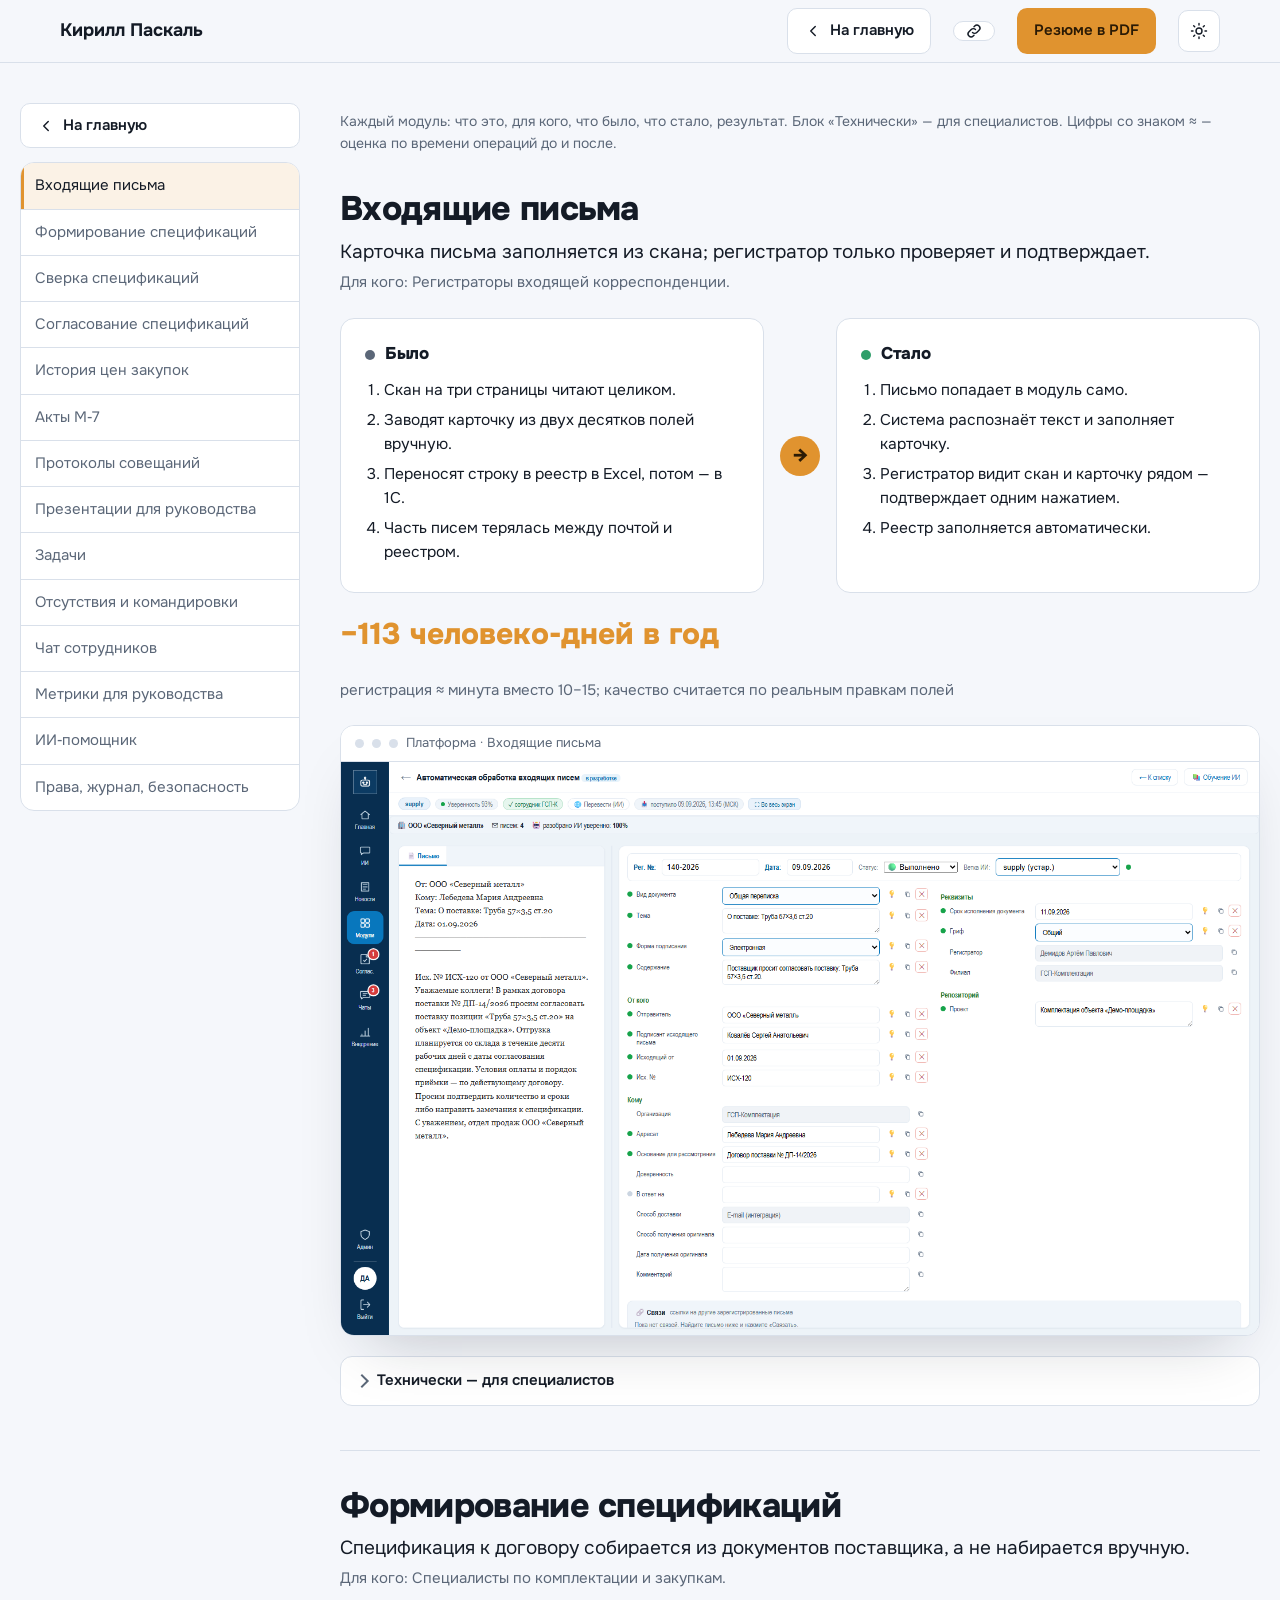
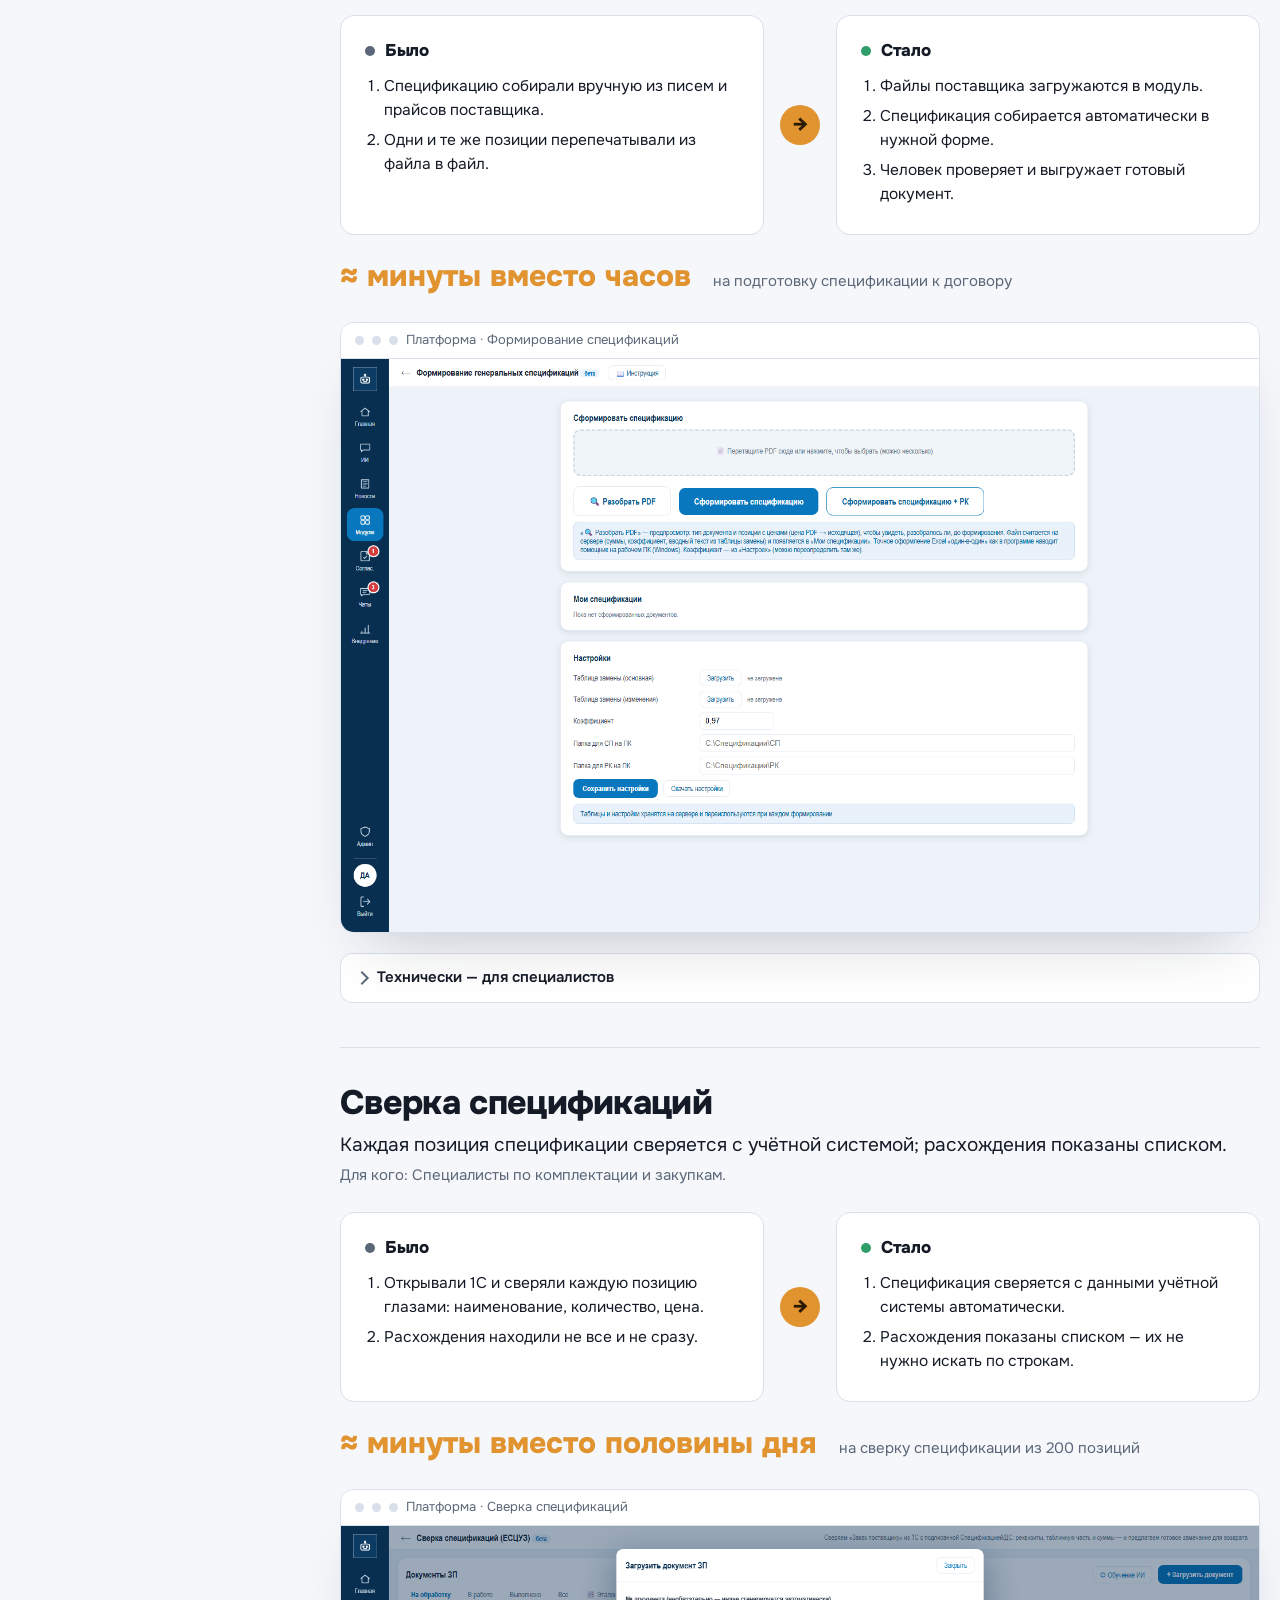
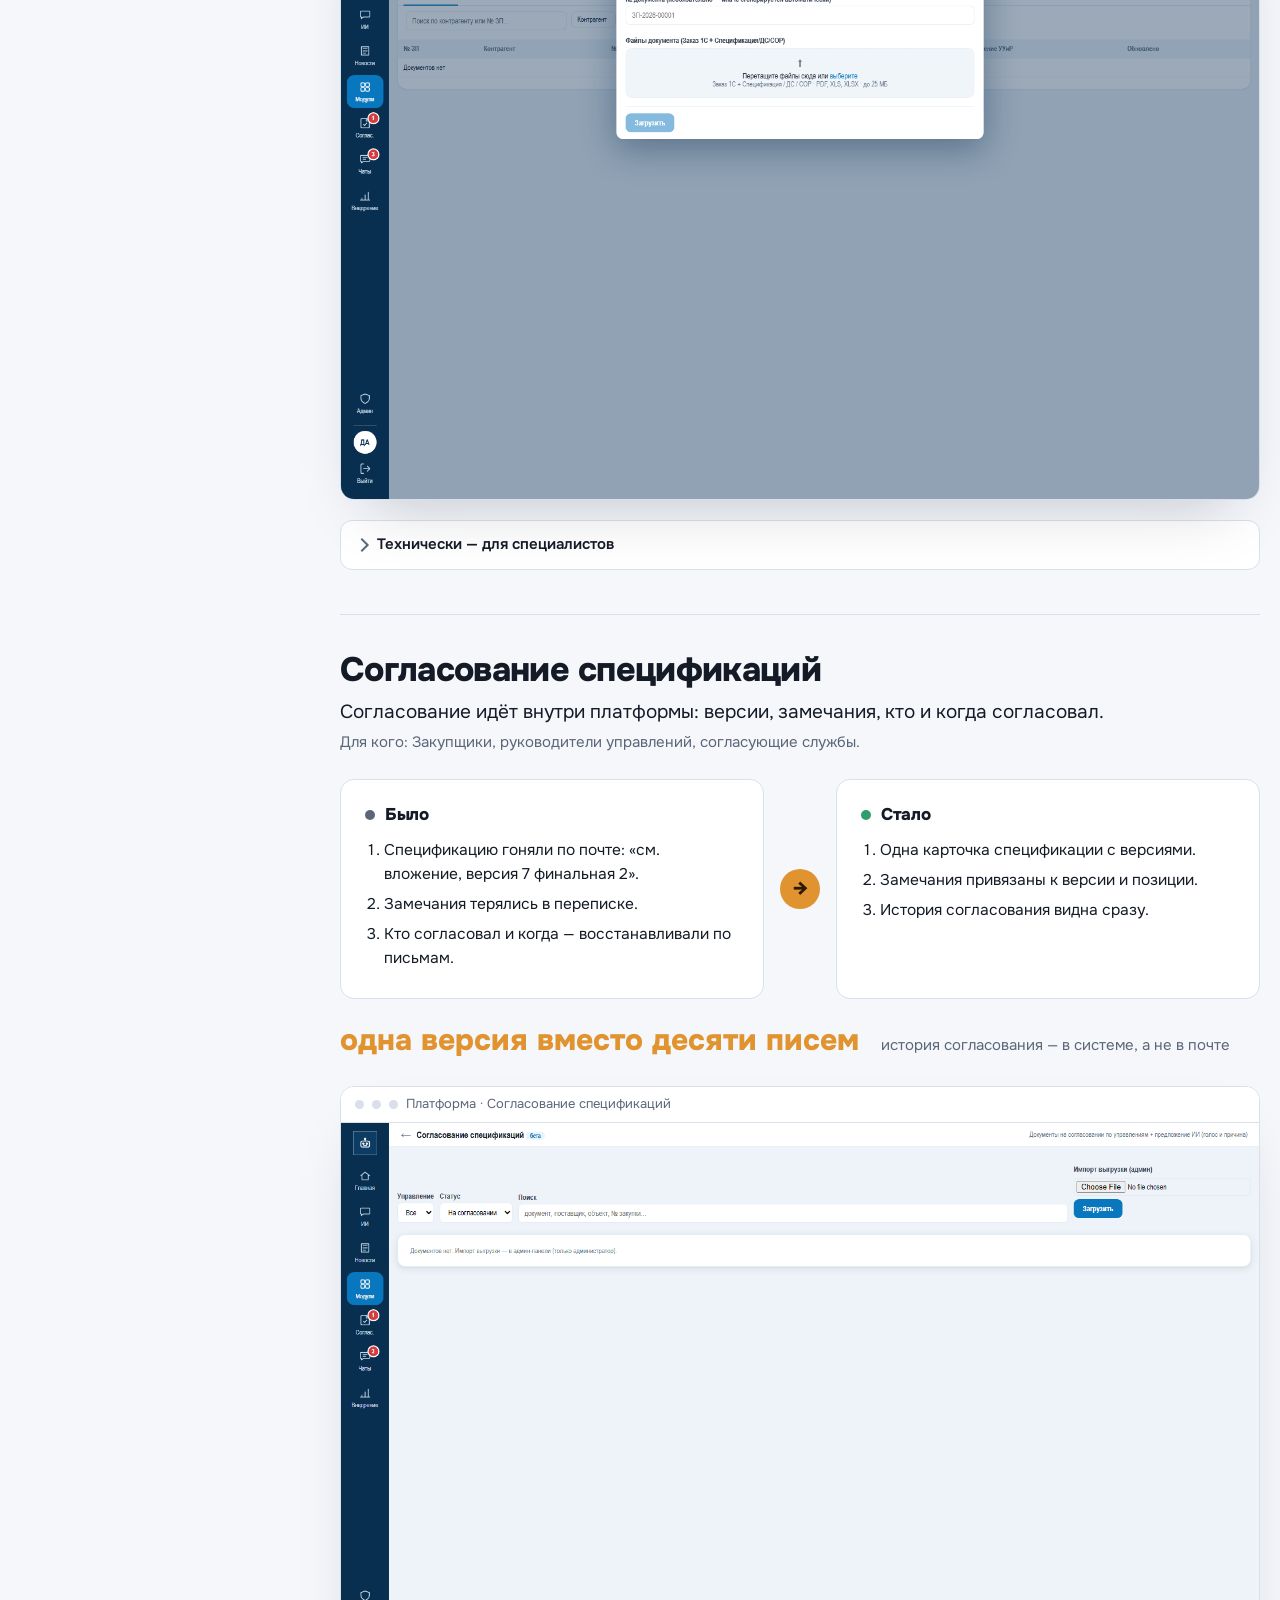
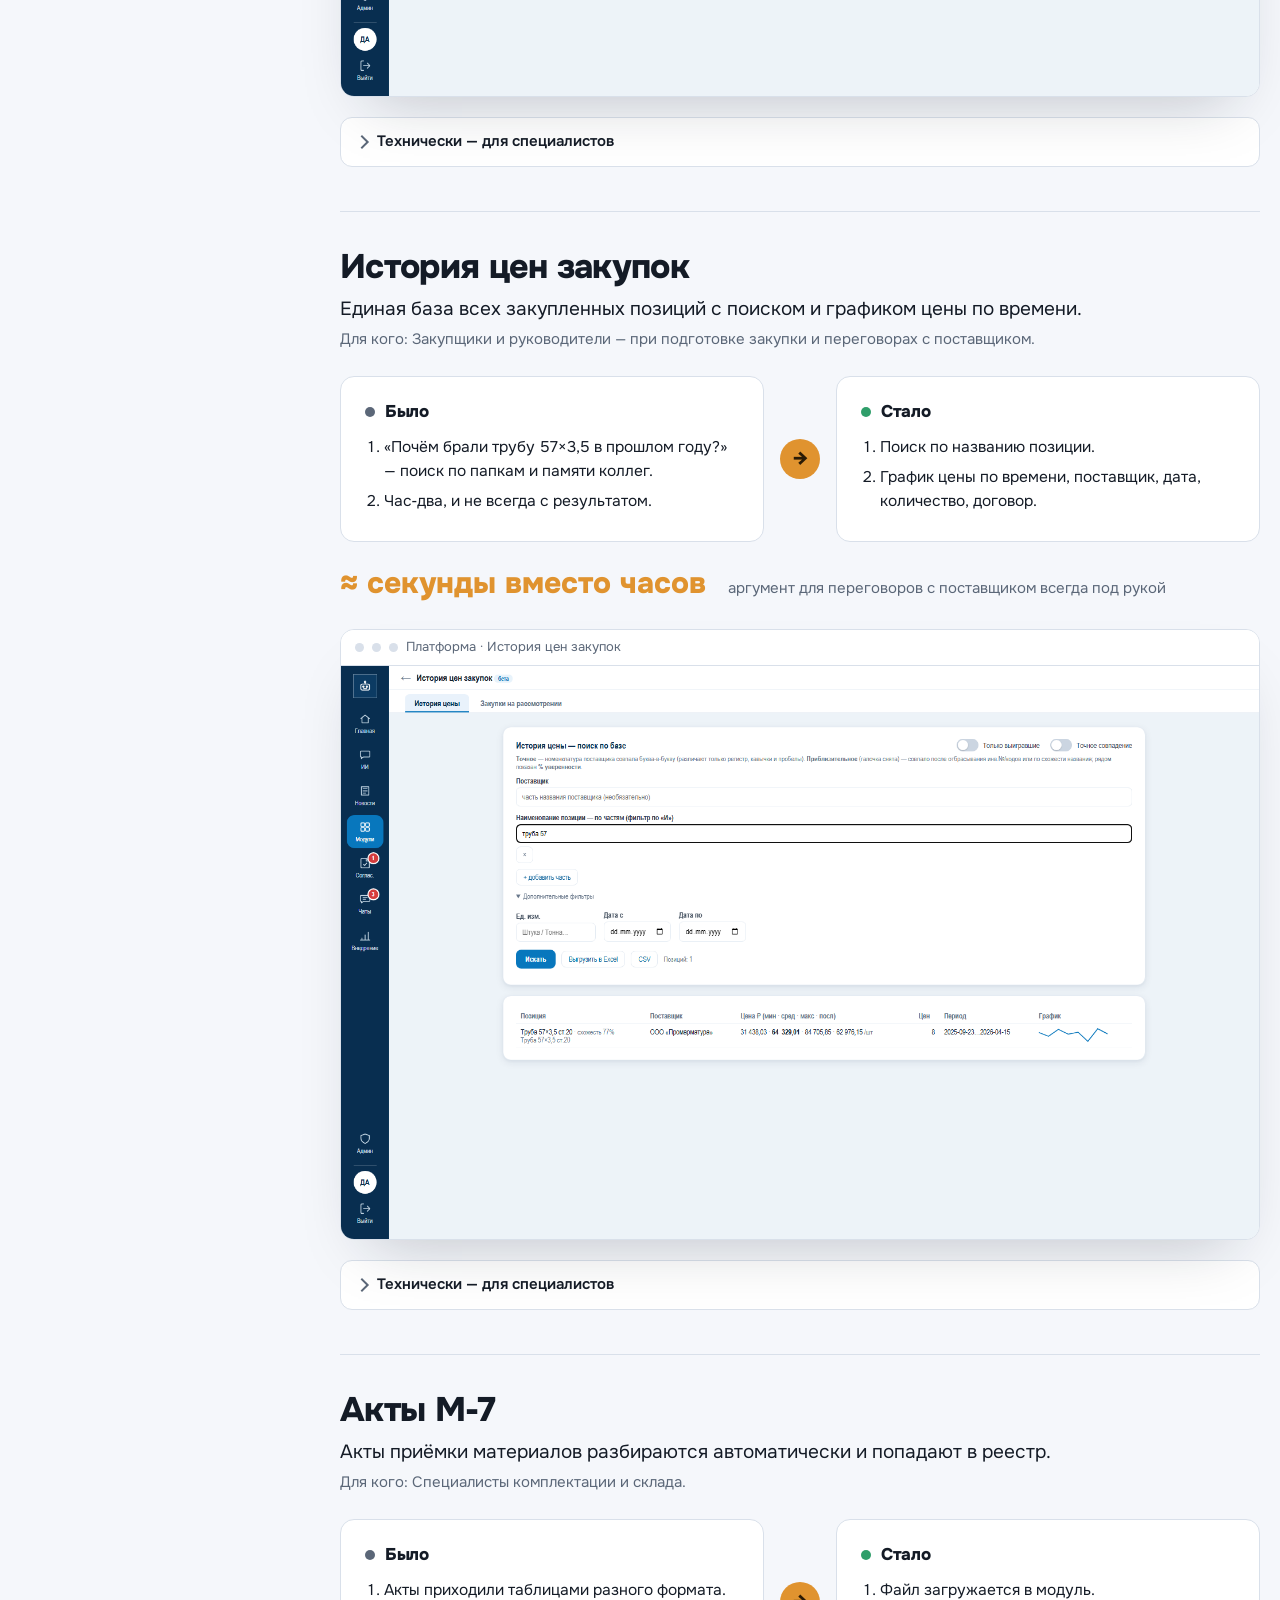
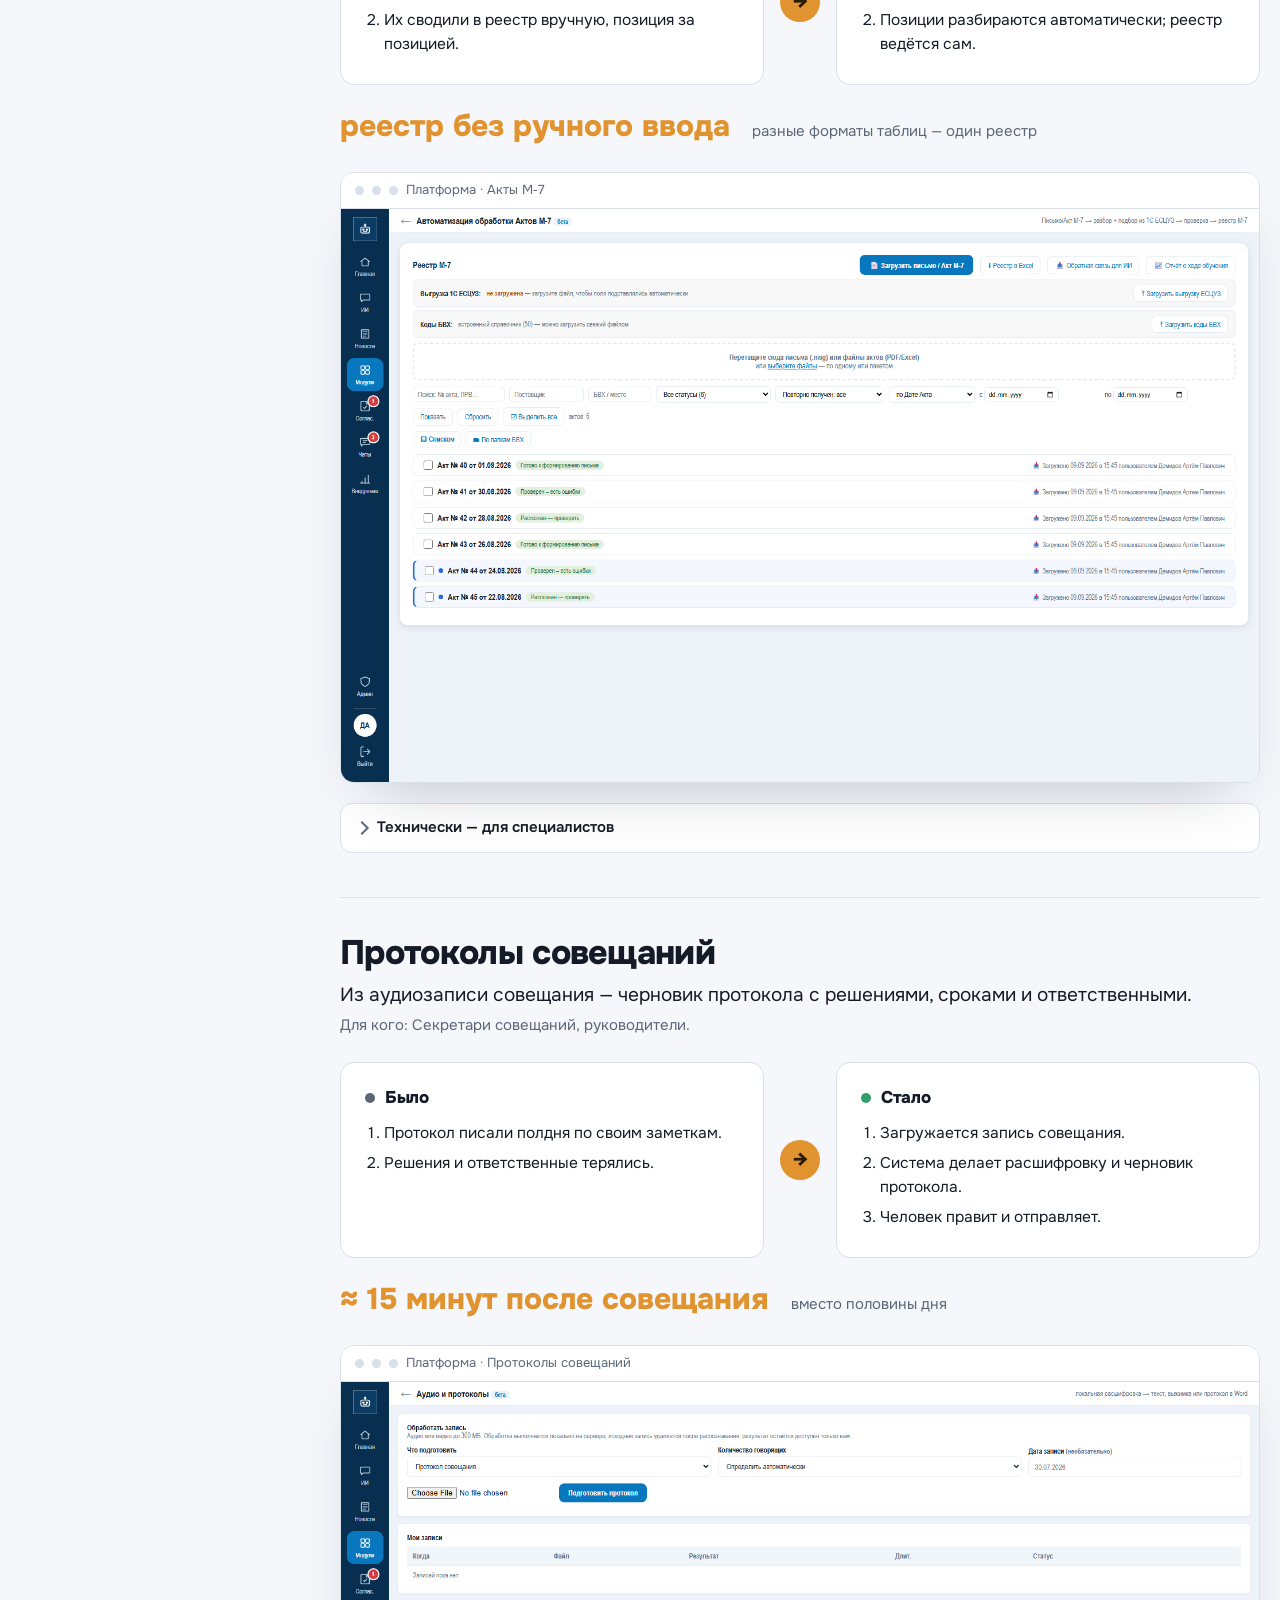
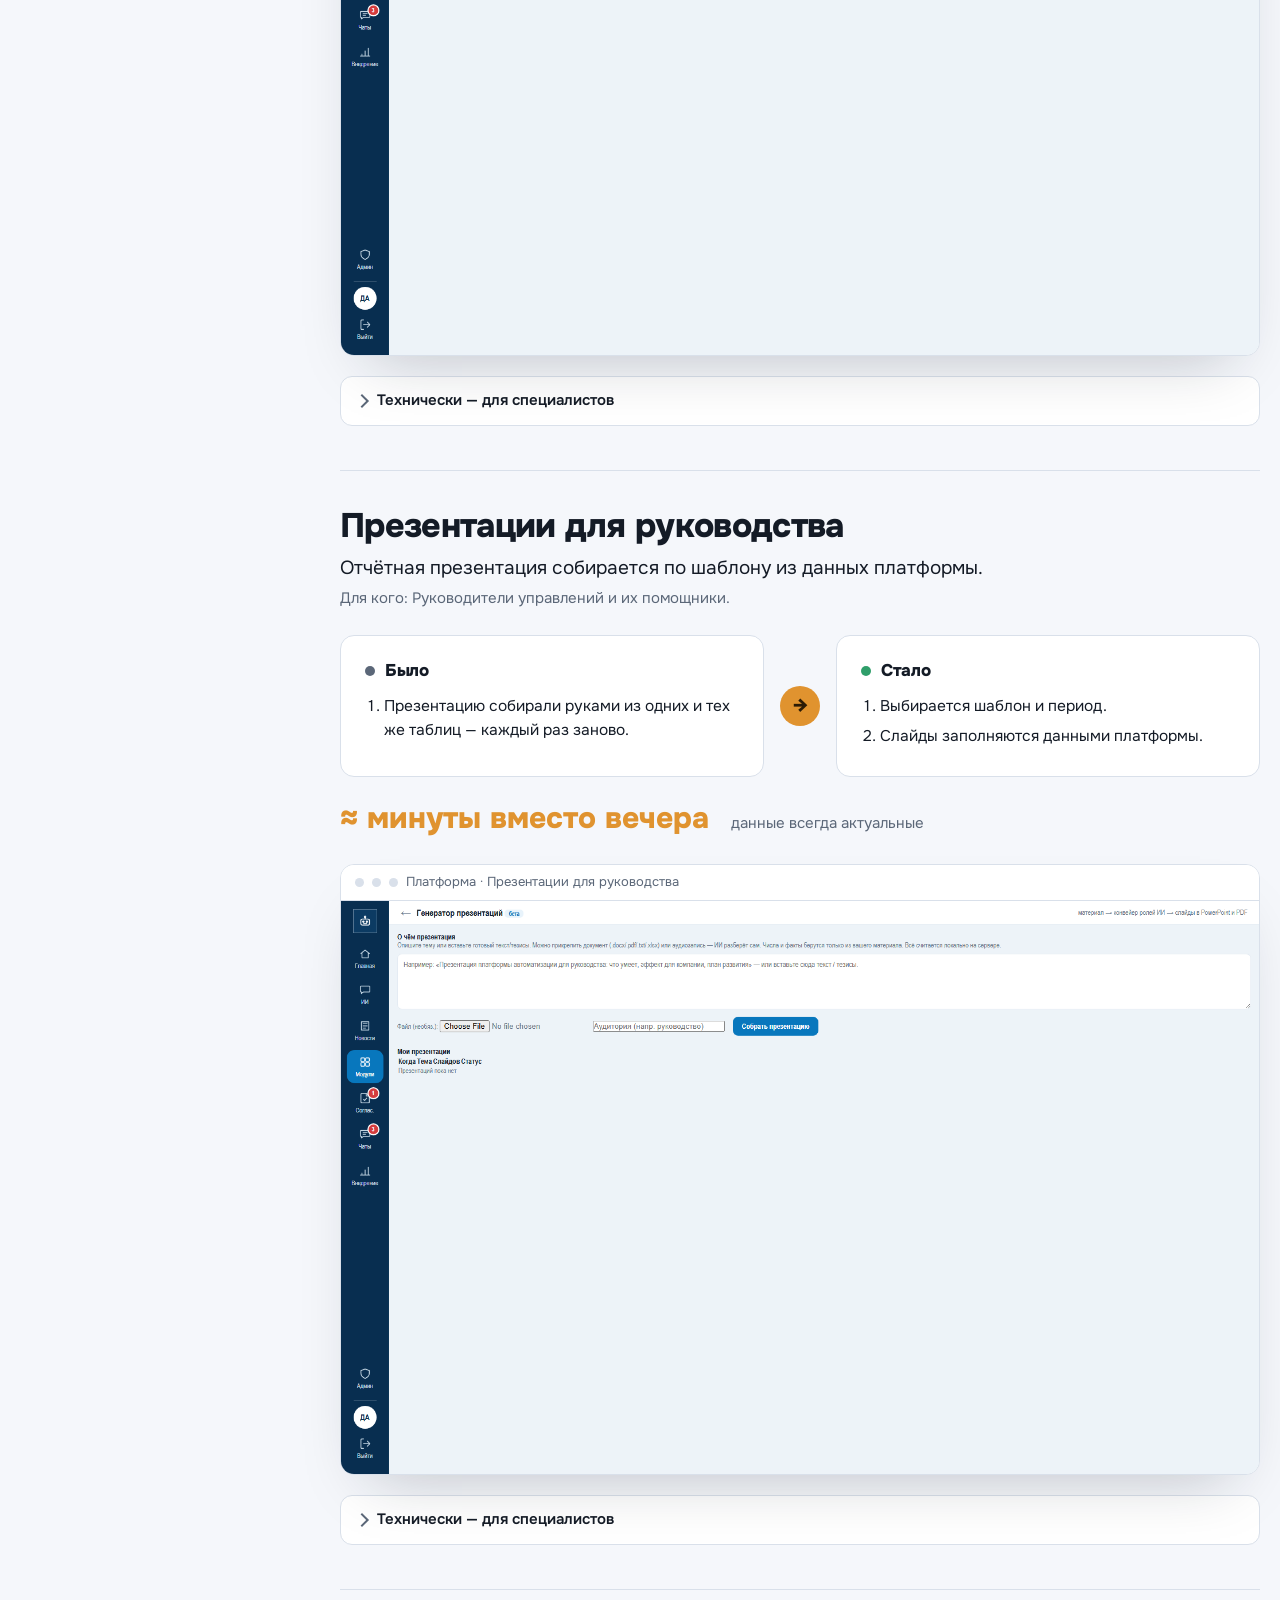
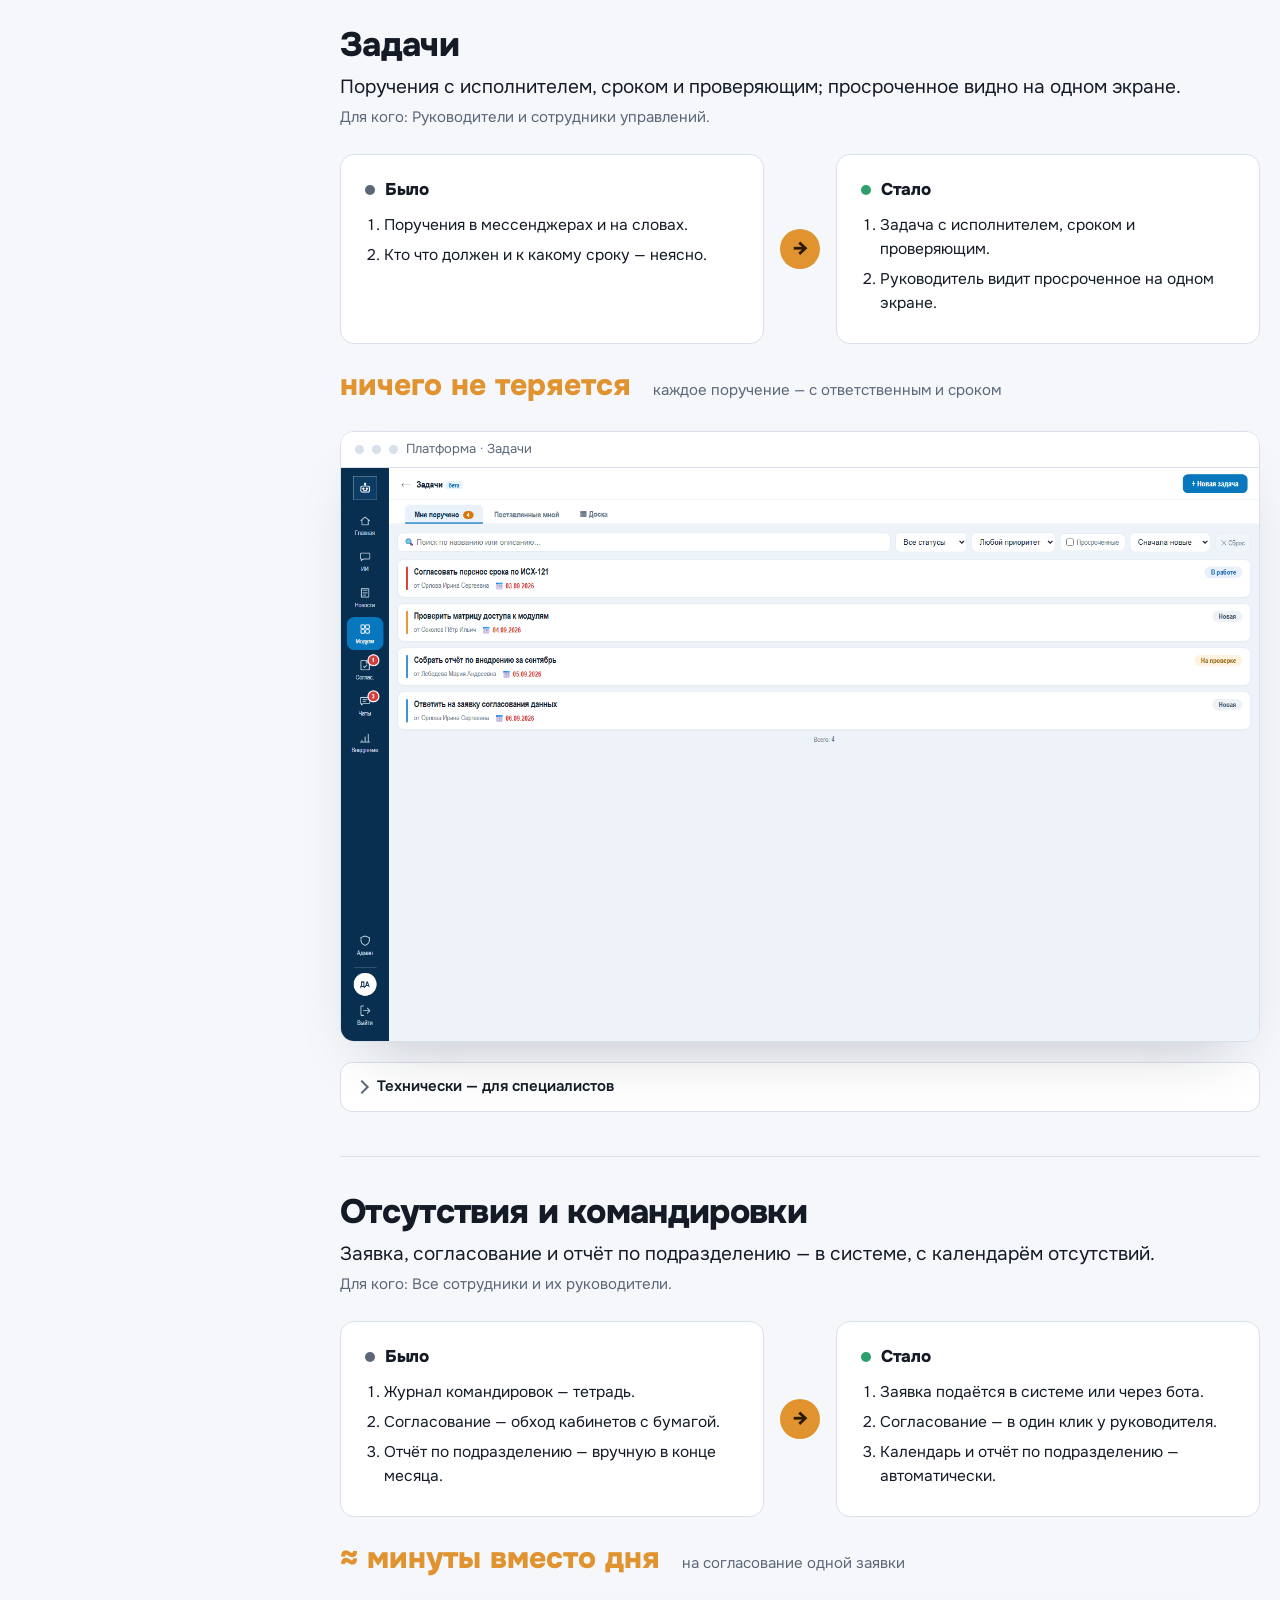
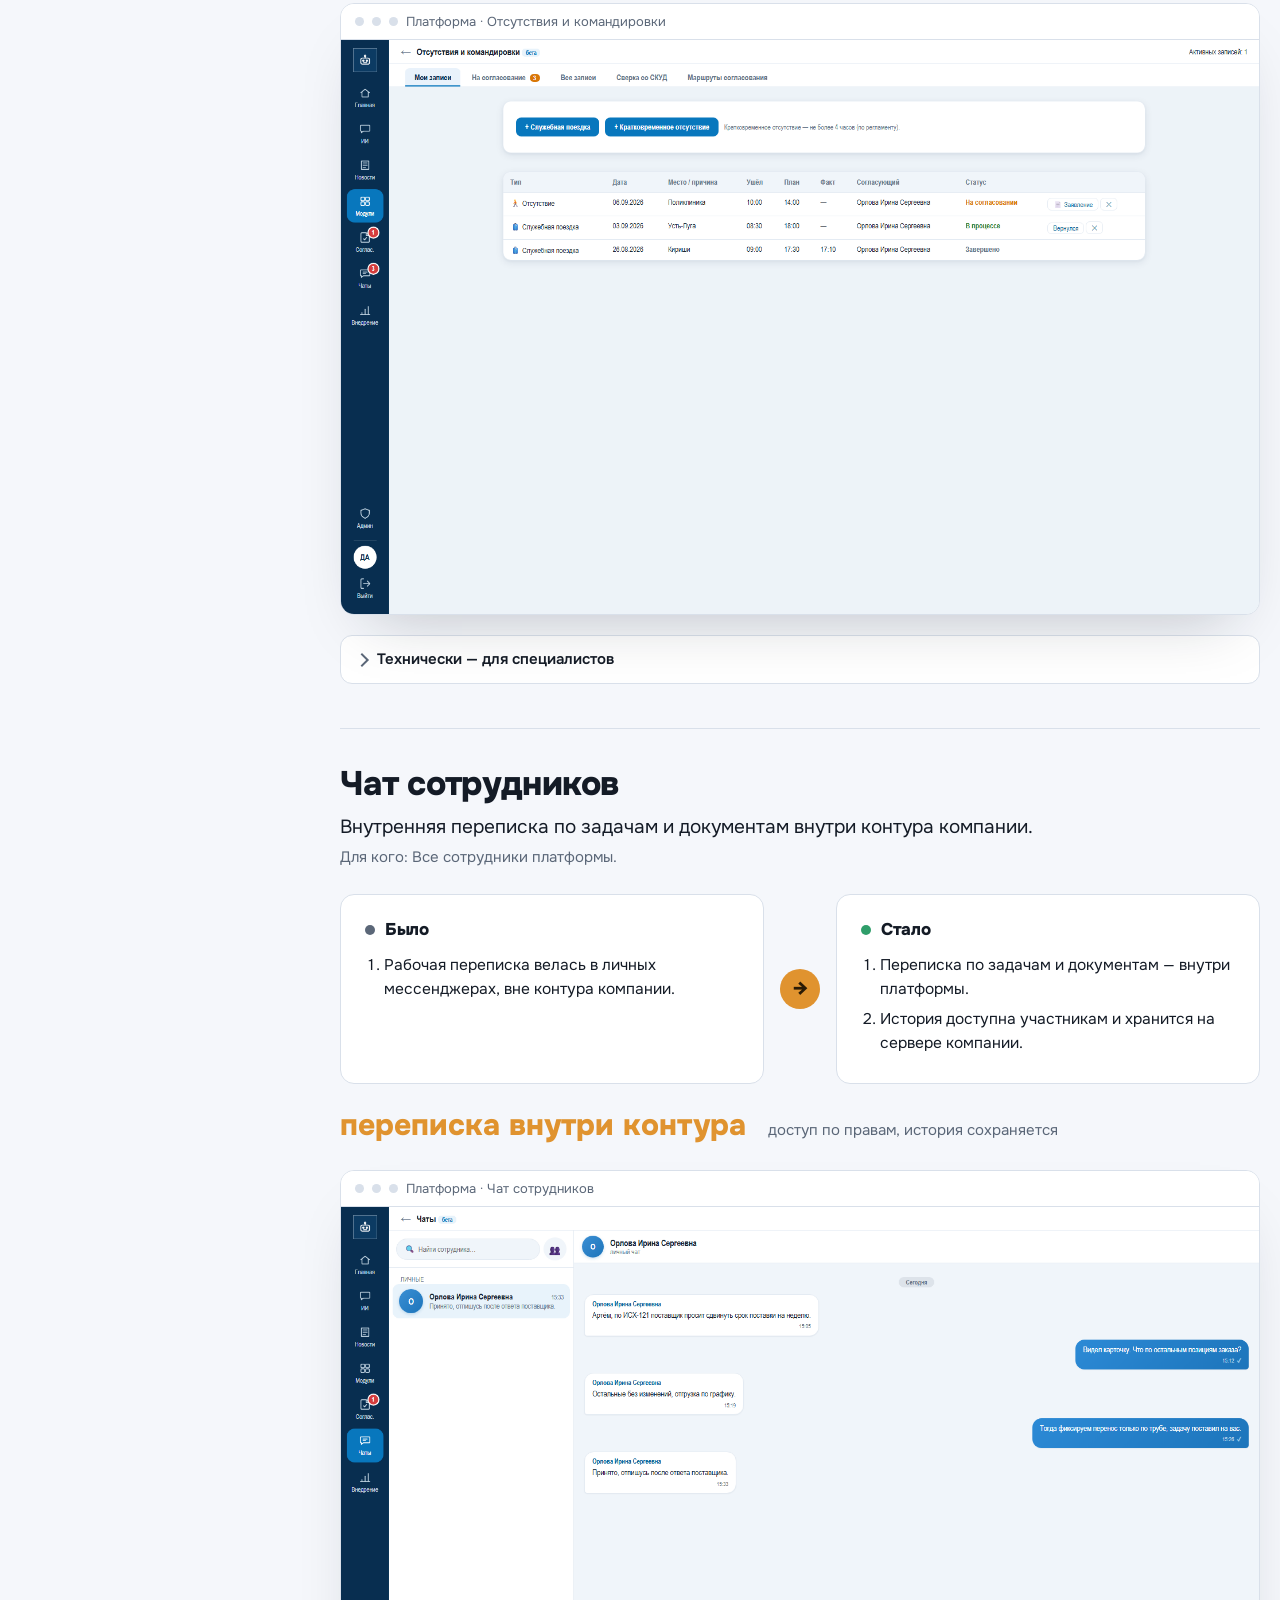
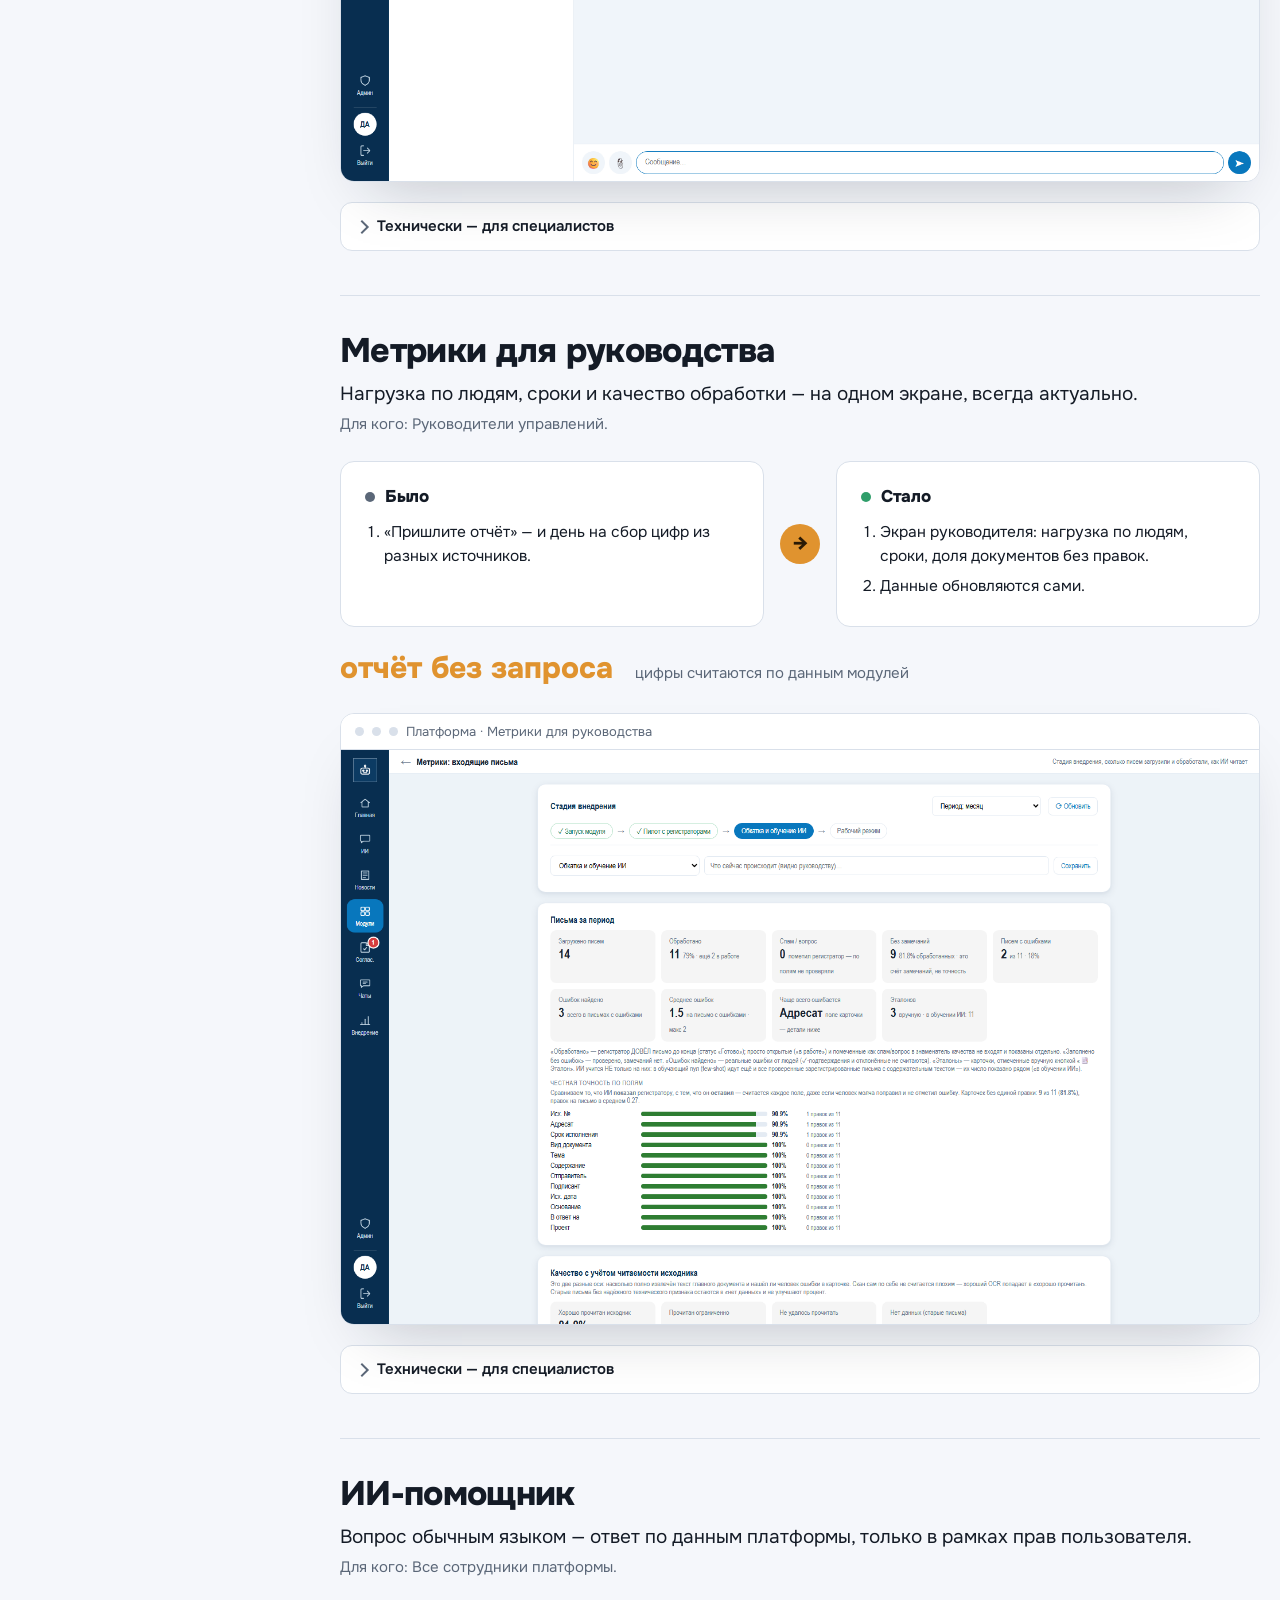
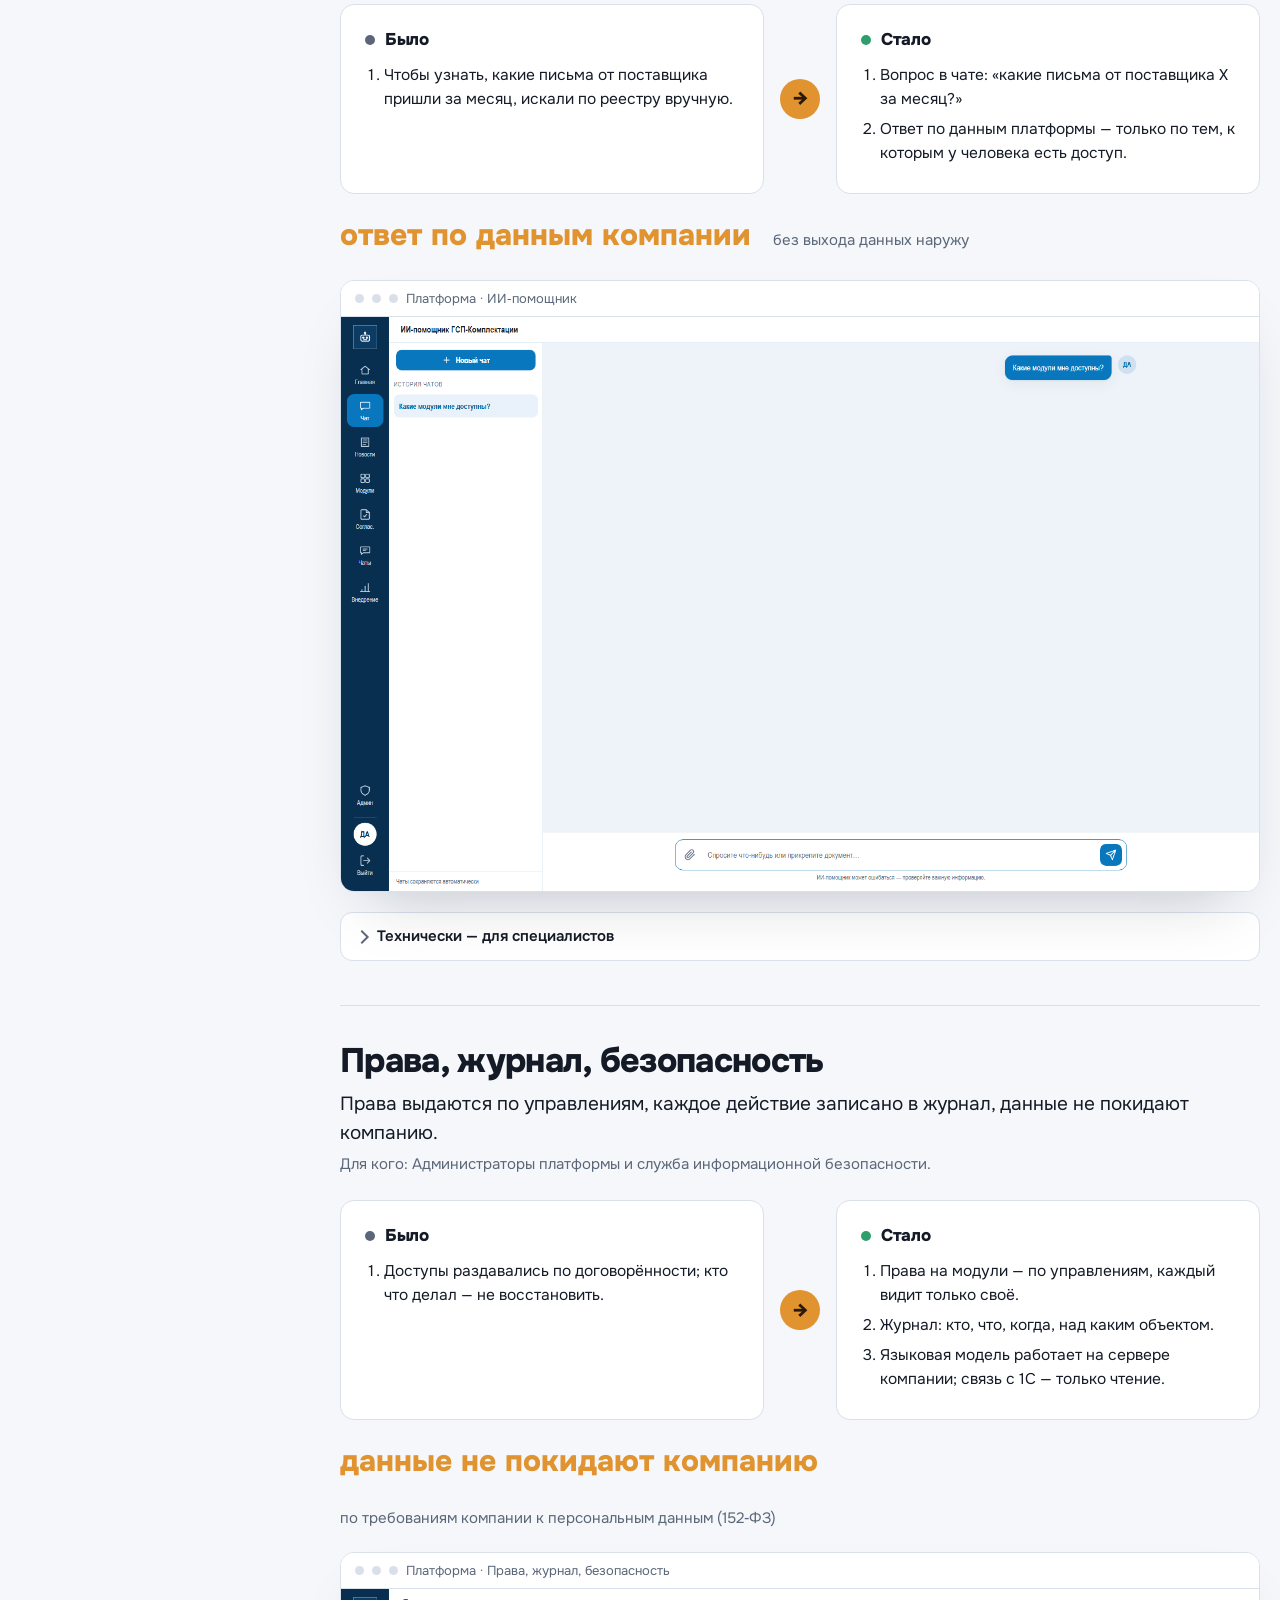
==== modules.html @ d32617a9 "Единая страница: главная и модули (сборка кодом, светлая/тёмная тема) Co-Authored-By: Claude Fable 5" ====
<!doctype html>
<html lang="ru">
<head>
<meta charset="utf-8">
<meta name="viewport" content="width=device-width, initial-scale=1">
<title>Модули платформы — Кирилл Паскаль</title>
<meta name="description" content="Руководитель направления автоматизации и ИИ‑продуктов — Кирилл Паскаль">
<link rel="preconnect" href="https://fonts.googleapis.com">
<link href="https://fonts.googleapis.com/css2?family=Onest:wght@400;500;600;700;800&display=swap" rel="stylesheet">
<link rel="stylesheet" href="assets/site.css">
<script>(function(){try{var t=localStorage.getItem('theme');document.documentElement.setAttribute('data-theme',t||(matchMedia('(prefers-color-scheme: dark)').matches?'dark':'light'))}catch(e){}})();</script>
</head>
<body>
<div class="progress" aria-hidden="true"></div>
<nav class="top"><div class="wrap">
  <a class="name" href="index.html">Кирилл Паскаль</a>
  <ul></ul>
  <a class="btn backtop" href="index.html"><svg viewBox="0 0 24 24"><path d="M15 6l-6 6 6 6"/></svg><span>На главную</span></a>
  <button class="btn icon" id="copy" type="button" title="Скопировать ссылку" aria-label="Скопировать ссылку"><svg viewBox="0 0 24 24"><path d="M10 14a4 4 0 0 0 5.7 0l3-3a4 4 0 0 0-5.7-5.7l-1 1"/><path d="M14 10a4 4 0 0 0-5.7 0l-3 3a4 4 0 0 0 5.7 5.7l1-1"/></svg><span>Скопировать ссылку</span></button>
  <a class="btn primary" href="resume.pdf">Резюме в PDF</a>
  <button class="btn theme" id="theme" type="button" aria-label="Переключить тему"><svg viewBox="0 0 24 24"><circle cx="12" cy="12" r="4"/><path d="M12 2v2M12 20v2M2 12h2M20 12h2M4.9 4.9l1.4 1.4M17.7 17.7l1.4 1.4M4.9 19.1l1.4-1.4M17.7 6.3l1.4-1.4"/></svg></button>
</div></nav>

<div class="wrap mp">
  <aside class="side">
    <a class="btn back" href="index.html"><svg viewBox="0 0 24 24"><path d="M15 6l-6 6 6 6"/></svg><span>На главную</span></a>
    <ol><li><a href="#letters">Входящие письма</a></li><li><a href="#specs">Формирование спецификаций</a></li><li><a href="#sverka">Сверка спецификаций</a></li><li><a href="#spec-approval">Согласование спецификаций</a></li><li><a href="#prices">История цен закупок</a></li><li><a href="#m7">Акты М‑7</a></li><li><a href="#protocols">Протоколы совещаний</a></li><li><a href="#presentations">Презентации для руководства</a></li><li><a href="#tasks">Задачи</a></li><li><a href="#absences">Отсутствия и командировки</a></li><li><a href="#chat">Чат сотрудников</a></li><li><a href="#metrics">Метрики для руководства</a></li><li><a href="#assistant">ИИ‑помощник</a></li><li><a href="#admin">Права, журнал, безопасность</a></li></ol>
  </aside>
  <main>
    <p class="cap" style="margin-top:8px">Каждый модуль: что это, для кого, что было, что стало, результат. Блок «Технически» — для специалистов. Цифры со знаком ≈ — оценка по времени операций до и после.</p>
    <article class="mod" id="letters">
  <h2>Входящие письма</h2>
  <p class="what">Карточка письма заполняется из скана; регистратор только проверяет и подтверждает.</p>
  <span class="who">Для кого: Регистраторы входящей корреспонденции.</span>
  <div class="flow">
    <div class="col was"><h3>Было</h3><ol><li>Скан на три страницы читают целиком.</li><li>Заводят карточку из двух десятков полей вручную.</li><li>Переносят строку в реестр в Excel, потом — в 1С.</li><li>Часть писем терялась между почтой и реестром.</li></ol></div>
    <div class="arrow" aria-hidden="true">→</div>
    <div class="col now"><h3>Стало</h3><ol><li>Письмо попадает в модуль само.</li><li>Система распознаёт текст и заполняет карточку.</li><li>Регистратор видит скан и карточку рядом — подтверждает одним нажатием.</li><li>Реестр заполняется автоматически.</li></ol></div>
  </div>
  <div class="res"><b>−113 человеко‑дней в год</b><span>регистрация ≈ минута вместо 10–15; качество считается по реальным правкам полей</span></div>
  <div class="shots rv"><figure class="shot" style="margin:0"><div class="bar"><i></i><i></i><i></i>Платформа · Входящие письма</div><img src="uploads/letters.png" alt="Платформа · Входящие письма" loading="lazy"></figure></div>
  <details class="tech"><summary>Технически — для специалистов</summary><ul><li>Распознавание сканов (OCR), затем локальная языковая модель Qwen через Ollama заполняет карточку из 23 полей.</li><li>Ветка обработки выбирается автоматически или вручную; очередь на диске переживает перезапуск сервера.</li><li>Метрика качества — доля карточек без единой правки регистратора; недельная динамика для руководства.</li></ul></details>
</article><article class="mod" id="specs">
  <h2>Формирование спецификаций</h2>
  <p class="what">Спецификация к договору собирается из документов поставщика, а не набирается вручную.</p>
  <span class="who">Для кого: Специалисты по комплектации и закупкам.</span>
  <div class="flow">
    <div class="col was"><h3>Было</h3><ol><li>Спецификацию собирали вручную из писем и прайсов поставщика.</li><li>Одни и те же позиции перепечатывали из файла в файл.</li></ol></div>
    <div class="arrow" aria-hidden="true">→</div>
    <div class="col now"><h3>Стало</h3><ol><li>Файлы поставщика загружаются в модуль.</li><li>Спецификация собирается автоматически в нужной форме.</li><li>Человек проверяет и выгружает готовый документ.</li></ol></div>
  </div>
  <div class="res"><b>≈ минуты вместо часов</b><span>на подготовку спецификации к договору</span></div>
  <div class="shots rv"><figure class="shot" style="margin:0"><div class="bar"><i></i><i></i><i></i>Платформа · Формирование спецификаций</div><img src="uploads/spec.png" alt="Платформа · Формирование спецификаций" loading="lazy"></figure></div>
  <details class="tech"><summary>Технически — для специалистов</summary><ul><li>Разбор таблиц и PDF поставщиков; шаблоны генеральной и табличной спецификаций; выгрузка в Excel и PDF.</li></ul></details>
</article><article class="mod" id="sverka">
  <h2>Сверка спецификаций</h2>
  <p class="what">Каждая позиция спецификации сверяется с учётной системой; расхождения показаны списком.</p>
  <span class="who">Для кого: Специалисты по комплектации и закупкам.</span>
  <div class="flow">
    <div class="col was"><h3>Было</h3><ol><li>Открывали 1С и сверяли каждую позицию глазами: наименование, количество, цена.</li><li>Расхождения находили не все и не сразу.</li></ol></div>
    <div class="arrow" aria-hidden="true">→</div>
    <div class="col now"><h3>Стало</h3><ol><li>Спецификация сверяется с данными учётной системы автоматически.</li><li>Расхождения показаны списком — их не нужно искать по строкам.</li></ol></div>
  </div>
  <div class="res"><b>≈ минуты вместо половины дня</b><span>на сверку спецификации из 200 позиций</span></div>
  <div class="shots rv"><figure class="shot" style="margin:0"><div class="bar"><i></i><i></i><i></i>Платформа · Сверка спецификаций</div><img src="uploads/sverka.png" alt="Платформа · Сверка спецификаций" loading="lazy"></figure></div>
  <details class="tech"><summary>Технически — для специалистов</summary><ul><li>Сопоставление позиций с номенклатурой учётной системы (полнотекстовый и нечёткий поиск).</li><li>Данные 1С — только на чтение, через согласованную интеграцию; список расхождений хранится в истории.</li></ul></details>
</article><article class="mod" id="spec-approval">
  <h2>Согласование спецификаций</h2>
  <p class="what">Согласование идёт внутри платформы: версии, замечания, кто и когда согласовал.</p>
  <span class="who">Для кого: Закупщики, руководители управлений, согласующие службы.</span>
  <div class="flow">
    <div class="col was"><h3>Было</h3><ol><li>Спецификацию гоняли по почте: «см. вложение, версия 7 финальная 2».</li><li>Замечания терялись в переписке.</li><li>Кто согласовал и когда — восстанавливали по письмам.</li></ol></div>
    <div class="arrow" aria-hidden="true">→</div>
    <div class="col now"><h3>Стало</h3><ol><li>Одна карточка спецификации с версиями.</li><li>Замечания привязаны к версии и позиции.</li><li>История согласования видна сразу.</li></ol></div>
  </div>
  <div class="res"><b>одна версия вместо десяти писем</b><span>история согласования — в системе, а не в почте</span></div>
  <div class="shots rv"><figure class="shot" style="margin:0"><div class="bar"><i></i><i></i><i></i>Платформа · Согласование спецификаций</div><img src="uploads/spec_approval.png" alt="Платформа · Согласование спецификаций" loading="lazy"></figure></div>
  <details class="tech"><summary>Технически — для специалистов</summary><ul><li>Маршрут согласования с ролями; уведомления участникам; журнал изменений по каждой версии.</li></ul></details>
</article><article class="mod" id="prices">
  <h2>История цен закупок</h2>
  <p class="what">Единая база всех закупленных позиций с поиском и графиком цены по времени.</p>
  <span class="who">Для кого: Закупщики и руководители — при подготовке закупки и переговорах с поставщиком.</span>
  <div class="flow">
    <div class="col was"><h3>Было</h3><ol><li>«Почём брали трубу 57×3,5 в прошлом году?» — поиск по папкам и памяти коллег.</li><li>Час‑два, и не всегда с результатом.</li></ol></div>
    <div class="arrow" aria-hidden="true">→</div>
    <div class="col now"><h3>Стало</h3><ol><li>Поиск по названию позиции.</li><li>График цены по времени, поставщик, дата, количество, договор.</li></ol></div>
  </div>
  <div class="res"><b>≈ секунды вместо часов</b><span>аргумент для переговоров с поставщиком всегда под рукой</span></div>
  <div class="shots rv"><figure class="shot" style="margin:0"><div class="bar"><i></i><i></i><i></i>Платформа · История цен закупок</div><img src="uploads/prices.png" alt="Платформа · История цен закупок" loading="lazy"></figure></div>
  <details class="tech"><summary>Технически — для специалистов</summary><ul><li>Полнотекстовый индекс по номенклатуре; история цен собирается из спецификаций и реестров платформы.</li><li>График строится на стороне браузера; выгрузка выборки в Excel.</li></ul></details>
</article><article class="mod" id="m7">
  <h2>Акты М‑7</h2>
  <p class="what">Акты приёмки материалов разбираются автоматически и попадают в реестр.</p>
  <span class="who">Для кого: Специалисты комплектации и склада.</span>
  <div class="flow">
    <div class="col was"><h3>Было</h3><ol><li>Акты приходили таблицами разного формата.</li><li>Их сводили в реестр вручную, позиция за позицией.</li></ol></div>
    <div class="arrow" aria-hidden="true">→</div>
    <div class="col now"><h3>Стало</h3><ol><li>Файл загружается в модуль.</li><li>Позиции разбираются автоматически; реестр ведётся сам.</li></ol></div>
  </div>
  <div class="res"><b>реестр без ручного ввода</b><span>разные форматы таблиц — один реестр</span></div>
  <div class="shots rv"><figure class="shot" style="margin:0"><div class="bar"><i></i><i></i><i></i>Платформа · Акты М‑7</div><img src="uploads/m7.png" alt="Платформа · Акты М‑7" loading="lazy"></figure></div>
  <details class="tech"><summary>Технически — для специалистов</summary><ul><li>Разбор Excel‑файлов разных форм; нормализация позиций; реестр с фильтрами и выгрузкой.</li></ul></details>
</article><article class="mod" id="protocols">
  <h2>Протоколы совещаний</h2>
  <p class="what">Из аудиозаписи совещания — черновик протокола с решениями, сроками и ответственными.</p>
  <span class="who">Для кого: Секретари совещаний, руководители.</span>
  <div class="flow">
    <div class="col was"><h3>Было</h3><ol><li>Протокол писали полдня по своим заметкам.</li><li>Решения и ответственные терялись.</li></ol></div>
    <div class="arrow" aria-hidden="true">→</div>
    <div class="col now"><h3>Стало</h3><ol><li>Загружается запись совещания.</li><li>Система делает расшифровку и черновик протокола.</li><li>Человек правит и отправляет.</li></ol></div>
  </div>
  <div class="res"><b>≈ 15 минут после совещания</b><span>вместо половины дня</span></div>
  <div class="shots rv"><figure class="shot" style="margin:0"><div class="bar"><i></i><i></i><i></i>Платформа · Протоколы совещаний</div><img src="uploads/protocols.png" alt="Платформа · Протоколы совещаний" loading="lazy"></figure></div>
  <details class="tech"><summary>Технически — для специалистов</summary><ul><li>Распознавание речи локальной моделью Whisper; языковая модель выделяет решения, сроки и ответственных.</li><li>Все записи остаются на сервере компании.</li></ul></details>
</article><article class="mod" id="presentations">
  <h2>Презентации для руководства</h2>
  <p class="what">Отчётная презентация собирается по шаблону из данных платформы.</p>
  <span class="who">Для кого: Руководители управлений и их помощники.</span>
  <div class="flow">
    <div class="col was"><h3>Было</h3><ol><li>Презентацию собирали руками из одних и тех же таблиц — каждый раз заново.</li></ol></div>
    <div class="arrow" aria-hidden="true">→</div>
    <div class="col now"><h3>Стало</h3><ol><li>Выбирается шаблон и период.</li><li>Слайды заполняются данными платформы.</li></ol></div>
  </div>
  <div class="res"><b>≈ минуты вместо вечера</b><span>данные всегда актуальные</span></div>
  <div class="shots rv"><figure class="shot" style="margin:0"><div class="bar"><i></i><i></i><i></i>Платформа · Презентации для руководства</div><img src="uploads/presentations.png" alt="Платформа · Презентации для руководства" loading="lazy"></figure></div>
  <details class="tech"><summary>Технически — для специалистов</summary><ul><li>Генерация файлов презентаций по шаблонам; данные — из модулей платформы.</li></ul></details>
</article><article class="mod" id="tasks">
  <h2>Задачи</h2>
  <p class="what">Поручения с исполнителем, сроком и проверяющим; просроченное видно на одном экране.</p>
  <span class="who">Для кого: Руководители и сотрудники управлений.</span>
  <div class="flow">
    <div class="col was"><h3>Было</h3><ol><li>Поручения в мессенджерах и на словах.</li><li>Кто что должен и к какому сроку — неясно.</li></ol></div>
    <div class="arrow" aria-hidden="true">→</div>
    <div class="col now"><h3>Стало</h3><ol><li>Задача с исполнителем, сроком и проверяющим.</li><li>Руководитель видит просроченное на одном экране.</li></ol></div>
  </div>
  <div class="res"><b>ничего не теряется</b><span>каждое поручение — с ответственным и сроком</span></div>
  <div class="shots rv"><figure class="shot" style="margin:0"><div class="bar"><i></i><i></i><i></i>Платформа · Задачи</div><img src="uploads/tasks.png" alt="Платформа · Задачи" loading="lazy"></figure></div>
  <details class="tech"><summary>Технически — для специалистов</summary><ul><li>Статусы, роли проверяющего, уведомления; журнал изменений по задаче.</li></ul></details>
</article><article class="mod" id="absences">
  <h2>Отсутствия и командировки</h2>
  <p class="what">Заявка, согласование и отчёт по подразделению — в системе, с календарём отсутствий.</p>
  <span class="who">Для кого: Все сотрудники и их руководители.</span>
  <div class="flow">
    <div class="col was"><h3>Было</h3><ol><li>Журнал командировок — тетрадь.</li><li>Согласование — обход кабинетов с бумагой.</li><li>Отчёт по подразделению — вручную в конце месяца.</li></ol></div>
    <div class="arrow" aria-hidden="true">→</div>
    <div class="col now"><h3>Стало</h3><ol><li>Заявка подаётся в системе или через бота.</li><li>Согласование — в один клик у руководителя.</li><li>Календарь и отчёт по подразделению — автоматически.</li></ol></div>
  </div>
  <div class="res"><b>≈ минуты вместо дня</b><span>на согласование одной заявки</span></div>
  <div class="shots rv"><figure class="shot" style="margin:0"><div class="bar"><i></i><i></i><i></i>Платформа · Отсутствия и командировки</div><img src="uploads/absences.png" alt="Платформа · Отсутствия и командировки" loading="lazy"></figure></div>
  <details class="tech"><summary>Технически — для специалистов</summary><ul><li>Заявки и согласования через веб и Telegram‑бота; календарь подразделения; выгрузка отчёта.</li></ul></details>
</article><article class="mod" id="chat">
  <h2>Чат сотрудников</h2>
  <p class="what">Внутренняя переписка по задачам и документам внутри контура компании.</p>
  <span class="who">Для кого: Все сотрудники платформы.</span>
  <div class="flow">
    <div class="col was"><h3>Было</h3><ol><li>Рабочая переписка велась в личных мессенджерах, вне контура компании.</li></ol></div>
    <div class="arrow" aria-hidden="true">→</div>
    <div class="col now"><h3>Стало</h3><ol><li>Переписка по задачам и документам — внутри платформы.</li><li>История доступна участникам и хранится на сервере компании.</li></ol></div>
  </div>
  <div class="res"><b>переписка внутри контура</b><span>доступ по правам, история сохраняется</span></div>
  <div class="shots rv"><figure class="shot" style="margin:0"><div class="bar"><i></i><i></i><i></i>Платформа · Чат сотрудников</div><img src="uploads/chat2.png" alt="Платформа · Чат сотрудников" loading="lazy"></figure></div>
  <details class="tech"><summary>Технически — для специалистов</summary><ul><li>Каналы и личные сообщения; уведомления; хранение на сервере компании.</li></ul></details>
</article><article class="mod" id="metrics">
  <h2>Метрики для руководства</h2>
  <p class="what">Нагрузка по людям, сроки и качество обработки — на одном экране, всегда актуально.</p>
  <span class="who">Для кого: Руководители управлений.</span>
  <div class="flow">
    <div class="col was"><h3>Было</h3><ol><li>«Пришлите отчёт» — и день на сбор цифр из разных источников.</li></ol></div>
    <div class="arrow" aria-hidden="true">→</div>
    <div class="col now"><h3>Стало</h3><ol><li>Экран руководителя: нагрузка по людям, сроки, доля документов без правок.</li><li>Данные обновляются сами.</li></ol></div>
  </div>
  <div class="res"><b>отчёт без запроса</b><span>цифры считаются по данным модулей</span></div>
  <div class="shots rv"><figure class="shot" style="margin:0"><div class="bar"><i></i><i></i><i></i>Платформа · Метрики для руководства</div><img src="uploads/udo_metrics.png" alt="Платформа · Метрики для руководства" loading="lazy"></figure></div>
  <details class="tech"><summary>Технически — для специалистов</summary><ul><li>Агрегация по данным модулей; недельная динамика; права по управлениям.</li></ul></details>
</article><article class="mod" id="assistant">
  <h2>ИИ‑помощник</h2>
  <p class="what">Вопрос обычным языком — ответ по данным платформы, только в рамках прав пользователя.</p>
  <span class="who">Для кого: Все сотрудники платформы.</span>
  <div class="flow">
    <div class="col was"><h3>Было</h3><ol><li>Чтобы узнать, какие письма от поставщика пришли за месяц, искали по реестру вручную.</li></ol></div>
    <div class="arrow" aria-hidden="true">→</div>
    <div class="col now"><h3>Стало</h3><ol><li>Вопрос в чате: «какие письма от поставщика X за месяц?»</li><li>Ответ по данным платформы — только по тем, к которым у человека есть доступ.</li></ol></div>
  </div>
  <div class="res"><b>ответ по данным компании</b><span>без выхода данных наружу</span></div>
  <div class="shots rv"><figure class="shot" style="margin:0"><div class="bar"><i></i><i></i><i></i>Платформа · ИИ‑помощник</div><img src="uploads/chat.png" alt="Платформа · ИИ‑помощник" loading="lazy"></figure></div>
  <details class="tech"><summary>Технически — для специалистов</summary><ul><li>Локальная языковая модель; поиск по документам через векторный индекс; фильтр по правам пользователя применяется до ответа.</li></ul></details>
</article><article class="mod" id="admin">
  <h2>Права, журнал, безопасность</h2>
  <p class="what">Права выдаются по управлениям, каждое действие записано в журнал, данные не покидают компанию.</p>
  <span class="who">Для кого: Администраторы платформы и служба информационной безопасности.</span>
  <div class="flow">
    <div class="col was"><h3>Было</h3><ol><li>Доступы раздавались по договорённости; кто что делал — не восстановить.</li></ol></div>
    <div class="arrow" aria-hidden="true">→</div>
    <div class="col now"><h3>Стало</h3><ol><li>Права на модули — по управлениям, каждый видит только своё.</li><li>Журнал: кто, что, когда, над каким объектом.</li><li>Языковая модель работает на сервере компании; связь с 1С — только чтение.</li></ol></div>
  </div>
  <div class="res"><b>данные не покидают компанию</b><span>по требованиям компании к персональным данным (152‑ФЗ)</span></div>
  <div class="shots rv"><figure class="shot" style="margin:0"><div class="bar"><i></i><i></i><i></i>Платформа · Права, журнал, безопасность</div><img src="uploads/admin.png" alt="Платформа · Права, журнал, безопасность" loading="lazy"></figure></div>
  <details class="tech"><summary>Технически — для специалистов</summary><ul><li>Роли и права по управлениям; журнал аудита каждого действия; шифрование персональных данных.</li><li>Ежедневные и внешние резервные копии; релизные ворота и автоматический деплой; 2 222 автотеста.</li><li>Интеграция с 1С в режиме чтения согласована со службой ИБ.</li></ul></details>
</article>
  </main>
</div>
<div class="lb" id="lb" role="dialog" aria-label="Скриншот на весь экран"><img alt=""></div>
<footer><div class="wrap">Кирилл Паскаль · Руководитель направления автоматизации и ИИ‑продуктов. Скриншоты — демо‑данные, все названия и суммы вымышленные.</div></footer>
<script src="assets/site.js"></script>
</body>
</html>
---- assets/site.css ----
:root{
  --bg:#f5f7fb; --bg-2:#ffffff; --panel:#ffffff; --line:#d9e0ea; --text:#141b26; --muted:#5b6778;
  --accent:#e0932f; --accent-ink:#2a1a05; --ok:#2f9e6a; --shadow:0 30px 60px -30px rgba(20,27,38,.25);
}
[data-theme="dark"]{
  --bg:#1b2432; --bg-2:#222d3d; --panel:#2a3648; --line:#3a475c; --text:#eef2f7; --muted:#a6b3c6;
  --accent:#ffb35a; --accent-ink:#2a1a05; --ok:#7fd1a8; --shadow:0 40px 80px -40px rgba(0,0,0,.6);
}
*{box-sizing:border-box}
html{scroll-behavior:smooth}
html,body{margin:0;background:var(--bg);color:var(--text);font-family:'Onest',system-ui,sans-serif;font-size:17px;line-height:1.55}
a{color:inherit;text-decoration:none}
h1,h2,h3{margin:0;font-weight:800;letter-spacing:-0.02em}
p{margin:0}
.wrap{max-width:1240px;margin:0 auto;padding:0 40px}
.sr{position:absolute;left:-9999px}
:focus-visible{outline:2px solid var(--accent);outline-offset:3px}
/* nav */
nav.top{position:sticky;top:0;background:var(--bg);border-bottom:1px solid var(--line);z-index:20}
nav.top .wrap{display:flex;align-items:center;gap:22px;height:62px}
nav.top .name{font-weight:700;font-size:18px;white-space:nowrap}
nav.top ul{list-style:none;display:flex;gap:18px;margin:0 0 0 auto;padding:0;font-size:15px;color:var(--muted)}
nav.top li a{padding:6px 0;display:inline-block;white-space:nowrap}
nav.top li.on a{color:var(--text);box-shadow:inset 0 -2px 0 var(--accent)}
.btn{display:inline-flex;align-items:center;gap:8px;font-size:15px;font-weight:600;border-radius:10px;padding:10px 16px;border:1px solid var(--line);background:var(--panel);color:var(--text);cursor:pointer;white-space:nowrap}
.btn.primary{background:var(--accent);color:var(--accent-ink);border-color:transparent}
.btn.icon{width:42px;padding:0;justify-content:center}
.btn.icon span{position:absolute;left:-9999px}
.btn svg{width:18px;height:18px;stroke:currentColor;fill:none;stroke-width:1.9;stroke-linecap:round;stroke-linejoin:round}
.theme{width:42px;height:42px;padding:0;justify-content:center}
.progress{position:fixed;left:0;top:0;height:3px;background:var(--accent);width:0;z-index:30}
/* hero */
.hero{padding:76px 0 60px}
.hero .wrap{display:grid;grid-template-columns:1fr 1fr;gap:56px;align-items:start}
.hero .wrap>div,.two>div,.mp>*{min-width:0}
img{max-width:100%}
.who span,.contacts .big{overflow-wrap:anywhere}
.role{color:var(--muted);font-size:17px;margin-bottom:16px}
.hero h1{font-size:56px;line-height:1.04}
.lead{font-size:20px;color:var(--muted);max-width:32em;margin:22px 0 28px}
.who{display:flex;gap:14px;align-items:center;margin-top:26px;font-size:15px;color:var(--muted)}
.who img{width:56px;height:56px;border-radius:50%;object-fit:cover;object-position:50% 20%;border:2px solid var(--line)}
.who a{color:var(--text)}
/* моя роль */
.myrole{margin-top:30px;border-top:1px solid var(--line)}
.myrole h2{font-size:15px;font-weight:600;color:var(--muted);padding:14px 0 6px}
.myrole ol{list-style:none;margin:0;padding:0;display:grid;grid-template-columns:1fr 1fr;gap:10px 28px}
.myrole li{padding:10px 0;border-bottom:1px solid var(--line);font-size:15px}
.myrole strong{display:block;font-weight:700;font-size:16px;margin-bottom:2px}
.myrole span{color:var(--muted)}
/* board */
.board{background:var(--panel);border:1px solid var(--line);border-radius:16px;padding:22px;box-shadow:var(--shadow)}
.board .hd{display:flex;justify-content:space-between;align-items:center;margin-bottom:14px;gap:12px}
.board .hd h2{font-size:16px;font-weight:600}
.board .hd span{font-size:14px;color:var(--muted)}
.board .hd span b{color:var(--ok);font-weight:600}
.grid{display:grid;grid-template-columns:repeat(2,1fr);gap:10px}
.m{background:var(--bg-2);border:1px solid var(--line);border-radius:10px;padding:12px 14px;font-size:14.5px;display:flex;justify-content:space-between;align-items:center;gap:10px;opacity:.35;transform:translateY(6px);transition:opacity .45s,transform .45s,border-color .25s,background .25s}
.m.on{opacity:1;transform:none}
.m:hover,.m:focus-visible{border-color:var(--accent);background:color-mix(in srgb,var(--accent) 10%,var(--bg-2))}
.m i{width:8px;height:8px;border-radius:50%;background:var(--line);flex:none}
.m.on i{background:var(--ok);box-shadow:0 0 0 4px color-mix(in srgb,var(--ok) 20%,transparent)}
.board .ft{margin-top:14px;font-size:14px;color:var(--muted)}
/* sections */
section.s{padding:72px 0;border-top:1px solid var(--line)}
section.s:nth-of-type(even){background:var(--bg-2)}
.s h2.t{font-size:40px;line-height:1.08;max-width:20em}
.s .sub{color:var(--muted);font-size:18px;margin:12px 0 30px;max-width:44em}
.two{display:grid;grid-template-columns:1fr 1fr;gap:40px;align-items:start}
.card{background:var(--panel);border:1px solid var(--line);border-radius:14px;padding:24px 26px}
.card h3{font-size:18px;margin-bottom:8px}
.card p{color:var(--muted);font-size:16px}
.shot{border:1px solid var(--line);border-radius:14px;overflow:hidden;background:#fff;box-shadow:var(--shadow)}
.shot .bar{height:36px;background:var(--panel);border-bottom:1px solid var(--line);display:flex;align-items:center;gap:8px;padding:0 14px;font-size:13px;color:var(--muted)}
.shot .bar i{width:9px;height:9px;border-radius:50%;background:var(--line);display:inline-block}
.shot img{display:block;width:100%;aspect-ratio:16/10;object-fit:cover;object-position:top;cursor:zoom-in}
.cap{font-size:14px;color:var(--muted);margin-top:10px}
/* metrics */
.metrics{display:grid;grid-template-columns:repeat(5,1fr);gap:12px}
.metric{background:var(--panel);border:1px solid var(--line);border-radius:14px;padding:18px 18px 16px}
.metric b{display:block;font-size:30px;font-weight:800;line-height:1.05;color:var(--accent);font-variant-numeric:tabular-nums}
.metric span{display:block;font-size:14px;color:var(--muted);margin-top:8px}
.foot{font-size:14px;color:var(--muted);margin-top:16px}
/* features */
.feat{list-style:none;margin:0;padding:0;display:grid;gap:12px}
.feat li{display:grid;grid-template-columns:150px 1fr;gap:16px;padding:12px 0;border-bottom:1px solid var(--line);font-size:16px}
.feat strong{font-weight:700}
.feat span{color:var(--muted)}
.idea{margin-top:22px;padding:18px 20px;border-left:3px solid var(--accent);background:color-mix(in srgb,var(--accent) 8%,var(--panel));border-radius:0 12px 12px 0;font-size:16px}
/* how */
.steps{display:flex;flex-wrap:wrap;gap:10px;margin:22px 0}
.steps span{background:var(--panel);border:1px solid var(--line);border-radius:999px;padding:9px 16px;font-size:15px;font-weight:600}
.steps span.hot{background:var(--accent);color:var(--accent-ink);border-color:transparent}
/* contacts */
.contacts{display:grid;grid-template-columns:1fr auto;gap:40px;align-items:center}
.contacts .big{font-size:22px;font-weight:700;line-height:1.6}
.contacts .big a{color:var(--accent)}
.contacts img{width:220px;height:220px;border-radius:50%;object-fit:cover;object-position:50% 20%;border:4px solid var(--line)}
/* modules page */
.mp{display:grid;grid-template-columns:280px 1fr;gap:40px;padding:40px 0 80px;align-items:start}
.side{position:sticky;top:78px}
.side .back{margin-bottom:14px;width:100%;justify-content:flex-start}
.side ol{list-style:none;margin:0;padding:0;border:1px solid var(--line);border-radius:14px;overflow:hidden;background:var(--panel)}
.side li a{display:block;padding:11px 14px;font-size:15px;border-bottom:1px solid var(--line);color:var(--muted)}
.side li:last-child a{border-bottom:0}
.side li.on a{color:var(--text);background:color-mix(in srgb,var(--accent) 12%,var(--panel));box-shadow:inset 3px 0 0 var(--accent)}
.mod{padding:36px 0 44px;border-bottom:1px solid var(--line);scroll-margin-top:80px}
section.s{scroll-margin-top:64px}
.mod h2{font-size:34px;line-height:1.1}
.mod .what{font-size:19px;margin:10px 0 4px}
.mod .who{margin:0 0 24px;font-size:15px;color:var(--muted);display:block}
.flow{display:grid;grid-template-columns:1fr auto 1fr;gap:16px;align-items:stretch}
.col{background:var(--panel);border:1px solid var(--line);border-radius:14px;padding:22px 24px}
.col h3{font-size:17px;margin-bottom:10px;display:flex;align-items:center;gap:10px}
.col.was h3::before,.col.now h3::before{content:'';width:10px;height:10px;border-radius:50%;background:var(--muted)}
.col.now h3::before{background:var(--ok)}
.col ol{margin:0;padding-left:1.2em;font-size:15.5px}
.col li{margin:6px 0}
.arrow{align-self:center;width:40px;height:40px;border-radius:50%;background:var(--accent);color:var(--accent-ink);display:flex;align-items:center;justify-content:center;font-weight:800;font-size:20px}
.res{margin-top:18px;display:flex;gap:22px;align-items:baseline;flex-wrap:wrap}
.res b{font-size:30px;font-weight:800;color:var(--accent)}
.res span{color:var(--muted);font-size:15px}
.mod .shots{display:grid;gap:16px;margin-top:22px}
details.tech{margin-top:20px;border:1px solid var(--line);border-radius:12px;background:var(--bg-2)}
details.tech summary{cursor:pointer;padding:12px 16px;font-weight:600;font-size:15px;list-style:none;display:flex;align-items:center;gap:10px}
details.tech summary::-webkit-details-marker{display:none}
details.tech summary::before{content:'';width:8px;height:8px;border-right:2px solid var(--muted);border-bottom:2px solid var(--muted);transform:rotate(-45deg);transition:transform .2s}
details.tech[open] summary::before{transform:rotate(45deg)}
details.tech ul{margin:0;padding:0 18px 14px 34px;font-size:15px;color:var(--muted)}
details.tech li{margin:6px 0}
/* lightbox */
.lb{position:fixed;inset:0;background:rgba(10,14,20,.92);display:none;align-items:center;justify-content:center;z-index:50;padding:24px;cursor:zoom-out}
.lb.on{display:flex}
.lb img{max-width:100%;max-height:100%;border-radius:8px}
/* reveal */
.rv{opacity:0;transform:translateY(18px);transition:opacity .6s,transform .6s}
.rv.in{opacity:1;transform:none}
footer{padding:28px 0;font-size:14px;color:var(--muted);border-top:1px solid var(--line)}
@media (max-width:980px){
  .wrap{padding:0 20px}.hero{padding:40px 0}
  .hero .wrap,.two,.contacts,.mp{grid-template-columns:1fr}
  .hero h1{font-size:36px}.s h2.t{font-size:30px}
  .metrics{grid-template-columns:repeat(2,1fr)}
  .flow{grid-template-columns:1fr}.arrow{transform:rotate(90deg);justify-self:center}
  .myrole ol{grid-template-columns:1fr}
  nav.top ul{display:none}
  nav.top .wrap{gap:10px}
  #copy,.backtop{display:none}
  .btn.primary{padding:10px 12px;font-size:14px}
  nav.top .name{font-size:16px}
  .side{position:static}.side ol{display:grid;grid-template-columns:1fr 1fr}
  .contacts img{width:140px;height:140px}
}
@media (prefers-reduced-motion:reduce){.m,.rv{transition:none}.rv{opacity:1;transform:none}html{scroll-behavior:auto}}
@media print{nav.top,.progress,.theme,.lb,.side .back{display:none}section.s,.mod{break-inside:avoid}.rv{opacity:1;transform:none}}
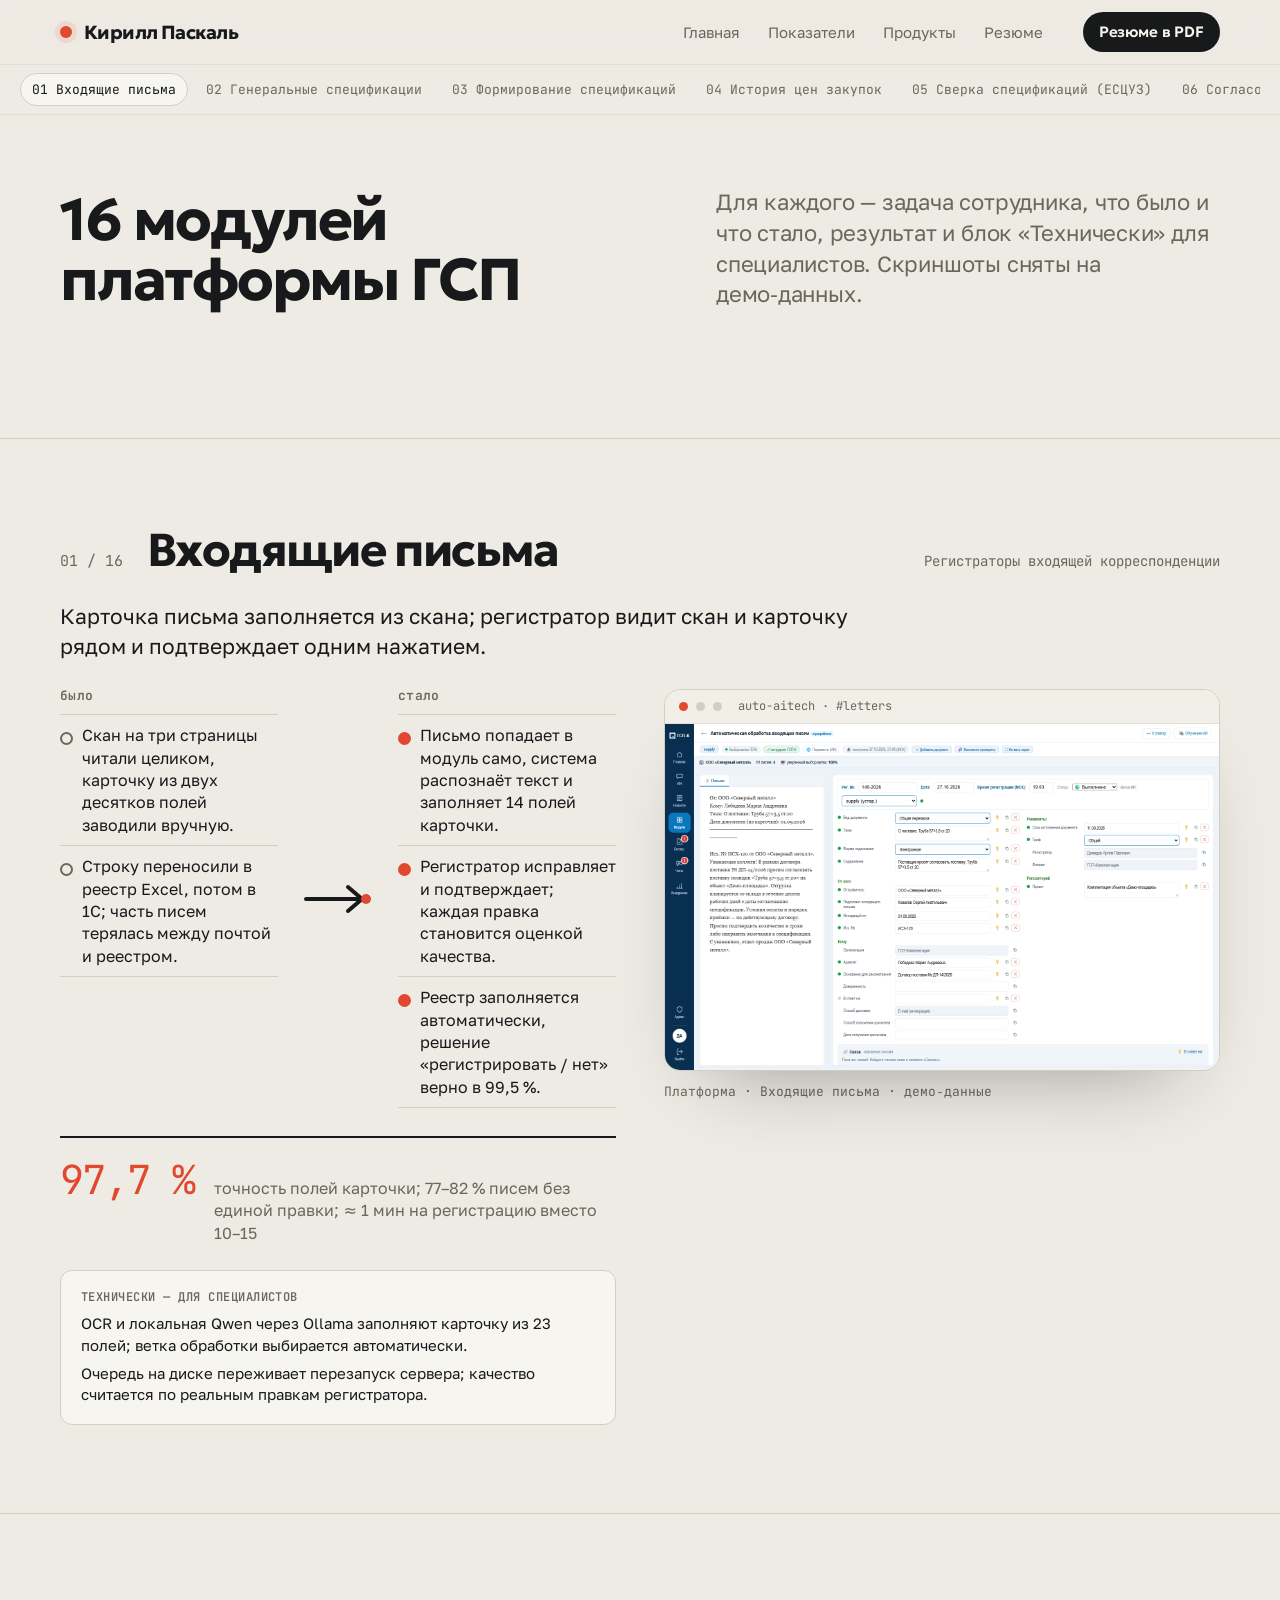
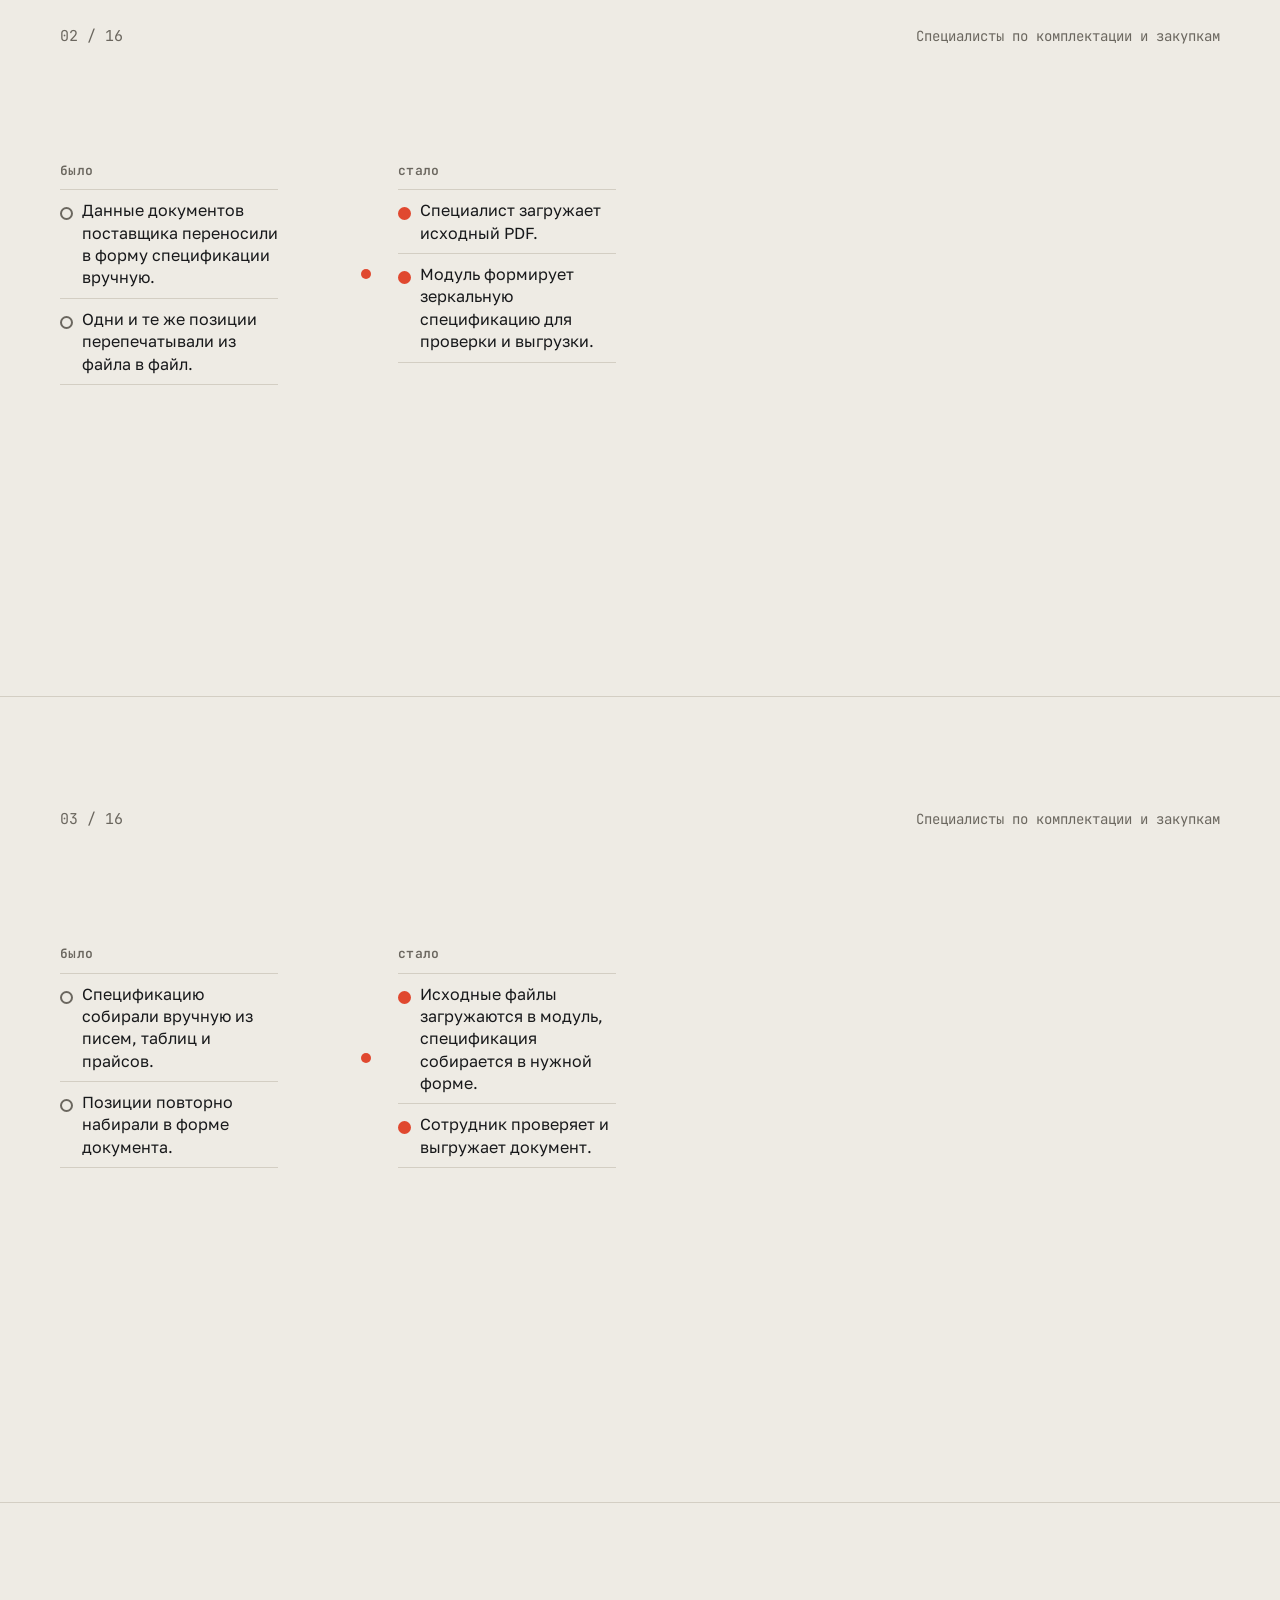
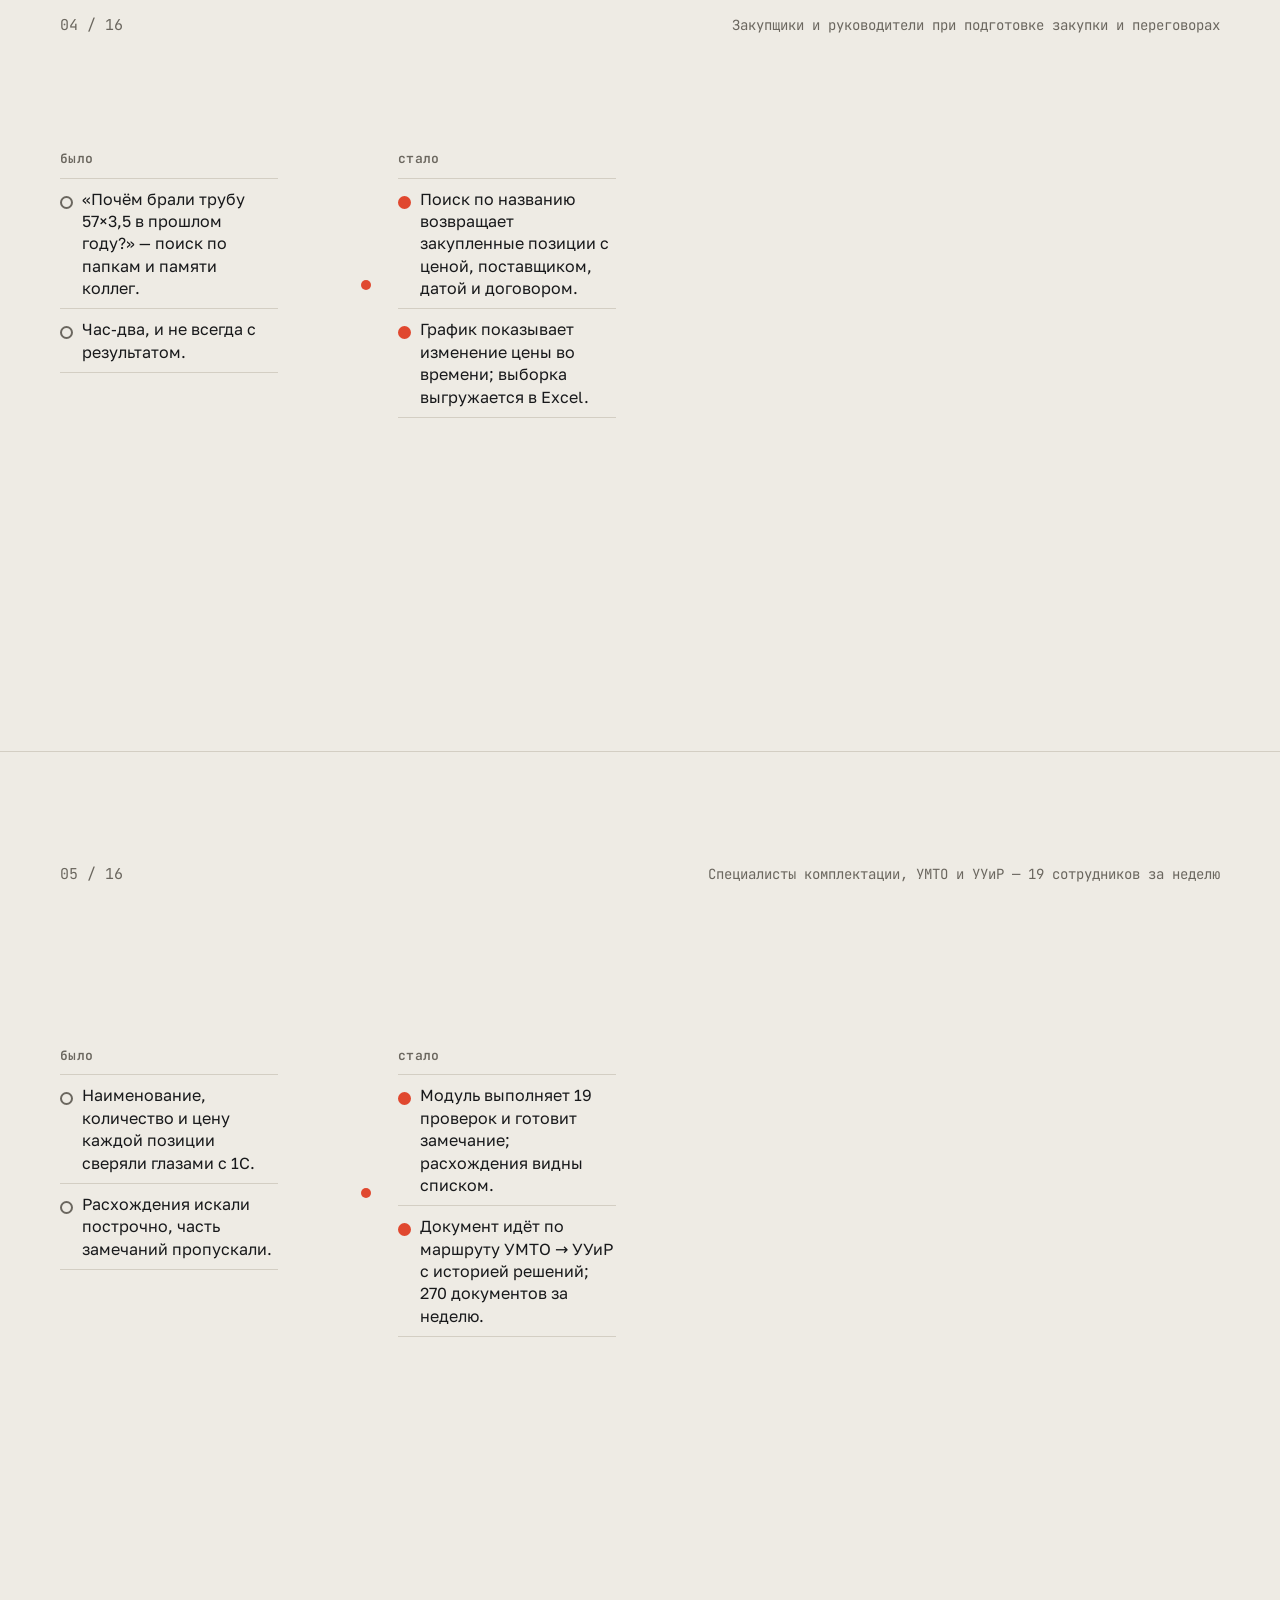
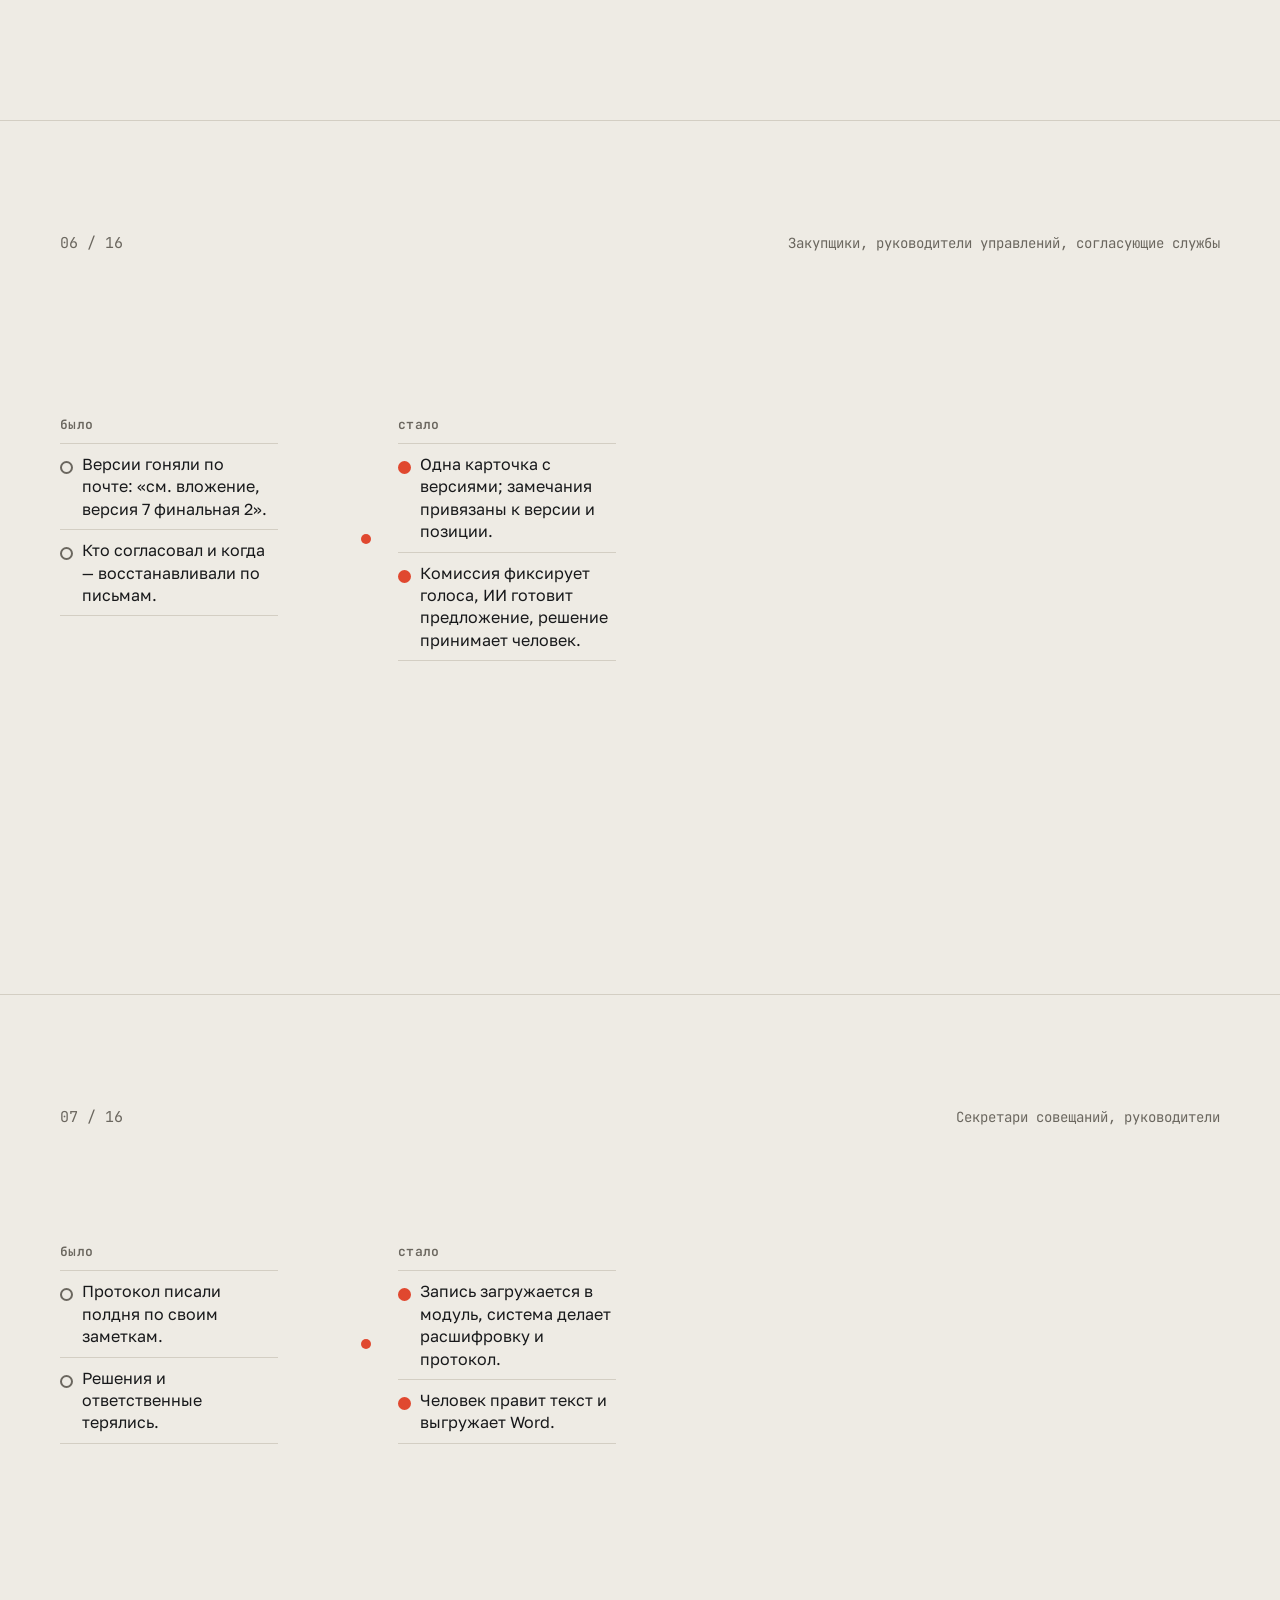
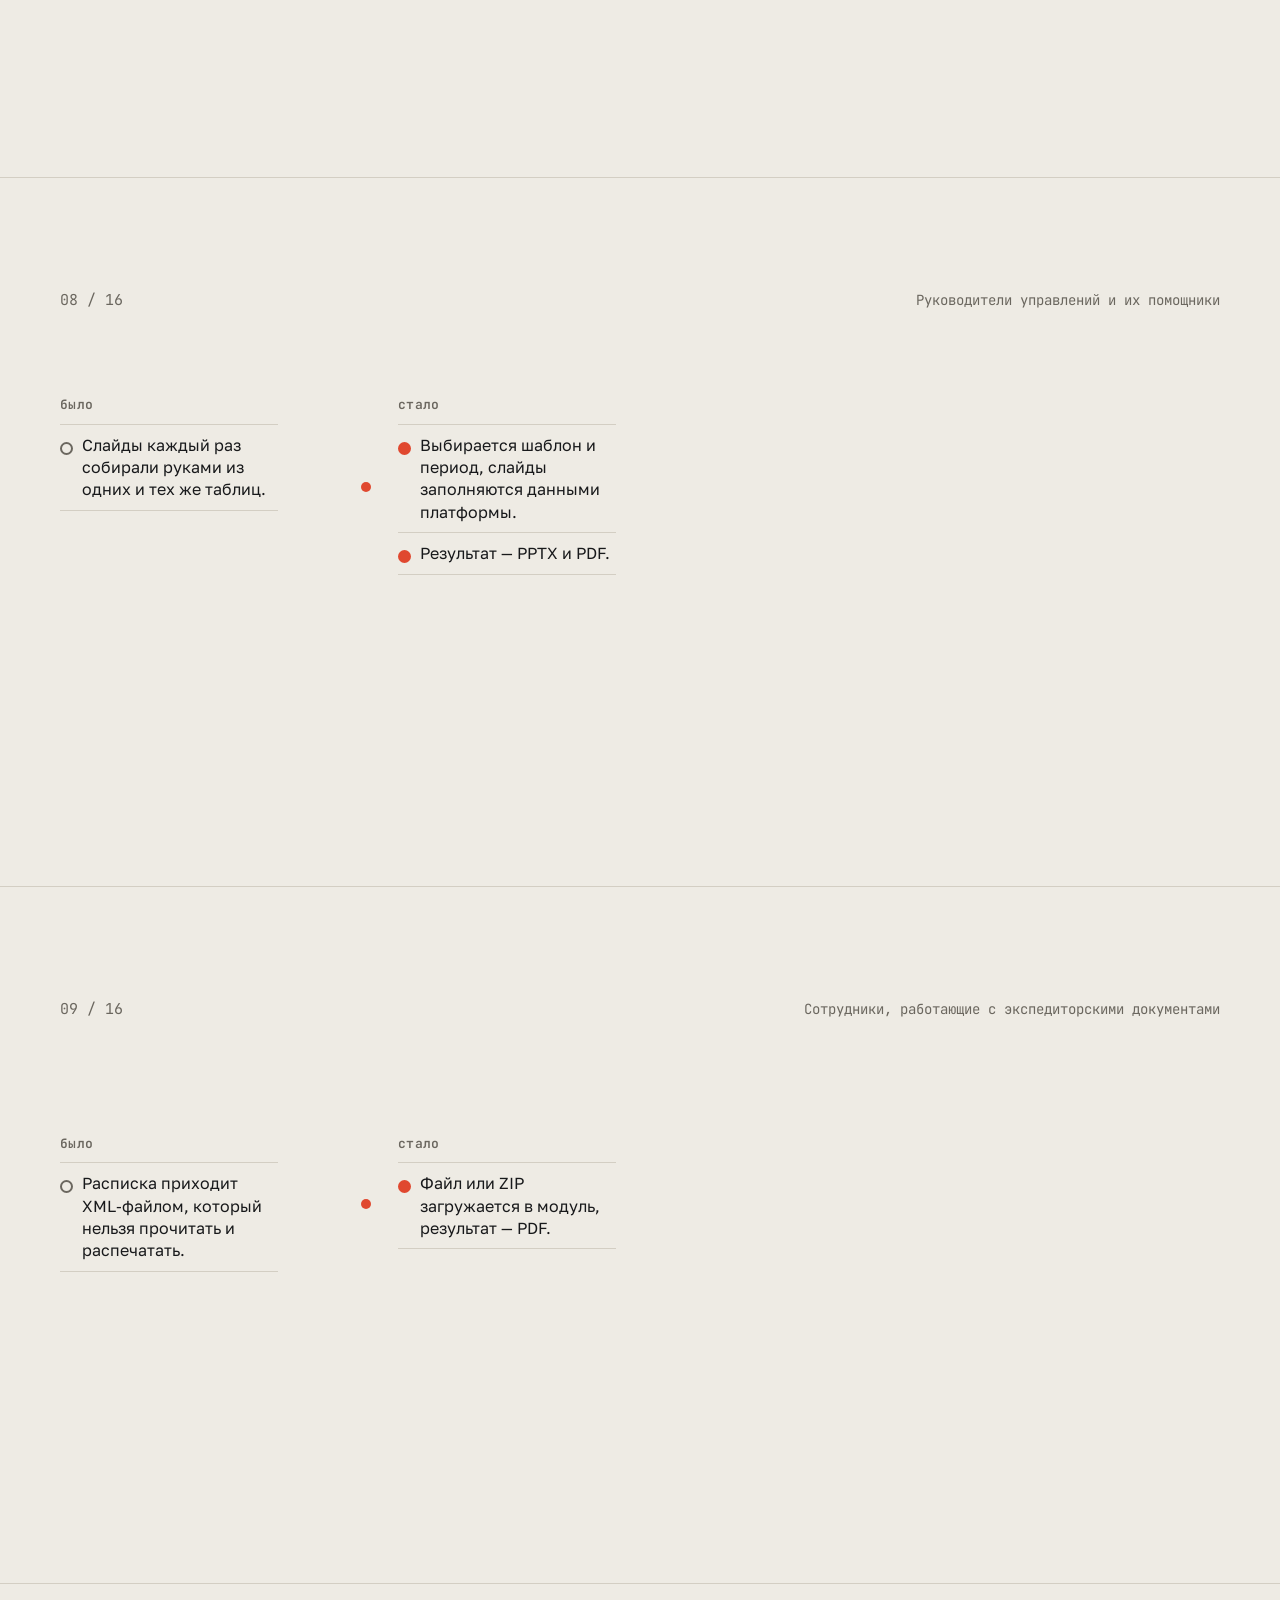
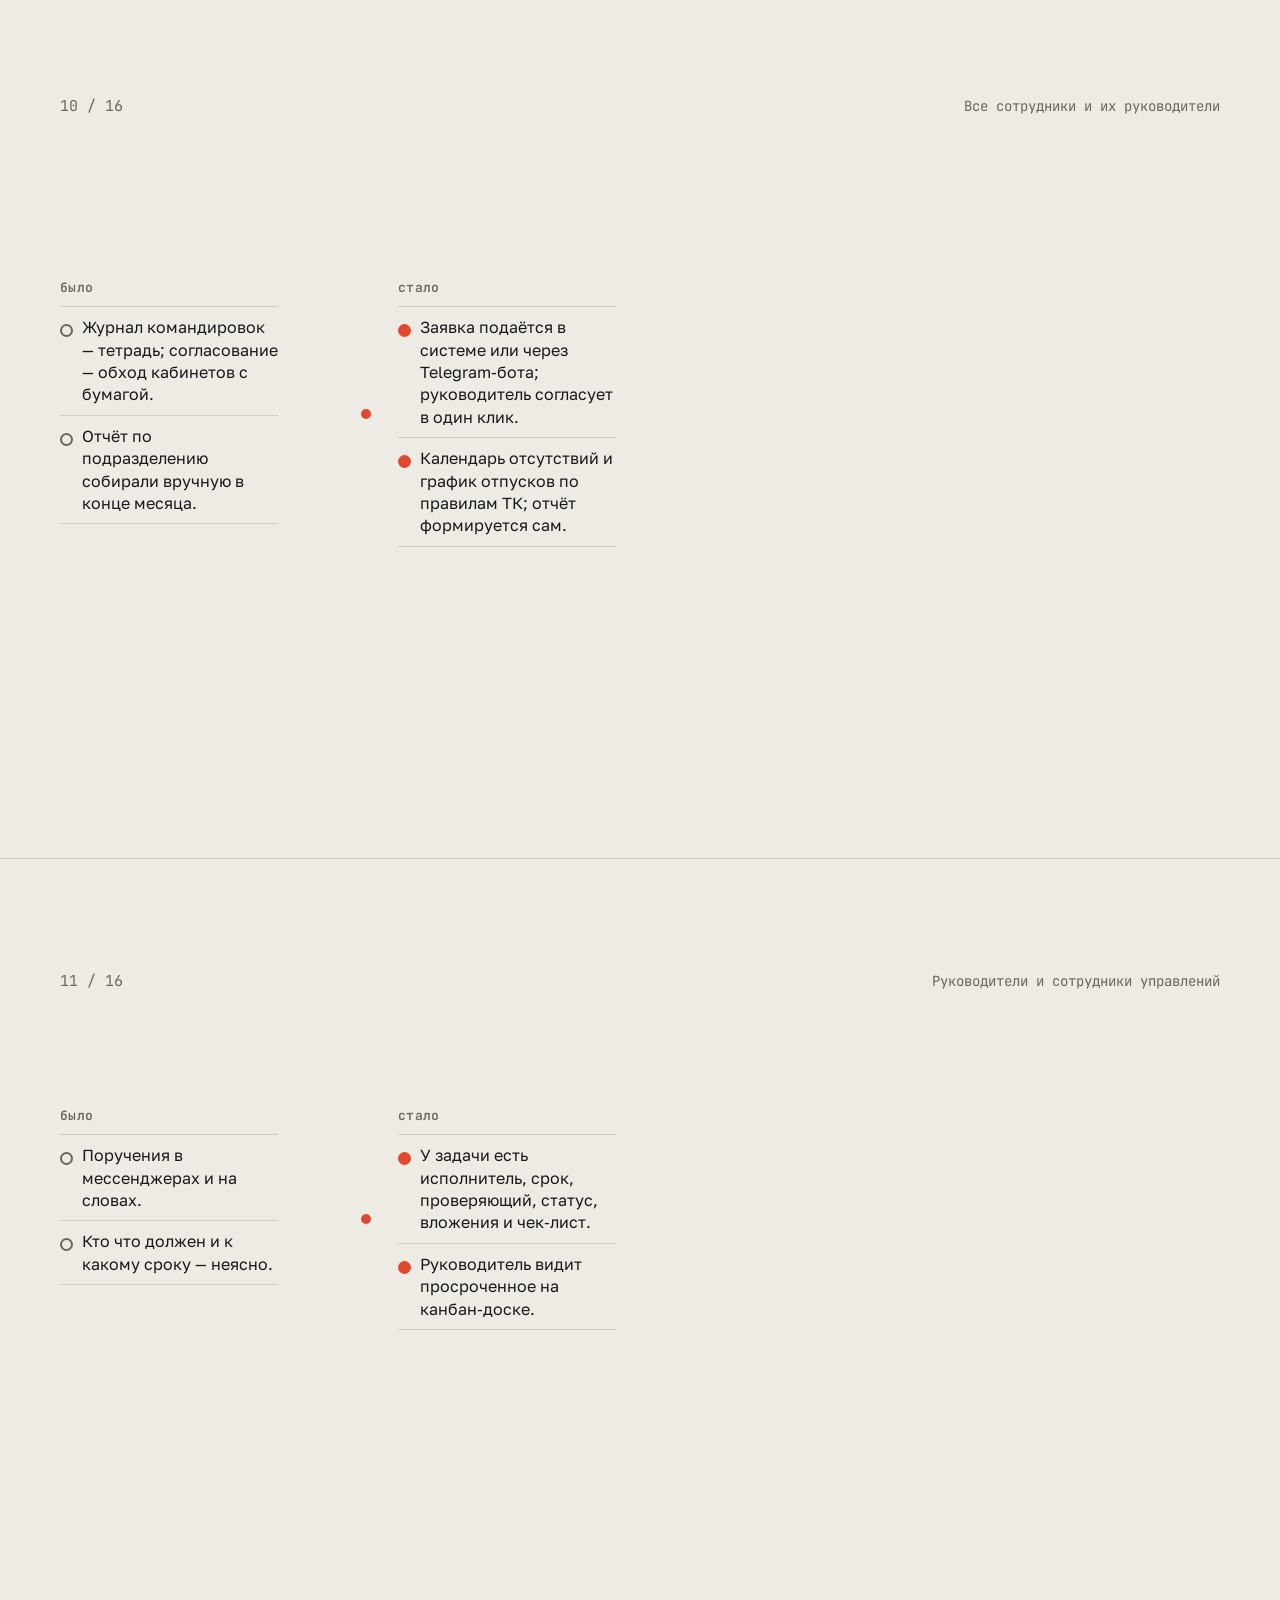
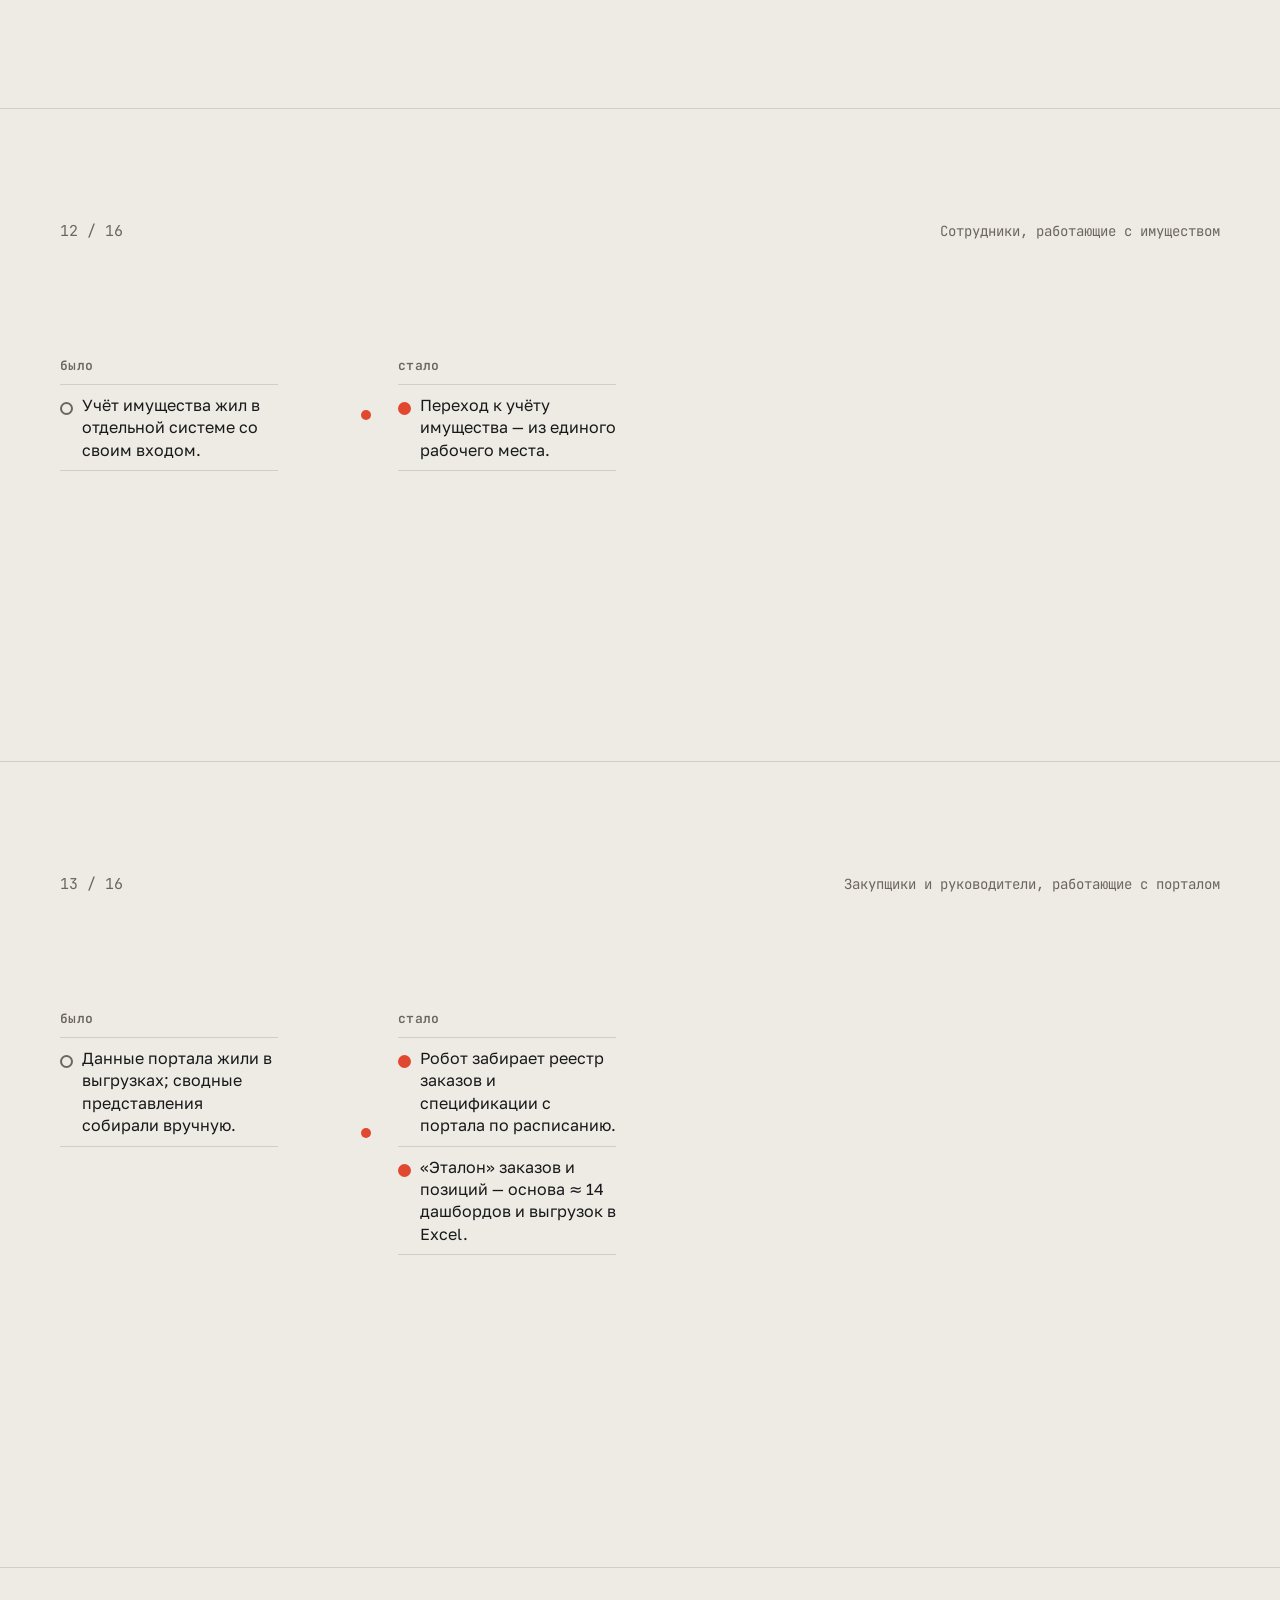
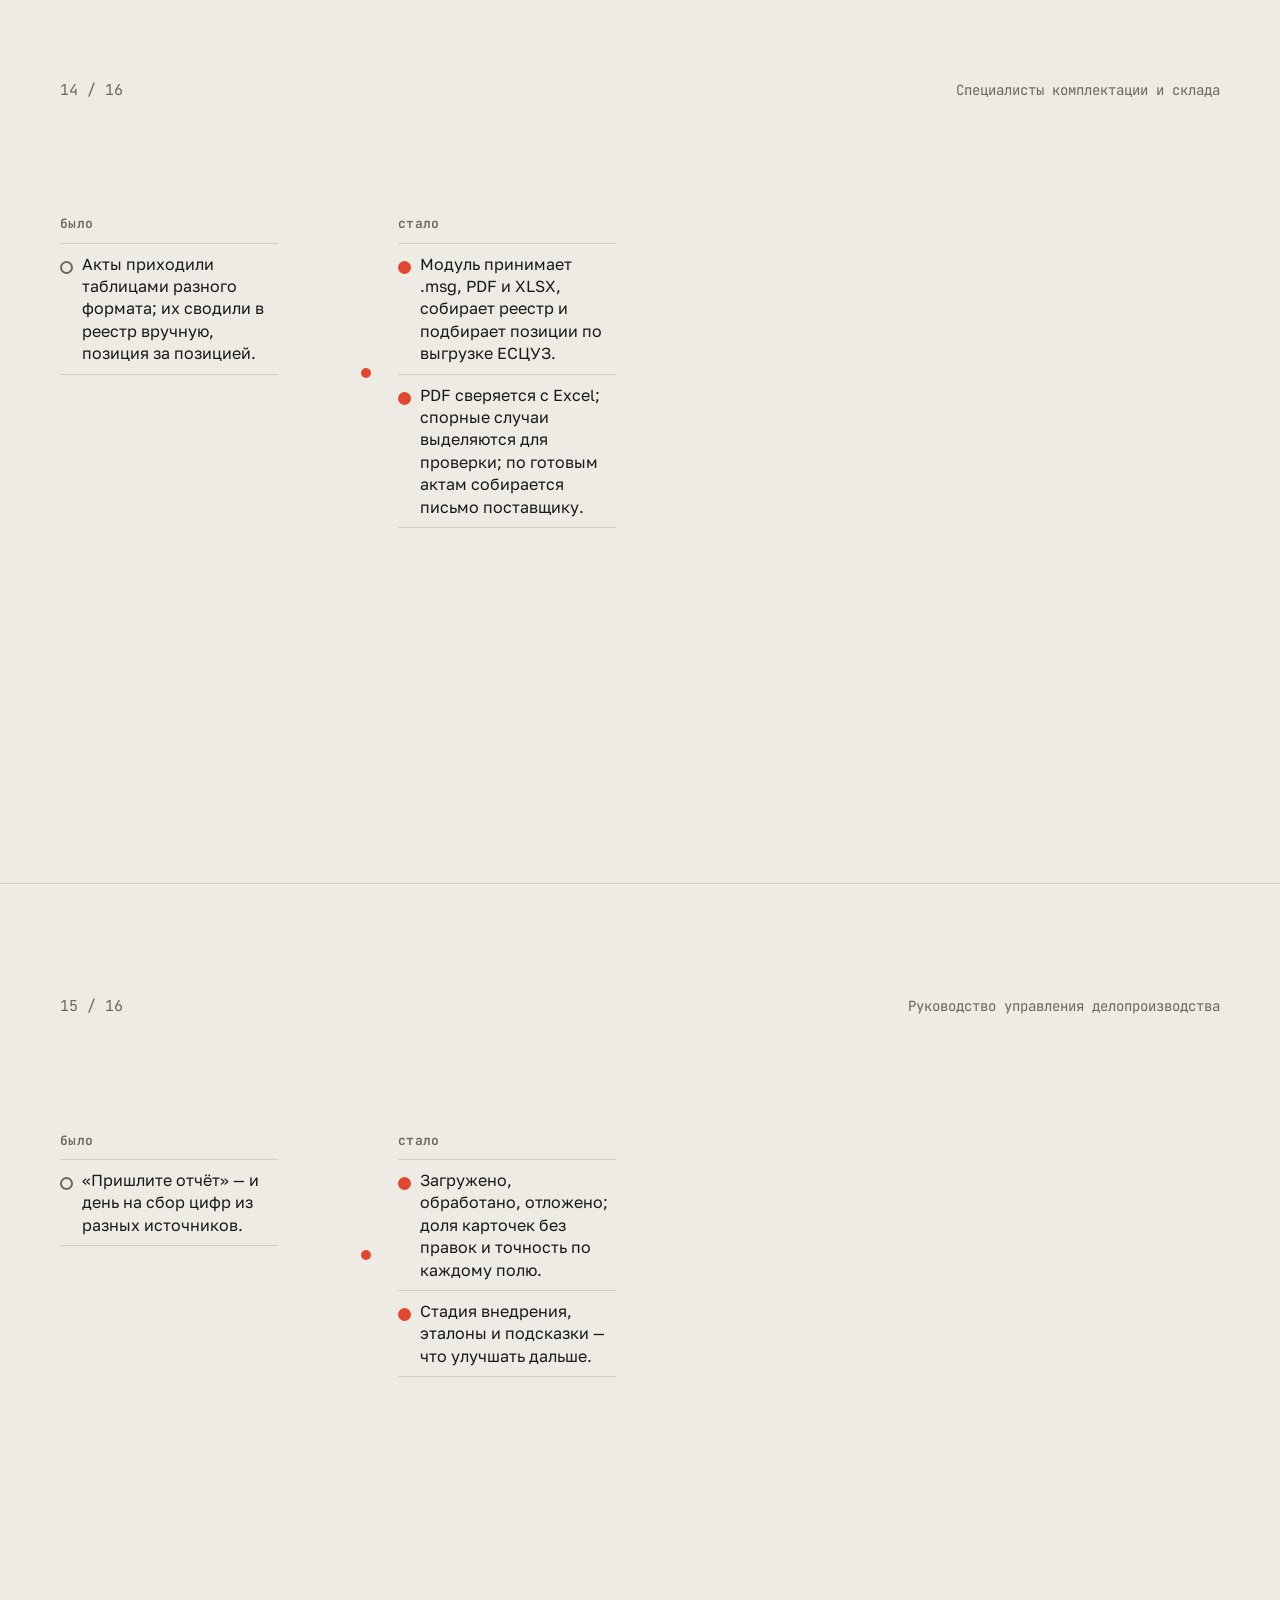
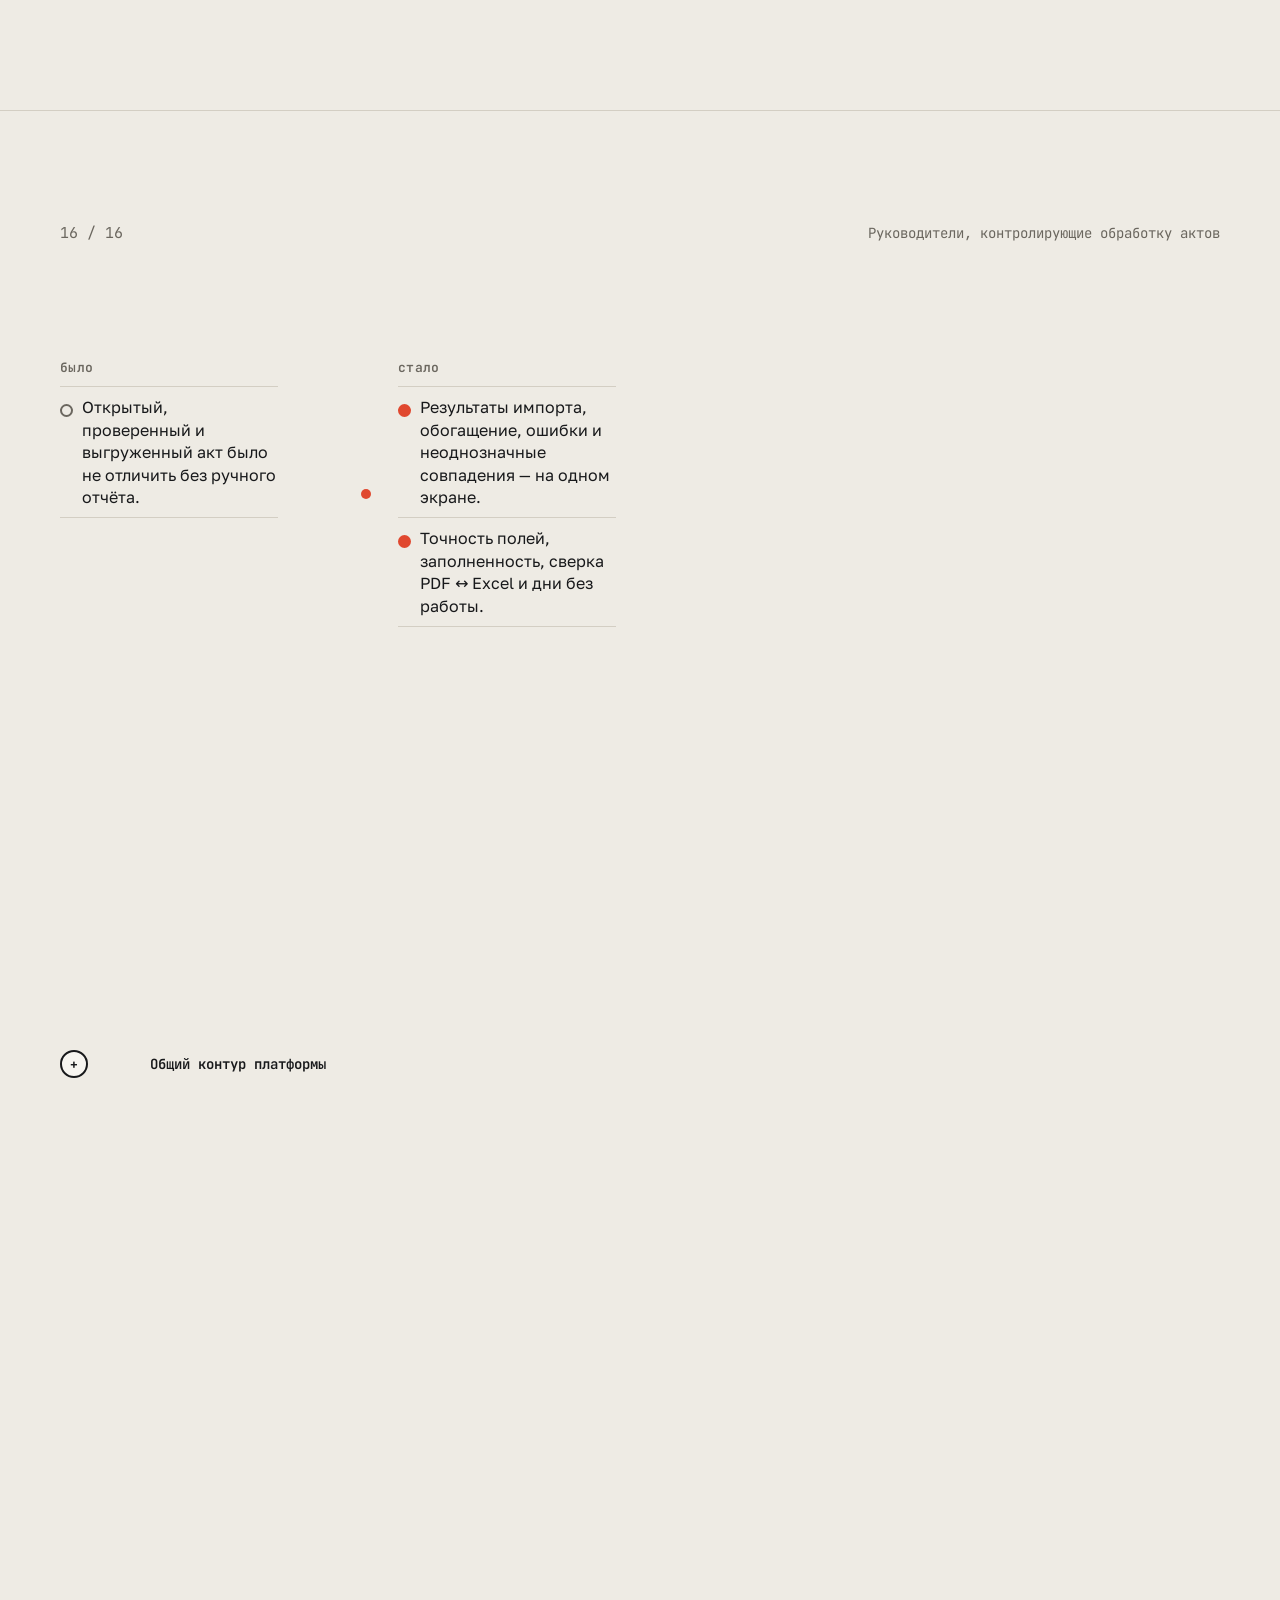
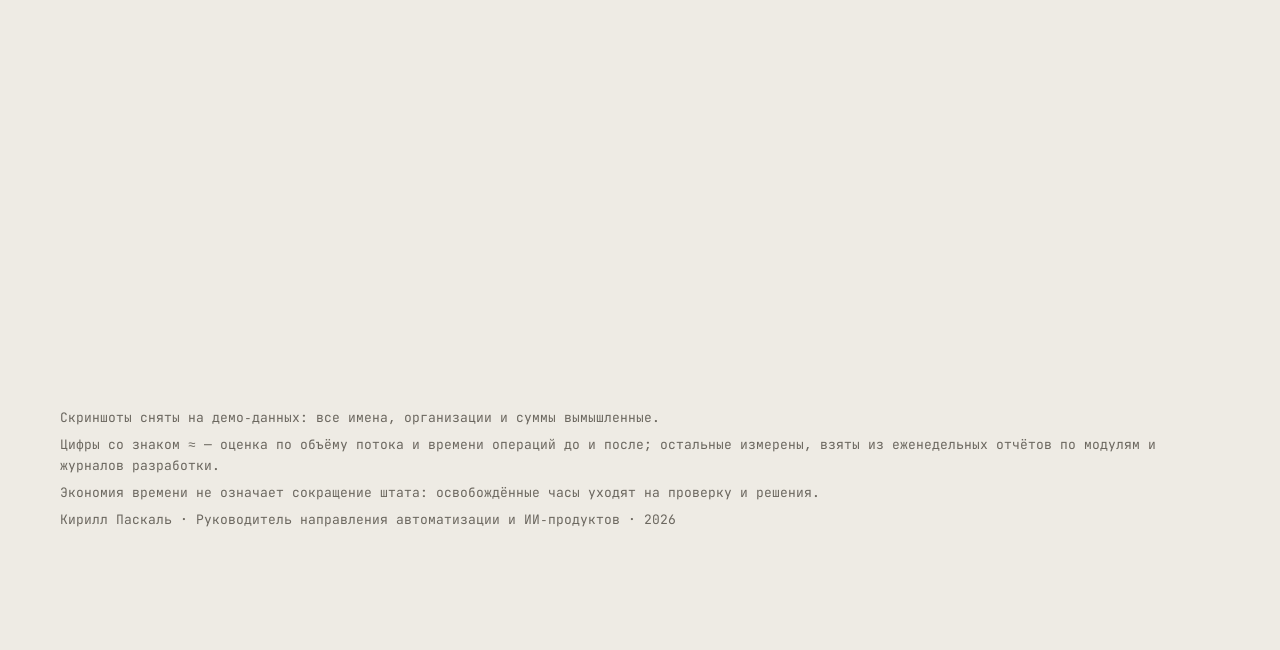
==== commit 8920b0a4: "Сайт v2 «Маршрутный лист»: портфолио, 16 модулей, резюме; метрики в человеко-часах Co-Authored-By: C" ====
--- a/modules.html
+++ b/modules.html
@@ -2,205 +2,220 @@
 <html lang="ru">
 <head>
 <meta charset="utf-8">
-<meta name="viewport" content="width=device-width, initial-scale=1">
+<meta name="viewport" content="width=device-width, initial-scale=1, viewport-fit=cover">
+<meta name="theme-color" content="#EEEBE4">
 <title>Модули платформы — Кирилл Паскаль</title>
-<meta name="description" content="Руководитель направления автоматизации и ИИ‑продуктов — Кирилл Паскаль">
-<link rel="preconnect" href="https://fonts.googleapis.com">
-<link href="https://fonts.googleapis.com/css2?family=Onest:wght@400;500;600;700;800&display=swap" rel="stylesheet">
-<link rel="stylesheet" href="assets/site.css">
-<script>(function(){try{var t=localStorage.getItem('theme');document.documentElement.setAttribute('data-theme',t||(matchMedia('(prefers-color-scheme: dark)').matches?'dark':'light'))}catch(e){}})();</script>
+<meta name="description" content="16 модулей корпоративной ИИ‑платформы закупок: что было, что стало, результат, как устроено.">
+<meta property="og:title" content="Модули платформы — Кирилл Паскаль">
+<meta property="og:description" content="16 модулей корпоративной ИИ‑платформы закупок: что было, что стало, результат, как устроено.">
+<meta property="og:type" content="website">
+<meta property="og:url" content="https://zakrasava.github.io/kirill-portfolio/modules.html">
+<meta property="og:image" content="https://zakrasava.github.io/kirill-portfolio/uploads/home.png">
+<link rel="icon" href="assets/favicon.svg" type="image/svg+xml">
+<link rel="stylesheet" href="assets/v2.css">
 </head>
-<body>
-<div class="progress" aria-hidden="true"></div>
-<nav class="top"><div class="wrap">
-  <a class="name" href="index.html">Кирилл Паскаль</a>
-  <ul></ul>
-  <a class="btn backtop" href="index.html"><svg viewBox="0 0 24 24"><path d="M15 6l-6 6 6 6"/></svg><span>На главную</span></a>
-  <button class="btn icon" id="copy" type="button" title="Скопировать ссылку" aria-label="Скопировать ссылку"><svg viewBox="0 0 24 24"><path d="M10 14a4 4 0 0 0 5.7 0l3-3a4 4 0 0 0-5.7-5.7l-1 1"/><path d="M14 10a4 4 0 0 0-5.7 0l-3 3a4 4 0 0 0 5.7 5.7l1-1"/></svg><span>Скопировать ссылку</span></button>
-  <a class="btn primary" href="resume.pdf">Резюме в PDF</a>
-  <button class="btn theme" id="theme" type="button" aria-label="Переключить тему"><svg viewBox="0 0 24 24"><circle cx="12" cy="12" r="4"/><path d="M12 2v2M12 20v2M2 12h2M20 12h2M4.9 4.9l1.4 1.4M17.7 17.7l1.4 1.4M4.9 19.1l1.4-1.4M17.7 6.3l1.4-1.4"/></svg></button>
-</div></nav>
-
-<div class="wrap mp">
-  <aside class="side">
-    <a class="btn back" href="index.html"><svg viewBox="0 0 24 24"><path d="M15 6l-6 6 6 6"/></svg><span>На главную</span></a>
-    <ol><li><a href="#letters">Входящие письма</a></li><li><a href="#specs">Формирование спецификаций</a></li><li><a href="#sverka">Сверка спецификаций</a></li><li><a href="#spec-approval">Согласование спецификаций</a></li><li><a href="#prices">История цен закупок</a></li><li><a href="#m7">Акты М‑7</a></li><li><a href="#protocols">Протоколы совещаний</a></li><li><a href="#presentations">Презентации для руководства</a></li><li><a href="#tasks">Задачи</a></li><li><a href="#absences">Отсутствия и командировки</a></li><li><a href="#chat">Чат сотрудников</a></li><li><a href="#metrics">Метрики для руководства</a></li><li><a href="#assistant">ИИ‑помощник</a></li><li><a href="#admin">Права, журнал, безопасность</a></li></ol>
-  </aside>
-  <main>
-    <p class="cap" style="margin-top:8px">Каждый модуль: что это, для кого, что было, что стало, результат. Блок «Технически» — для специалистов. Цифры со знаком ≈ — оценка по времени операций до и после.</p>
-    <article class="mod" id="letters">
-  <h2>Входящие письма</h2>
-  <p class="what">Карточка письма заполняется из скана; регистратор только проверяет и подтверждает.</p>
-  <span class="who">Для кого: Регистраторы входящей корреспонденции.</span>
-  <div class="flow">
-    <div class="col was"><h3>Было</h3><ol><li>Скан на три страницы читают целиком.</li><li>Заводят карточку из двух десятков полей вручную.</li><li>Переносят строку в реестр в Excel, потом — в 1С.</li><li>Часть писем терялась между почтой и реестром.</li></ol></div>
-    <div class="arrow" aria-hidden="true">→</div>
-    <div class="col now"><h3>Стало</h3><ol><li>Письмо попадает в модуль само.</li><li>Система распознаёт текст и заполняет карточку.</li><li>Регистратор видит скан и карточку рядом — подтверждает одним нажатием.</li><li>Реестр заполняется автоматически.</li></ol></div>
-  </div>
-  <div class="res"><b>−113 человеко‑дней в год</b><span>регистрация ≈ минута вместо 10–15; качество считается по реальным правкам полей</span></div>
-  <div class="shots rv"><figure class="shot" style="margin:0"><div class="bar"><i></i><i></i><i></i>Платформа · Входящие письма</div><img src="uploads/letters.png" alt="Платформа · Входящие письма" loading="lazy"></figure></div>
-  <details class="tech"><summary>Технически — для специалистов</summary><ul><li>Распознавание сканов (OCR), затем локальная языковая модель Qwen через Ollama заполняет карточку из 23 полей.</li><li>Ветка обработки выбирается автоматически или вручную; очередь на диске переживает перезапуск сервера.</li><li>Метрика качества — доля карточек без единой правки регистратора; недельная динамика для руководства.</li></ul></details>
-</article><article class="mod" id="specs">
-  <h2>Формирование спецификаций</h2>
-  <p class="what">Спецификация к договору собирается из документов поставщика, а не набирается вручную.</p>
-  <span class="who">Для кого: Специалисты по комплектации и закупкам.</span>
-  <div class="flow">
-    <div class="col was"><h3>Было</h3><ol><li>Спецификацию собирали вручную из писем и прайсов поставщика.</li><li>Одни и те же позиции перепечатывали из файла в файл.</li></ol></div>
-    <div class="arrow" aria-hidden="true">→</div>
-    <div class="col now"><h3>Стало</h3><ol><li>Файлы поставщика загружаются в модуль.</li><li>Спецификация собирается автоматически в нужной форме.</li><li>Человек проверяет и выгружает готовый документ.</li></ol></div>
-  </div>
-  <div class="res"><b>≈ минуты вместо часов</b><span>на подготовку спецификации к договору</span></div>
-  <div class="shots rv"><figure class="shot" style="margin:0"><div class="bar"><i></i><i></i><i></i>Платформа · Формирование спецификаций</div><img src="uploads/spec.png" alt="Платформа · Формирование спецификаций" loading="lazy"></figure></div>
-  <details class="tech"><summary>Технически — для специалистов</summary><ul><li>Разбор таблиц и PDF поставщиков; шаблоны генеральной и табличной спецификаций; выгрузка в Excel и PDF.</li></ul></details>
-</article><article class="mod" id="sverka">
-  <h2>Сверка спецификаций</h2>
-  <p class="what">Каждая позиция спецификации сверяется с учётной системой; расхождения показаны списком.</p>
-  <span class="who">Для кого: Специалисты по комплектации и закупкам.</span>
-  <div class="flow">
-    <div class="col was"><h3>Было</h3><ol><li>Открывали 1С и сверяли каждую позицию глазами: наименование, количество, цена.</li><li>Расхождения находили не все и не сразу.</li></ol></div>
-    <div class="arrow" aria-hidden="true">→</div>
-    <div class="col now"><h3>Стало</h3><ol><li>Спецификация сверяется с данными учётной системы автоматически.</li><li>Расхождения показаны списком — их не нужно искать по строкам.</li></ol></div>
-  </div>
-  <div class="res"><b>≈ минуты вместо половины дня</b><span>на сверку спецификации из 200 позиций</span></div>
-  <div class="shots rv"><figure class="shot" style="margin:0"><div class="bar"><i></i><i></i><i></i>Платформа · Сверка спецификаций</div><img src="uploads/sverka.png" alt="Платформа · Сверка спецификаций" loading="lazy"></figure></div>
-  <details class="tech"><summary>Технически — для специалистов</summary><ul><li>Сопоставление позиций с номенклатурой учётной системы (полнотекстовый и нечёткий поиск).</li><li>Данные 1С — только на чтение, через согласованную интеграцию; список расхождений хранится в истории.</li></ul></details>
-</article><article class="mod" id="spec-approval">
-  <h2>Согласование спецификаций</h2>
-  <p class="what">Согласование идёт внутри платформы: версии, замечания, кто и когда согласовал.</p>
-  <span class="who">Для кого: Закупщики, руководители управлений, согласующие службы.</span>
-  <div class="flow">
-    <div class="col was"><h3>Было</h3><ol><li>Спецификацию гоняли по почте: «см. вложение, версия 7 финальная 2».</li><li>Замечания терялись в переписке.</li><li>Кто согласовал и когда — восстанавливали по письмам.</li></ol></div>
-    <div class="arrow" aria-hidden="true">→</div>
-    <div class="col now"><h3>Стало</h3><ol><li>Одна карточка спецификации с версиями.</li><li>Замечания привязаны к версии и позиции.</li><li>История согласования видна сразу.</li></ol></div>
-  </div>
-  <div class="res"><b>одна версия вместо десяти писем</b><span>история согласования — в системе, а не в почте</span></div>
-  <div class="shots rv"><figure class="shot" style="margin:0"><div class="bar"><i></i><i></i><i></i>Платформа · Согласование спецификаций</div><img src="uploads/spec_approval.png" alt="Платформа · Согласование спецификаций" loading="lazy"></figure></div>
-  <details class="tech"><summary>Технически — для специалистов</summary><ul><li>Маршрут согласования с ролями; уведомления участникам; журнал изменений по каждой версии.</li></ul></details>
-</article><article class="mod" id="prices">
-  <h2>История цен закупок</h2>
-  <p class="what">Единая база всех закупленных позиций с поиском и графиком цены по времени.</p>
-  <span class="who">Для кого: Закупщики и руководители — при подготовке закупки и переговорах с поставщиком.</span>
-  <div class="flow">
-    <div class="col was"><h3>Было</h3><ol><li>«Почём брали трубу 57×3,5 в прошлом году?» — поиск по папкам и памяти коллег.</li><li>Час‑два, и не всегда с результатом.</li></ol></div>
-    <div class="arrow" aria-hidden="true">→</div>
-    <div class="col now"><h3>Стало</h3><ol><li>Поиск по названию позиции.</li><li>График цены по времени, поставщик, дата, количество, договор.</li></ol></div>
-  </div>
-  <div class="res"><b>≈ секунды вместо часов</b><span>аргумент для переговоров с поставщиком всегда под рукой</span></div>
-  <div class="shots rv"><figure class="shot" style="margin:0"><div class="bar"><i></i><i></i><i></i>Платформа · История цен закупок</div><img src="uploads/prices.png" alt="Платформа · История цен закупок" loading="lazy"></figure></div>
-  <details class="tech"><summary>Технически — для специалистов</summary><ul><li>Полнотекстовый индекс по номенклатуре; история цен собирается из спецификаций и реестров платформы.</li><li>График строится на стороне браузера; выгрузка выборки в Excel.</li></ul></details>
-</article><article class="mod" id="m7">
-  <h2>Акты М‑7</h2>
-  <p class="what">Акты приёмки материалов разбираются автоматически и попадают в реестр.</p>
-  <span class="who">Для кого: Специалисты комплектации и склада.</span>
-  <div class="flow">
-    <div class="col was"><h3>Было</h3><ol><li>Акты приходили таблицами разного формата.</li><li>Их сводили в реестр вручную, позиция за позицией.</li></ol></div>
-    <div class="arrow" aria-hidden="true">→</div>
-    <div class="col now"><h3>Стало</h3><ol><li>Файл загружается в модуль.</li><li>Позиции разбираются автоматически; реестр ведётся сам.</li></ol></div>
-  </div>
-  <div class="res"><b>реестр без ручного ввода</b><span>разные форматы таблиц — один реестр</span></div>
-  <div class="shots rv"><figure class="shot" style="margin:0"><div class="bar"><i></i><i></i><i></i>Платформа · Акты М‑7</div><img src="uploads/m7.png" alt="Платформа · Акты М‑7" loading="lazy"></figure></div>
-  <details class="tech"><summary>Технически — для специалистов</summary><ul><li>Разбор Excel‑файлов разных форм; нормализация позиций; реестр с фильтрами и выгрузкой.</li></ul></details>
-</article><article class="mod" id="protocols">
-  <h2>Протоколы совещаний</h2>
-  <p class="what">Из аудиозаписи совещания — черновик протокола с решениями, сроками и ответственными.</p>
-  <span class="who">Для кого: Секретари совещаний, руководители.</span>
-  <div class="flow">
-    <div class="col was"><h3>Было</h3><ol><li>Протокол писали полдня по своим заметкам.</li><li>Решения и ответственные терялись.</li></ol></div>
-    <div class="arrow" aria-hidden="true">→</div>
-    <div class="col now"><h3>Стало</h3><ol><li>Загружается запись совещания.</li><li>Система делает расшифровку и черновик протокола.</li><li>Человек правит и отправляет.</li></ol></div>
-  </div>
-  <div class="res"><b>≈ 15 минут после совещания</b><span>вместо половины дня</span></div>
-  <div class="shots rv"><figure class="shot" style="margin:0"><div class="bar"><i></i><i></i><i></i>Платформа · Протоколы совещаний</div><img src="uploads/protocols.png" alt="Платформа · Протоколы совещаний" loading="lazy"></figure></div>
-  <details class="tech"><summary>Технически — для специалистов</summary><ul><li>Распознавание речи локальной моделью Whisper; языковая модель выделяет решения, сроки и ответственных.</li><li>Все записи остаются на сервере компании.</li></ul></details>
-</article><article class="mod" id="presentations">
-  <h2>Презентации для руководства</h2>
-  <p class="what">Отчётная презентация собирается по шаблону из данных платформы.</p>
-  <span class="who">Для кого: Руководители управлений и их помощники.</span>
-  <div class="flow">
-    <div class="col was"><h3>Было</h3><ol><li>Презентацию собирали руками из одних и тех же таблиц — каждый раз заново.</li></ol></div>
-    <div class="arrow" aria-hidden="true">→</div>
-    <div class="col now"><h3>Стало</h3><ol><li>Выбирается шаблон и период.</li><li>Слайды заполняются данными платформы.</li></ol></div>
-  </div>
-  <div class="res"><b>≈ минуты вместо вечера</b><span>данные всегда актуальные</span></div>
-  <div class="shots rv"><figure class="shot" style="margin:0"><div class="bar"><i></i><i></i><i></i>Платформа · Презентации для руководства</div><img src="uploads/presentations.png" alt="Платформа · Презентации для руководства" loading="lazy"></figure></div>
-  <details class="tech"><summary>Технически — для специалистов</summary><ul><li>Генерация файлов презентаций по шаблонам; данные — из модулей платформы.</li></ul></details>
-</article><article class="mod" id="tasks">
-  <h2>Задачи</h2>
-  <p class="what">Поручения с исполнителем, сроком и проверяющим; просроченное видно на одном экране.</p>
-  <span class="who">Для кого: Руководители и сотрудники управлений.</span>
-  <div class="flow">
-    <div class="col was"><h3>Было</h3><ol><li>Поручения в мессенджерах и на словах.</li><li>Кто что должен и к какому сроку — неясно.</li></ol></div>
-    <div class="arrow" aria-hidden="true">→</div>
-    <div class="col now"><h3>Стало</h3><ol><li>Задача с исполнителем, сроком и проверяющим.</li><li>Руководитель видит просроченное на одном экране.</li></ol></div>
-  </div>
-  <div class="res"><b>ничего не теряется</b><span>каждое поручение — с ответственным и сроком</span></div>
-  <div class="shots rv"><figure class="shot" style="margin:0"><div class="bar"><i></i><i></i><i></i>Платформа · Задачи</div><img src="uploads/tasks.png" alt="Платформа · Задачи" loading="lazy"></figure></div>
-  <details class="tech"><summary>Технически — для специалистов</summary><ul><li>Статусы, роли проверяющего, уведомления; журнал изменений по задаче.</li></ul></details>
-</article><article class="mod" id="absences">
-  <h2>Отсутствия и командировки</h2>
-  <p class="what">Заявка, согласование и отчёт по подразделению — в системе, с календарём отсутствий.</p>
-  <span class="who">Для кого: Все сотрудники и их руководители.</span>
-  <div class="flow">
-    <div class="col was"><h3>Было</h3><ol><li>Журнал командировок — тетрадь.</li><li>Согласование — обход кабинетов с бумагой.</li><li>Отчёт по подразделению — вручную в конце месяца.</li></ol></div>
-    <div class="arrow" aria-hidden="true">→</div>
-    <div class="col now"><h3>Стало</h3><ol><li>Заявка подаётся в системе или через бота.</li><li>Согласование — в один клик у руководителя.</li><li>Календарь и отчёт по подразделению — автоматически.</li></ol></div>
-  </div>
-  <div class="res"><b>≈ минуты вместо дня</b><span>на согласование одной заявки</span></div>
-  <div class="shots rv"><figure class="shot" style="margin:0"><div class="bar"><i></i><i></i><i></i>Платформа · Отсутствия и командировки</div><img src="uploads/absences.png" alt="Платформа · Отсутствия и командировки" loading="lazy"></figure></div>
-  <details class="tech"><summary>Технически — для специалистов</summary><ul><li>Заявки и согласования через веб и Telegram‑бота; календарь подразделения; выгрузка отчёта.</li></ul></details>
-</article><article class="mod" id="chat">
-  <h2>Чат сотрудников</h2>
-  <p class="what">Внутренняя переписка по задачам и документам внутри контура компании.</p>
-  <span class="who">Для кого: Все сотрудники платформы.</span>
-  <div class="flow">
-    <div class="col was"><h3>Было</h3><ol><li>Рабочая переписка велась в личных мессенджерах, вне контура компании.</li></ol></div>
-    <div class="arrow" aria-hidden="true">→</div>
-    <div class="col now"><h3>Стало</h3><ol><li>Переписка по задачам и документам — внутри платформы.</li><li>История доступна участникам и хранится на сервере компании.</li></ol></div>
-  </div>
-  <div class="res"><b>переписка внутри контура</b><span>доступ по правам, история сохраняется</span></div>
-  <div class="shots rv"><figure class="shot" style="margin:0"><div class="bar"><i></i><i></i><i></i>Платформа · Чат сотрудников</div><img src="uploads/chat2.png" alt="Платформа · Чат сотрудников" loading="lazy"></figure></div>
-  <details class="tech"><summary>Технически — для специалистов</summary><ul><li>Каналы и личные сообщения; уведомления; хранение на сервере компании.</li></ul></details>
-</article><article class="mod" id="metrics">
-  <h2>Метрики для руководства</h2>
-  <p class="what">Нагрузка по людям, сроки и качество обработки — на одном экране, всегда актуально.</p>
-  <span class="who">Для кого: Руководители управлений.</span>
-  <div class="flow">
-    <div class="col was"><h3>Было</h3><ol><li>«Пришлите отчёт» — и день на сбор цифр из разных источников.</li></ol></div>
-    <div class="arrow" aria-hidden="true">→</div>
-    <div class="col now"><h3>Стало</h3><ol><li>Экран руководителя: нагрузка по людям, сроки, доля документов без правок.</li><li>Данные обновляются сами.</li></ol></div>
-  </div>
-  <div class="res"><b>отчёт без запроса</b><span>цифры считаются по данным модулей</span></div>
-  <div class="shots rv"><figure class="shot" style="margin:0"><div class="bar"><i></i><i></i><i></i>Платформа · Метрики для руководства</div><img src="uploads/udo_metrics.png" alt="Платформа · Метрики для руководства" loading="lazy"></figure></div>
-  <details class="tech"><summary>Технически — для специалистов</summary><ul><li>Агрегация по данным модулей; недельная динамика; права по управлениям.</li></ul></details>
-</article><article class="mod" id="assistant">
-  <h2>ИИ‑помощник</h2>
-  <p class="what">Вопрос обычным языком — ответ по данным платформы, только в рамках прав пользователя.</p>
-  <span class="who">Для кого: Все сотрудники платформы.</span>
-  <div class="flow">
-    <div class="col was"><h3>Было</h3><ol><li>Чтобы узнать, какие письма от поставщика пришли за месяц, искали по реестру вручную.</li></ol></div>
-    <div class="arrow" aria-hidden="true">→</div>
-    <div class="col now"><h3>Стало</h3><ol><li>Вопрос в чате: «какие письма от поставщика X за месяц?»</li><li>Ответ по данным платформы — только по тем, к которым у человека есть доступ.</li></ol></div>
-  </div>
-  <div class="res"><b>ответ по данным компании</b><span>без выхода данных наружу</span></div>
-  <div class="shots rv"><figure class="shot" style="margin:0"><div class="bar"><i></i><i></i><i></i>Платформа · ИИ‑помощник</div><img src="uploads/chat.png" alt="Платформа · ИИ‑помощник" loading="lazy"></figure></div>
-  <details class="tech"><summary>Технически — для специалистов</summary><ul><li>Локальная языковая модель; поиск по документам через векторный индекс; фильтр по правам пользователя применяется до ответа.</li></ul></details>
-</article><article class="mod" id="admin">
-  <h2>Права, журнал, безопасность</h2>
-  <p class="what">Права выдаются по управлениям, каждое действие записано в журнал, данные не покидают компанию.</p>
-  <span class="who">Для кого: Администраторы платформы и служба информационной безопасности.</span>
-  <div class="flow">
-    <div class="col was"><h3>Было</h3><ol><li>Доступы раздавались по договорённости; кто что делал — не восстановить.</li></ol></div>
-    <div class="arrow" aria-hidden="true">→</div>
-    <div class="col now"><h3>Стало</h3><ol><li>Права на модули — по управлениям, каждый видит только своё.</li><li>Журнал: кто, что, когда, над каким объектом.</li><li>Языковая модель работает на сервере компании; связь с 1С — только чтение.</li></ol></div>
-  </div>
-  <div class="res"><b>данные не покидают компанию</b><span>по требованиям компании к персональным данным (152‑ФЗ)</span></div>
-  <div class="shots rv"><figure class="shot" style="margin:0"><div class="bar"><i></i><i></i><i></i>Платформа · Права, журнал, безопасность</div><img src="uploads/admin.png" alt="Платформа · Права, журнал, безопасность" loading="lazy"></figure></div>
-  <details class="tech"><summary>Технически — для специалистов</summary><ul><li>Роли и права по управлениям; журнал аудита каждого действия; шифрование персональных данных.</li><li>Ежедневные и внешние резервные копии; релизные ворота и автоматический деплой; 2 222 автотеста.</li><li>Интеграция с 1С в режиме чтения согласована со службой ИБ.</li></ul></details>
-</article>
-  </main>
-</div>
-<div class="lb" id="lb" role="dialog" aria-label="Скриншот на весь экран"><img alt=""></div>
-<footer><div class="wrap">Кирилл Паскаль · Руководитель направления автоматизации и ИИ‑продуктов. Скриншоты — демо‑данные, все названия и суммы вымышленные.</div></footer>
-<script src="assets/site.js"></script>
-</body>
-</html>
+<body><header class="top" id="top"><div class="wrap"><a class="brand" href="index.html"><i></i>Кирилл Паскаль</a><nav aria-label="Разделы"><a href="index.html">Главная</a><a href="index.html#metrics">Показатели</a><a href="index.html#ritm">Продукты</a><a href="resume.html">Резюме</a></nav><a class="btn sm" href="resume.pdf" download>Резюме в PDF</a></div></header><div class="modnav"><div class="wrap"><a href="#letters">01 Входящие письма</a><a href="#spec">02 Генеральные спецификации</a><a href="#specs">03 Формирование спецификаций</a><a href="#prices">04 История цен закупок</a><a href="#sverka">05 Сверка спецификаций (ЕСЦУЗ)</a><a href="#spec_approval">06 Согласование спецификаций</a><a href="#protocols">07 Протоколы совещаний</a><a href="#presentations">08 Презентации для руководства</a><a href="#xml_pdf">09 Экспедиторские расписки</a><a href="#absences">10 Отсутствия, командировки, отпуска</a><a href="#tasks">11 Задачи</a><a href="#warehouse">12 Склад</a><a href="#gazprom_market">13 Газпром Маркет</a><a href="#m7">14 Акты М‑7</a><a href="#udo_metrics">15 Метрики: входящие письма</a><a href="#m7_metrics">16 Показатели: акты М‑7</a></div></div><main><section class="tight" data-in><div class="wrap"><div class="sec-head"><h1 class="h-l mask"><span>16 модулей платформы ГСП</span></h1>
+            <p class="lead fx">Для каждого — задача сотрудника, что было и что стало, результат и блок «Технически» для специалистов. Скриншоты сняты на демо‑данных.</p></div></div></section>
+<section class="mod" id="letters" data-in>
+  <div class="wrap">
+    <div class="head"><span class="n">01 / 16</span><h2 class="mask"><span>Входящие письма</span></h2><span class="who">Регистраторы входящей корреспонденции</span></div>
+    <p class="what fx">Карточка письма заполняется из скана; регистратор видит скан и карточку рядом и подтверждает одним нажатием.</p>
+    <div class="body">
+      <div><div class="ws"><div class="was"><h4>было</h4><ul><li>Скан на три страницы читали целиком, карточку из двух десятков полей заводили вручную.</li><li>Строку переносили в реестр Excel, потом в 1С; часть писем терялась между почтой и реестром.</li></ul></div><div class="arrow" aria-hidden="true"><svg viewBox="0 0 72 40"><path d="M4 20 H58" /><path d="M46 8 L60 20 L46 32" /><circle cx="64" cy="20" r="5"/></svg></div><div class="now"><h4>стало</h4><ul><li>Письмо попадает в модуль само, система распознаёт текст и заполняет 14 полей карточки.</li><li>Регистратор исправляет и подтверждает; каждая правка становится оценкой качества.</li><li>Реестр заполняется автоматически, решение «регистрировать / нет» верно в 99,5 %.</li></ul></div></div>
+        <div class="result fx"><b>97,7 %</b><span>точность полей карточки; 77–82 % писем без единой правки; ≈ 1 мин на регистрацию вместо 10–15</span></div>
+        <div class="tech fx"><h4>ТЕХНИЧЕСКИ — ДЛЯ СПЕЦИАЛИСТОВ</h4><p>OCR и локальная Qwen через Ollama заполняют карточку из 23 полей; ветка обработки выбирается автоматически.</p><p>Очередь на диске переживает перезапуск сервера; качество считается по реальным правкам регистратора.</p></div></div>
+      <div class="fx"><figure><div class="shot"><div class="bar"><i></i><i></i><i></i><span>auto-aitech · #letters</span></div><img src="uploads/letters.png" alt="Платформа · Входящие письма · демо‑данные" loading="lazy"></div><figcaption class="cap">Платформа · Входящие письма · демо‑данные</figcaption></figure></div>
+    </div>
+  </div>
+</section>
+<section class="mod" id="spec" data-in>
+  <div class="wrap">
+    <div class="head"><span class="n">02 / 16</span><h2 class="mask"><span>Генеральные спецификации</span></h2><span class="who">Специалисты по комплектации и закупкам</span></div>
+    <p class="what fx">Зеркальная генеральная спецификация формируется из PDF поставщика, а не перепечатывается.</p>
+    <div class="body">
+      <div><div class="ws"><div class="was"><h4>было</h4><ul><li>Данные документов поставщика переносили в форму спецификации вручную.</li><li>Одни и те же позиции перепечатывали из файла в файл.</li></ul></div><div class="arrow" aria-hidden="true"><svg viewBox="0 0 72 40"><path d="M4 20 H58" /><path d="M46 8 L60 20 L46 32" /><circle cx="64" cy="20" r="5"/></svg></div><div class="now"><h4>стало</h4><ul><li>Специалист загружает исходный PDF.</li><li>Модуль формирует зеркальную спецификацию для проверки и выгрузки.</li></ul></div></div>
+        <div class="result fx"><b>из PDF</b><span>без повторного набора позиций</span></div>
+        <div class="tech fx"><h4>ТЕХНИЧЕСКИ — ДЛЯ СПЕЦИАЛИСТОВ</h4><p>Разбор PDF и таблиц поставщика; документ по шаблону генеральной спецификации.</p></div></div>
+      <div class="fx"><figure><div class="shot"><div class="bar"><i></i><i></i><i></i><span>auto-aitech · #spec</span></div><img src="uploads/spec.png" alt="Платформа · Генеральные спецификации · демо‑данные" loading="lazy"></div><figcaption class="cap">Платформа · Генеральные спецификации · демо‑данные</figcaption></figure></div>
+    </div>
+  </div>
+</section>
+<section class="mod" id="specs" data-in>
+  <div class="wrap">
+    <div class="head"><span class="n">03 / 16</span><h2 class="mask"><span>Формирование спецификаций</span></h2><span class="who">Специалисты по комплектации и закупкам</span></div>
+    <p class="what fx">Спецификация к договору собирается из исходных данных поставщика в нужной форме.</p>
+    <div class="body">
+      <div><div class="ws"><div class="was"><h4>было</h4><ul><li>Спецификацию собирали вручную из писем, таблиц и прайсов.</li><li>Позиции повторно набирали в форме документа.</li></ul></div><div class="arrow" aria-hidden="true"><svg viewBox="0 0 72 40"><path d="M4 20 H58" /><path d="M46 8 L60 20 L46 32" /><circle cx="64" cy="20" r="5"/></svg></div><div class="now"><h4>стало</h4><ul><li>Исходные файлы загружаются в модуль, спецификация собирается в нужной форме.</li><li>Сотрудник проверяет и выгружает документ.</li></ul></div></div>
+        <div class="result fx"><b>≈ минуты</b><span>вместо часов на подготовку спецификации к договору</span></div>
+        <div class="tech fx"><h4>ТЕХНИЧЕСКИ — ДЛЯ СПЕЦИАЛИСТОВ</h4><p>Разбор исходных таблиц (xls, xlsb, xlsx) и документов; сумма прописью; выгрузка в Excel и PDF.</p></div></div>
+      <div class="fx"><figure><div class="shot"><div class="bar"><i></i><i></i><i></i><span>auto-aitech · #specs</span></div><img src="uploads/specs.png" alt="Платформа · Формирование спецификаций · демо‑данные" loading="lazy"></div><figcaption class="cap">Платформа · Формирование спецификаций · демо‑данные</figcaption></figure></div>
+    </div>
+  </div>
+</section>
+<section class="mod" id="prices" data-in>
+  <div class="wrap">
+    <div class="head"><span class="n">04 / 16</span><h2 class="mask"><span>История цен закупок</span></h2><span class="who">Закупщики и руководители при подготовке закупки и переговорах</span></div>
+    <p class="what fx">Единая база закупленных позиций: поиск по названию, график цены по времени, поставщик и договор.</p>
+    <div class="body">
+      <div><div class="ws"><div class="was"><h4>было</h4><ul><li>«Почём брали трубу 57×3,5 в прошлом году?» — поиск по папкам и памяти коллег.</li><li>Час‑два, и не всегда с результатом.</li></ul></div><div class="arrow" aria-hidden="true"><svg viewBox="0 0 72 40"><path d="M4 20 H58" /><path d="M46 8 L60 20 L46 32" /><circle cx="64" cy="20" r="5"/></svg></div><div class="now"><h4>стало</h4><ul><li>Поиск по названию возвращает закупленные позиции с ценой, поставщиком, датой и договором.</li><li>График показывает изменение цены во времени; выборка выгружается в Excel.</li></ul></div></div>
+        <div class="result fx"><b>≈ секунды</b><span>вместо часов; аргумент для переговоров всегда под рукой</span></div>
+        <div class="tech fx"><h4>ТЕХНИЧЕСКИ — ДЛЯ СПЕЦИАЛИСТОВ</h4><p>Полнотекстовый индекс FTS5 и нечёткое сопоставление названий; история цен из спецификаций и реестров платформы.</p></div></div>
+      <div class="fx"><figure><div class="shot"><div class="bar"><i></i><i></i><i></i><span>auto-aitech · #prices</span></div><img src="uploads/prices.png" alt="Платформа · История цен закупок · демо‑данные" loading="lazy"></div><figcaption class="cap">Платформа · История цен закупок · демо‑данные</figcaption></figure></div>
+    </div>
+  </div>
+</section>
+<section class="mod" id="sverka" data-in>
+  <div class="wrap">
+    <div class="head"><span class="n">05 / 16</span><h2 class="mask"><span>Сверка спецификаций (ЕСЦУЗ)</span></h2><span class="who">Специалисты комплектации, УМТО и УУиР — 19 сотрудников за неделю</span></div>
+    <p class="what fx">Каждая позиция сверяется с данными 1С; 19 проверок и готовое замечание вместо сверки глазами.</p>
+    <div class="body">
+      <div><div class="ws"><div class="was"><h4>было</h4><ul><li>Наименование, количество и цену каждой позиции сверяли глазами с 1С.</li><li>Расхождения искали построчно, часть замечаний пропускали.</li></ul></div><div class="arrow" aria-hidden="true"><svg viewBox="0 0 72 40"><path d="M4 20 H58" /><path d="M46 8 L60 20 L46 32" /><circle cx="64" cy="20" r="5"/></svg></div><div class="now"><h4>стало</h4><ul><li>Модуль выполняет 19 проверок и готовит замечание; расхождения видны списком.</li><li>Документ идёт по маршруту УМТО → УУиР с историей решений; 270 документов за неделю.</li></ul></div></div>
+        <div class="result fx"><b>270</b><span>документов за неделю, 19 сотрудников; ≈ минуты вместо половины дня на 200 позиций</span></div>
+        <div class="tech fx"><h4>ТЕХНИЧЕСКИ — ДЛЯ СПЕЦИАЛИСТОВ</h4><p>Полнотекстовое и нечёткое сопоставление с номенклатурой 1С; данные 1С только на чтение через согласованную интеграцию.</p><p>Эталоны и «Кто обучает ИИ»: сотрудники сами улучшают чтение документов.</p></div></div>
+      <div class="fx"><figure><div class="shot"><div class="bar"><i></i><i></i><i></i><span>auto-aitech · #sverka</span></div><img src="uploads/sverka.png" alt="Платформа · Сверка спецификаций (ЕСЦУЗ) · демо‑данные" loading="lazy"></div><figcaption class="cap">Платформа · Сверка спецификаций (ЕСЦУЗ) · демо‑данные</figcaption></figure></div>
+    </div>
+  </div>
+</section>
+<section class="mod" id="spec_approval" data-in>
+  <div class="wrap">
+    <div class="head"><span class="n">06 / 16</span><h2 class="mask"><span>Согласование спецификаций</span></h2><span class="who">Закупщики, руководители управлений, согласующие службы</span></div>
+    <p class="what fx">Согласование идёт внутри платформы: версии, замечания, голоса комиссии и предложение ИИ в одной карточке.</p>
+    <div class="body">
+      <div><div class="ws"><div class="was"><h4>было</h4><ul><li>Версии гоняли по почте: «см. вложение, версия 7 финальная 2».</li><li>Кто согласовал и когда — восстанавливали по письмам.</li></ul></div><div class="arrow" aria-hidden="true"><svg viewBox="0 0 72 40"><path d="M4 20 H58" /><path d="M46 8 L60 20 L46 32" /><circle cx="64" cy="20" r="5"/></svg></div><div class="now"><h4>стало</h4><ul><li>Одна карточка с версиями; замечания привязаны к версии и позиции.</li><li>Комиссия фиксирует голоса, ИИ готовит предложение, решение принимает человек.</li></ul></div></div>
+        <div class="result fx"><b>одна версия</b><span>вместо десяти писем; история согласования в системе</span></div>
+        <div class="tech fx"><h4>ТЕХНИЧЕСКИ — ДЛЯ СПЕЦИАЛИСТОВ</h4><p>Маршрут с ролями, голосованием и уведомлениями; журнал изменений по каждой версии.</p></div></div>
+      <div class="fx"><figure><div class="shot"><div class="bar"><i></i><i></i><i></i><span>auto-aitech · #spec_approval</span></div><img src="uploads/spec_approval.png" alt="Платформа · Согласование спецификаций · демо‑данные" loading="lazy"></div><figcaption class="cap">Платформа · Согласование спецификаций · демо‑данные</figcaption></figure></div>
+    </div>
+  </div>
+</section>
+<section class="mod" id="protocols" data-in>
+  <div class="wrap">
+    <div class="head"><span class="n">07 / 16</span><h2 class="mask"><span>Протоколы совещаний</span></h2><span class="who">Секретари совещаний, руководители</span></div>
+    <p class="what fx">Из аудиозаписи совещания — расшифровка, выжимка и черновик протокола с решениями, сроками и ответственными.</p>
+    <div class="body">
+      <div><div class="ws"><div class="was"><h4>было</h4><ul><li>Протокол писали полдня по своим заметкам.</li><li>Решения и ответственные терялись.</li></ul></div><div class="arrow" aria-hidden="true"><svg viewBox="0 0 72 40"><path d="M4 20 H58" /><path d="M46 8 L60 20 L46 32" /><circle cx="64" cy="20" r="5"/></svg></div><div class="now"><h4>стало</h4><ul><li>Запись загружается в модуль, система делает расшифровку и протокол.</li><li>Человек правит текст и выгружает Word.</li></ul></div></div>
+        <div class="result fx"><b>≈ 15 мин</b><span>после совещания вместо половины дня</span></div>
+        <div class="tech fx"><h4>ТЕХНИЧЕСКИ — ДЛЯ СПЕЦИАЛИСТОВ</h4><p>faster‑whisper распознаёт речь локально; языковая модель выделяет решения, сроки и ответственных. Аудио не покидает сервер.</p></div></div>
+      <div class="fx"><figure><div class="shot"><div class="bar"><i></i><i></i><i></i><span>auto-aitech · #protocols</span></div><img src="uploads/protocols.png" alt="Платформа · Протоколы совещаний · демо‑данные" loading="lazy"></div><figcaption class="cap">Платформа · Протоколы совещаний · демо‑данные</figcaption></figure></div>
+    </div>
+  </div>
+</section>
+<section class="mod" id="presentations" data-in>
+  <div class="wrap">
+    <div class="head"><span class="n">08 / 16</span><h2 class="mask"><span>Презентации для руководства</span></h2><span class="who">Руководители управлений и их помощники</span></div>
+    <p class="what fx">Отчётная презентация собирается по шаблону из данных платформы.</p>
+    <div class="body">
+      <div><div class="ws"><div class="was"><h4>было</h4><ul><li>Слайды каждый раз собирали руками из одних и тех же таблиц.</li></ul></div><div class="arrow" aria-hidden="true"><svg viewBox="0 0 72 40"><path d="M4 20 H58" /><path d="M46 8 L60 20 L46 32" /><circle cx="64" cy="20" r="5"/></svg></div><div class="now"><h4>стало</h4><ul><li>Выбирается шаблон и период, слайды заполняются данными платформы.</li><li>Результат — PPTX и PDF.</li></ul></div></div>
+        <div class="result fx"><b>≈ минуты</b><span>вместо вечера; данные всегда актуальные</span></div>
+        <div class="tech fx"><h4>ТЕХНИЧЕСКИ — ДЛЯ СПЕЦИАЛИСТОВ</h4><p>Генерация PPTX и PDF по шаблонам конвейером ролей; данные из модулей.</p></div></div>
+      <div class="fx"><figure><div class="shot"><div class="bar"><i></i><i></i><i></i><span>auto-aitech · #presentations</span></div><img src="uploads/presentations.png" alt="Платформа · Презентации для руководства · демо‑данные" loading="lazy"></div><figcaption class="cap">Платформа · Презентации для руководства · демо‑данные</figcaption></figure></div>
+    </div>
+  </div>
+</section>
+<section class="mod" id="xml_pdf" data-in>
+  <div class="wrap">
+    <div class="head"><span class="n">09 / 16</span><h2 class="mask"><span>Экспедиторские расписки</span></h2><span class="who">Сотрудники, работающие с экспедиторскими документами</span></div>
+    <p class="what fx">XML экспедиторской расписки превращается в читаемый PDF одним действием.</p>
+    <div class="body">
+      <div><div class="ws"><div class="was"><h4>было</h4><ul><li>Расписка приходит XML‑файлом, который нельзя прочитать и распечатать.</li></ul></div><div class="arrow" aria-hidden="true"><svg viewBox="0 0 72 40"><path d="M4 20 H58" /><path d="M46 8 L60 20 L46 32" /><circle cx="64" cy="20" r="5"/></svg></div><div class="now"><h4>стало</h4><ul><li>Файл или ZIP загружается в модуль, результат — PDF.</li></ul></div></div>
+        <div class="result fx"><b>XML → PDF</b><span>читаемая расписка без ручного переноса</span></div>
+        <div class="tech fx"><h4>ТЕХНИЧЕСКИ — ДЛЯ СПЕЦИАЛИСТОВ</h4><p>Конвертер XML → PDF с проверкой структуры; защищённый разбор XML.</p></div></div>
+      <div class="fx"><div class="tech"><h4>ЭКРАН</h4><p>Снимок этого экрана на демо‑данных ещё не снят; покажу на демонстрации.</p></div></div>
+    </div>
+  </div>
+</section>
+<section class="mod" id="absences" data-in>
+  <div class="wrap">
+    <div class="head"><span class="n">10 / 16</span><h2 class="mask"><span>Отсутствия, командировки, отпуска</span></h2><span class="who">Все сотрудники и их руководители</span></div>
+    <p class="what fx">Заявка, согласование, календарь отсутствий и график отпусков — в системе и через бота.</p>
+    <div class="body">
+      <div><div class="ws"><div class="was"><h4>было</h4><ul><li>Журнал командировок — тетрадь; согласование — обход кабинетов с бумагой.</li><li>Отчёт по подразделению собирали вручную в конце месяца.</li></ul></div><div class="arrow" aria-hidden="true"><svg viewBox="0 0 72 40"><path d="M4 20 H58" /><path d="M46 8 L60 20 L46 32" /><circle cx="64" cy="20" r="5"/></svg></div><div class="now"><h4>стало</h4><ul><li>Заявка подаётся в системе или через Telegram‑бота; руководитель согласует в один клик.</li><li>Календарь отсутствий и график отпусков по правилам ТК; отчёт формируется сам.</li></ul></div></div>
+        <div class="result fx"><b>≈ минуты</b><span>вместо дня на согласование одной заявки</span></div>
+        <div class="tech fx"><h4>ТЕХНИЧЕСКИ — ДЛЯ СПЕЦИАЛИСТОВ</h4><p>Веб и Telegram‑бот, маршруты согласования, график отпусков с правилами дробления (28 дней, части кратны 7), выгрузка отчётов.</p></div></div>
+      <div class="fx"><figure><div class="shot"><div class="bar"><i></i><i></i><i></i><span>auto-aitech · #absences</span></div><img src="uploads/absences.png" alt="Платформа · Отсутствия, командировки, отпуска · демо‑данные" loading="lazy"></div><figcaption class="cap">Платформа · Отсутствия, командировки, отпуска · демо‑данные</figcaption></figure></div>
+    </div>
+  </div>
+</section>
+<section class="mod" id="tasks" data-in>
+  <div class="wrap">
+    <div class="head"><span class="n">11 / 16</span><h2 class="mask"><span>Задачи</span></h2><span class="who">Руководители и сотрудники управлений</span></div>
+    <p class="what fx">Поручения с исполнителем, сроком и проверяющим; просроченное видно на одном экране.</p>
+    <div class="body">
+      <div><div class="ws"><div class="was"><h4>было</h4><ul><li>Поручения в мессенджерах и на словах.</li><li>Кто что должен и к какому сроку — неясно.</li></ul></div><div class="arrow" aria-hidden="true"><svg viewBox="0 0 72 40"><path d="M4 20 H58" /><path d="M46 8 L60 20 L46 32" /><circle cx="64" cy="20" r="5"/></svg></div><div class="now"><h4>стало</h4><ul><li>У задачи есть исполнитель, срок, проверяющий, статус, вложения и чек‑лист.</li><li>Руководитель видит просроченное на канбан‑доске.</li></ul></div></div>
+        <div class="result fx"><b>ничего не теряется</b><span>каждое поручение с ответственным и сроком</span></div>
+        <div class="tech fx"><h4>ТЕХНИЧЕСКИ — ДЛЯ СПЕЦИАЛИСТОВ</h4><p>Статусы, роль проверяющего, уведомления, канбан с перетаскиванием, журнал изменений.</p></div></div>
+      <div class="fx"><figure><div class="shot"><div class="bar"><i></i><i></i><i></i><span>auto-aitech · #tasks</span></div><img src="uploads/tasks.png" alt="Платформа · Задачи · демо‑данные" loading="lazy"></div><figcaption class="cap">Платформа · Задачи · демо‑данные</figcaption></figure></div>
+    </div>
+  </div>
+</section>
+<section class="mod" id="warehouse" data-in>
+  <div class="wrap">
+    <div class="head"><span class="n">12 / 16</span><h2 class="mask"><span>Склад</span></h2><span class="who">Сотрудники, работающие с имуществом</span></div>
+    <p class="what fx">Учёт имущества открывается из платформы в один клик; складской учёт остаётся в своей системе.</p>
+    <div class="body">
+      <div><div class="ws"><div class="was"><h4>было</h4><ul><li>Учёт имущества жил в отдельной системе со своим входом.</li></ul></div><div class="arrow" aria-hidden="true"><svg viewBox="0 0 72 40"><path d="M4 20 H58" /><path d="M46 8 L60 20 L46 32" /><circle cx="64" cy="20" r="5"/></svg></div><div class="now"><h4>стало</h4><ul><li>Переход к учёту имущества — из единого рабочего места.</li></ul></div></div>
+        <div class="result fx"><b>одно окно</b><span>переход к складу из платформы</span></div>
+        <div class="tech fx"><h4>ТЕХНИЧЕСКИ — ДЛЯ СПЕЦИАЛИСТОВ</h4><p>Модуль‑ссылка на систему учёта имущества.</p></div></div>
+      <div class="fx"><div class="tech"><h4>ЭКРАН</h4><p>Снимок этого экрана на демо‑данных ещё не снят; покажу на демонстрации.</p></div></div>
+    </div>
+  </div>
+</section>
+<section class="mod" id="gazprom_market" data-in>
+  <div class="wrap">
+    <div class="head"><span class="n">13 / 16</span><h2 class="mask"><span>Газпром Маркет</span></h2><span class="who">Закупщики и руководители, работающие с порталом</span></div>
+    <p class="what fx">Выгрузки портала закупок превращаются в эталон заказов и позиций и в аналитические экраны.</p>
+    <div class="body">
+      <div><div class="ws"><div class="was"><h4>было</h4><ul><li>Данные портала жили в выгрузках; сводные представления собирали вручную.</li></ul></div><div class="arrow" aria-hidden="true"><svg viewBox="0 0 72 40"><path d="M4 20 H58" /><path d="M46 8 L60 20 L46 32" /><circle cx="64" cy="20" r="5"/></svg></div><div class="now"><h4>стало</h4><ul><li>Робот забирает реестр заказов и спецификации с портала по расписанию.</li><li>«Эталон» заказов и позиций — основа ≈ 14 дашбордов и выгрузок в Excel.</li></ul></div></div>
+        <div class="result fx"><b>≈ 14</b><span>дашбордов по заказам и позициям</span></div>
+        <div class="tech fx"><h4>ТЕХНИЧЕСКИ — ДЛЯ СПЕЦИАЛИСТОВ</h4><p>Робот на Playwright, планировщик, демон докачки позиций под systemd; макрос импорта в «Перечень потребностей».</p></div></div>
+      <div class="fx"><figure><div class="shot"><div class="bar"><i></i><i></i><i></i><span>auto-aitech · #gazprom_market</span></div><img src="uploads/gazprom_market.png" alt="Платформа · Газпром Маркет · демо‑данные" loading="lazy"></div><figcaption class="cap">Платформа · Газпром Маркет · демо‑данные</figcaption></figure></div>
+    </div>
+  </div>
+</section>
+<section class="mod" id="m7" data-in>
+  <div class="wrap">
+    <div class="head"><span class="n">14 / 16</span><h2 class="mask"><span>Акты М‑7</span></h2><span class="who">Специалисты комплектации и склада</span></div>
+    <p class="what fx">Акты приёмки материалов разбираются из писем, PDF и таблиц в реестр из 33 столбцов с подбором по выгрузке 1С.</p>
+    <div class="body">
+      <div><div class="ws"><div class="was"><h4>было</h4><ul><li>Акты приходили таблицами разного формата; их сводили в реестр вручную, позиция за позицией.</li></ul></div><div class="arrow" aria-hidden="true"><svg viewBox="0 0 72 40"><path d="M4 20 H58" /><path d="M46 8 L60 20 L46 32" /><circle cx="64" cy="20" r="5"/></svg></div><div class="now"><h4>стало</h4><ul><li>Модуль принимает .msg, PDF и XLSX, собирает реестр и подбирает позиции по выгрузке ЕСЦУЗ.</li><li>PDF сверяется с Excel; спорные случаи выделяются для проверки; по готовым актам собирается письмо поставщику.</li></ul></div></div>
+        <div class="result fx"><b>90,3 %</b><span>Excel‑актов без исправлений; 1 156 актов закрыто за неделю, до 15 в минуту</span></div>
+        <div class="tech fx"><h4>ТЕХНИЧЕСКИ — ДЛЯ СПЕЦИАЛИСТОВ</h4><p>Разбор MSG, PDF и XLSX; нормализация позиций; дисковая очередь импорта переживает рестарт; сверка PDF ↔ Excel; реквизиты поставщика из ФНС.</p></div></div>
+      <div class="fx"><figure><div class="shot"><div class="bar"><i></i><i></i><i></i><span>auto-aitech · #m7</span></div><img src="uploads/m7.png" alt="Платформа · Акты М‑7 · демо‑данные" loading="lazy"></div><figcaption class="cap">Платформа · Акты М‑7 · демо‑данные</figcaption></figure></div>
+    </div>
+  </div>
+</section>
+<section class="mod" id="udo_metrics" data-in>
+  <div class="wrap">
+    <div class="head"><span class="n">15 / 16</span><h2 class="mask"><span>Метрики: входящие письма</span></h2><span class="who">Руководство управления делопроизводства</span></div>
+    <p class="what fx">Экран руководителя: поток писем, качество карточек по полям, читаемость сканов и недельная динамика.</p>
+    <div class="body">
+      <div><div class="ws"><div class="was"><h4>было</h4><ul><li>«Пришлите отчёт» — и день на сбор цифр из разных источников.</li></ul></div><div class="arrow" aria-hidden="true"><svg viewBox="0 0 72 40"><path d="M4 20 H58" /><path d="M46 8 L60 20 L46 32" /><circle cx="64" cy="20" r="5"/></svg></div><div class="now"><h4>стало</h4><ul><li>Загружено, обработано, отложено; доля карточек без правок и точность по каждому полю.</li><li>Стадия внедрения, эталоны и подсказки — что улучшать дальше.</li></ul></div></div>
+        <div class="result fx"><b>по полям</b><span>качество видно по каждому полю и по неделям</span></div>
+        <div class="tech fx"><h4>ТЕХНИЧЕСКИ — ДЛЯ СПЕЦИАЛИСТОВ</h4><p>Агрегаты потока, качества, точности полей, читаемости и доработок; экран без плитки, доступ по правам.</p></div></div>
+      <div class="fx"><figure><div class="shot"><div class="bar"><i></i><i></i><i></i><span>auto-aitech · #udo_metrics</span></div><img src="uploads/udo_metrics.png" alt="Платформа · Метрики: входящие письма · демо‑данные" loading="lazy"></div><figcaption class="cap">Платформа · Метрики: входящие письма · демо‑данные</figcaption></figure></div>
+    </div>
+  </div>
+</section>
+<section class="mod" id="m7_metrics" data-in>
+  <div class="wrap">
+    <div class="head"><span class="n">16 / 16</span><h2 class="mask"><span>Показатели: акты М‑7</span></h2><span class="who">Руководители, контролирующие обработку актов</span></div>
+    <p class="what fx">Экран руководителя по актам: импорт, сопоставление с ЕСЦУЗ, точность полей и работа проверяющих.</p>
+    <div class="body">
+      <div><div class="ws"><div class="was"><h4>было</h4><ul><li>Открытый, проверенный и выгруженный акт было не отличить без ручного отчёта.</li></ul></div><div class="arrow" aria-hidden="true"><svg viewBox="0 0 72 40"><path d="M4 20 H58" /><path d="M46 8 L60 20 L46 32" /><circle cx="64" cy="20" r="5"/></svg></div><div class="now"><h4>стало</h4><ul><li>Результаты импорта, обогащение, ошибки и неоднозначные совпадения — на одном экране.</li><li>Точность полей, заполненность, сверка PDF ↔ Excel и дни без работы.</li></ul></div></div>
+        <div class="result fx"><b>до выгрузки</b><span>видно движение каждого акта</span></div>
+        <div class="tech fx"><h4>ТЕХНИЧЕСКИ — ДЛЯ СПЕЦИАЛИСТОВ</h4><p>Показатели импорта, сопоставления, точности и действий проверяющих; отчёт по дням и неделям загрузки.</p></div></div>
+      <div class="fx"><div class="tech"><h4>ЭКРАН</h4><p>Снимок этого экрана на демо‑данных ещё не снят; покажу на демонстрации.</p></div></div>
+    </div>
+  </div>
+</section><section data-in><div class="wrap"><div class="kicker"><span class="n">+</span><i></i><b>Общий контур платформы</b></div><div class="sec-head"><h2 class="h-l mask"><span>Общий контур платформы</span></h2><p class="lead fx">Переписка, помощник и управление внедрением дополняют модули и держат всё в одном контуре.</p></div>
+            <div class="tickets" style="grid-template-columns:repeat(3,minmax(0,1fr));gap:32px"><div class="fx"><h3 class="h-s" style="margin-bottom:8px">Чат сотрудников</h3><p class="prose" style="margin-bottom:16px;font-size:16px">Переписка по задачам и документам внутри контура компании, с историей и правами.</p><figure><div class="shot"><div class="bar"><i></i><i></i><i></i><span>auto-aitech</span></div><img src="uploads/chat2.png" alt="Платформа · Чат сотрудников · демо‑данные" loading="lazy"></div><figcaption class="cap">Платформа · Чат сотрудников · демо‑данные</figcaption></figure></div><div class="fx"><h3 class="h-s" style="margin-bottom:8px">ИИ‑помощник</h3><p class="prose" style="margin-bottom:16px;font-size:16px">Вопрос обычным языком — ответ по данным платформы, только в рамках прав пользователя.</p><figure><div class="shot"><div class="bar"><i></i><i></i><i></i><span>auto-aitech</span></div><img src="uploads/chat.png" alt="Платформа · ИИ‑помощник · демо‑данные" loading="lazy"></div><figcaption class="cap">Платформа · ИИ‑помощник · демо‑данные</figcaption></figure></div><div class="fx"><h3 class="h-s" style="margin-bottom:8px">Права, журнал, внедрение</h3><p class="prose" style="margin-bottom:16px;font-size:16px">Доступ по управлениям, журнал каждого действия, матрица внедрения по стадиям, «Журнал внедрений» для сотрудников.</p><figure><div class="shot"><div class="bar"><i></i><i></i><i></i><span>auto-aitech</span></div><img src="uploads/admin.png" alt="Платформа · Права, журнал, внедрение · демо‑данные" loading="lazy"></div><figcaption class="cap">Платформа · Права, журнал, внедрение · демо‑данные</figcaption></figure></div></div></div></section>
+<section id="contact" data-stop="Контакты" data-in class="tight">
+  <div class="wrap">
+    <div class="contact fx">
+      <div><h2 class="h-m">Давайте поговорим</h2><p class="lead" style="margin-top:14px">Обсудим задачу автоматизации, продукт и внедрение. Покажу платформу на демо‑данных по договорённости.</p>
+        <div class="cta" style="display:flex;gap:12px;flex-wrap:wrap;margin-top:28px"><a class="btn" href="mailto:kirillzakrasovsky@yandex.ru">Написать письмо</a><a class="btn ghost" href="resume.pdf" download>Резюме в PDF</a><button class="btn ghost" type="button" data-copy>Скопировать ссылку</button></div></div>
+      <div class="lines"><div>Кирилл Паскаль</div><div><a href="tel:+79218598484">+7 (921) 859‑84‑84</a></div><div><a href="mailto:kirillzakrasovsky@yandex.ru">kirillzakrasovsky@yandex.ru</a></div><div><a href="https://github.com/Zakrasava" target="_blank" rel="noopener">github.com/Zakrasava</a></div><div>Санкт‑Петербург · английский B2</div></div>
+    </div>
+    <div class="foot"><p>Скриншоты сняты на демо‑данных: все имена, организации и суммы вымышленные.</p><p>Цифры со знаком ≈ — оценка по объёму потока и времени операций до и после; остальные измерены, взяты из еженедельных отчётов по модулям и журналов разработки.</p><p>Экономия времени не означает сокращение штата: освобождённые часы уходят на проверку и решения.</p><p>Кирилл Паскаль · Руководитель направления автоматизации и ИИ‑продуктов · 2026</p></div>
+  </div>
+</section></main><script src="assets/v2.js"></script></body></html>
--- a/assets/v2.css
+++ b/assets/v2.css
@@ -0,0 +1,372 @@
+/* Кирилл Паскаль · портфолио v2 · направление «Маршрутный лист»
+   Роли цвета: --ink — инструмент, линия маршрута, текст; --signal — человек, «готово», текущая точка маршрута. */
+@font-face{font-family:Geologica;src:url(fonts/geologica-cyr.woff2) format("woff2");font-weight:300 800;font-display:swap;unicode-range:U+0301,U+0400-045F,U+0490-0491,U+04B0-04B1,U+2116}
+@font-face{font-family:Geologica;src:url(fonts/geologica-lat.woff2) format("woff2");font-weight:300 800;font-display:swap;unicode-range:U+0000-00FF,U+0131,U+0152-0153,U+02BB-02BC,U+02C6,U+02DA,U+02DC,U+0304,U+0308,U+0329,U+2000-206F,U+20AC,U+2122,U+2191,U+2193,U+2212,U+2215,U+FEFF,U+FFFD}
+@font-face{font-family:Golos;src:url(fonts/golos-cyr.woff2) format("woff2");font-weight:400 700;font-display:swap;unicode-range:U+0301,U+0400-045F,U+0490-0491,U+04B0-04B1,U+2116}
+@font-face{font-family:Golos;src:url(fonts/golos-lat.woff2) format("woff2");font-weight:400 700;font-display:swap;unicode-range:U+0000-00FF,U+0131,U+0152-0153,U+02BB-02BC,U+02C6,U+02DA,U+02DC,U+0304,U+0308,U+0329,U+2000-206F,U+20AC,U+2122,U+2191,U+2193,U+2212,U+2215,U+FEFF,U+FFFD}
+@font-face{font-family:"JB Mono";src:url(fonts/jbmono-cyr.woff2) format("woff2");font-weight:400 600;font-display:swap;unicode-range:U+0301,U+0400-045F,U+0490-0491,U+04B0-04B1,U+2116}
+@font-face{font-family:"JB Mono";src:url(fonts/jbmono-lat.woff2) format("woff2");font-weight:400 600;font-display:swap;unicode-range:U+0000-00FF,U+0131,U+0152-0153,U+02BB-02BC,U+02C6,U+02DA,U+02DC,U+0304,U+0308,U+0329,U+2000-206F,U+20AC,U+2122,U+2191,U+2193,U+2212,U+2215,U+FEFF,U+FFFD}
+
+:root{
+  --bg:#EEEBE4; --paper:#F7F5F0; --ink:#18191B; --muted:#6B675F; --hair:#D3CEC3; --hair-2:#E3DFD6; --signal:#E0482F; --signal-soft:rgba(224,72,47,.12);
+  --ease:cubic-bezier(.16,1,.3,1); --inout:cubic-bezier(.45,.05,.55,.95);
+  --wrap:1240px; --gutter:40px; --rail:96px;
+  --h:Geologica,system-ui,sans-serif; --b:Golos,Geologica,system-ui,sans-serif; --m:"JB Mono",ui-monospace,SFMono-Regular,Menlo,monospace;
+}
+*{box-sizing:border-box;margin:0;padding:0}
+html{scroll-behavior:smooth;-webkit-text-size-adjust:100%}
+body{background:var(--bg);color:var(--ink);font-family:var(--b);font-size:18px;line-height:1.5;-webkit-font-smoothing:antialiased;overflow-x:hidden}
+html{overflow-x:hidden}
+a{color:inherit;text-decoration:none}
+img{display:block;max-width:100%;height:auto}
+h1,h2,h3,h4{font-family:var(--h);font-weight:700;letter-spacing:-.035em;line-height:1.02}
+.mono{font-family:var(--m);font-size:15px;letter-spacing:0;color:var(--muted)}
+.sig{color:var(--signal)}
+.wrap{max-width:var(--wrap);margin:0 auto;padding:0 var(--gutter)}
+.lead{font-size:22px;line-height:1.4;color:var(--muted);letter-spacing:-.01em;max-width:34em}
+.h-xl{font-size:clamp(44px,7.2vw,112px);line-height:.98;letter-spacing:-.05em}
+.h-l{font-size:clamp(36px,4.6vw,68px)}
+.h-m{font-size:clamp(28px,3.2vw,44px)}
+.h-s{font-size:24px;letter-spacing:-.02em}
+.sr{position:absolute;width:1px;height:1px;overflow:hidden;clip:rect(0 0 0 0);white-space:nowrap}
+::selection{background:var(--signal);color:var(--paper)}
+
+/* ── шапка ── */
+.top{position:sticky;top:0;z-index:30;background:rgba(238,235,228,.86);backdrop-filter:blur(10px);-webkit-backdrop-filter:blur(10px);border-bottom:1px solid var(--hair-2)}
+.top .wrap{display:flex;align-items:center;gap:28px;height:64px}
+.top .brand{font-family:var(--h);font-weight:700;letter-spacing:-.03em;font-size:19px;display:flex;align-items:center;gap:12px;white-space:nowrap}
+.top .brand i{width:12px;height:12px;border-radius:50%;background:var(--signal);display:block;box-shadow:0 0 0 5px var(--signal-soft)}
+.top nav{display:flex;gap:4px;margin-left:auto;overflow:auto;scrollbar-width:none}
+.top nav::-webkit-scrollbar{display:none}
+.top nav a{font-size:15px;color:var(--muted);padding:8px 12px;border-radius:999px;white-space:nowrap;transition:color .2s,background .2s}
+.top nav a:hover,.top nav a.cur{color:var(--ink);background:var(--paper)}
+.btn{display:inline-flex;align-items:center;gap:10px;height:48px;padding:0 22px;border-radius:999px;background:var(--ink);color:var(--paper);font-family:var(--h);font-weight:600;font-size:16px;letter-spacing:-.01em;white-space:nowrap;transition:transform .25s var(--ease),background .2s;border:0;cursor:pointer}
+.btn:hover{transform:translateY(-2px);background:#000}
+.btn.ghost{background:transparent;color:var(--ink);box-shadow:inset 0 0 0 1.5px var(--ink)}
+.btn.ghost:hover{background:var(--paper)}
+.btn.sm{height:40px;padding:0 16px;font-size:15px}
+.btn svg{width:18px;height:18px;stroke:currentColor;stroke-width:2;fill:none;stroke-linecap:round;stroke-linejoin:round}
+
+/* ── маршрут слева (десктоп) ── */
+.rail{position:fixed;left:0;top:0;bottom:0;width:var(--rail);z-index:20;pointer-events:none;display:none}
+.rail svg{position:absolute;left:50%;top:0;height:100%;width:40px;transform:translateX(-50%);overflow:visible}
+.rail .ln{stroke:var(--hair);stroke-width:2;fill:none}
+.rail .ln-on{stroke:var(--ink);stroke-width:2;fill:none;stroke-dasharray:1;stroke-dashoffset:1;transition:stroke-dashoffset .3s linear}
+.rail .tok{position:absolute;left:50%;top:0;width:14px;height:14px;margin-left:-7px;margin-top:-7px;border-radius:50%;background:var(--signal);box-shadow:0 0 0 5px var(--signal-soft);transition:top .35s var(--inout)}
+.rail .st{position:absolute;left:50%;margin-left:-7px;width:14px;height:14px;border-radius:50%;background:var(--paper);border:2px solid var(--ink);pointer-events:auto;cursor:pointer;transition:background .3s,border-color .3s,transform .3s var(--ease)}
+.rail .st.on{background:var(--ink)}
+.rail .st.cur{background:var(--signal);border-color:var(--signal);transform:scale(1.25)}
+.rail .st b{position:absolute;left:22px;top:50%;transform:translateY(-50%);font:400 13px/1 var(--m);color:var(--muted);white-space:nowrap;opacity:0;transition:opacity .25s}
+.rail .st:hover b{opacity:1}
+@media (min-width:1360px){.rail{display:block}}
+
+/* ── секции ── */
+section{position:relative;padding:112px 0}
+section.tight{padding:72px 0}
+.kicker{display:flex;align-items:center;gap:14px;font-family:var(--m);font-size:14px;color:var(--muted);margin-bottom:28px}
+.kicker b{font-weight:600;color:var(--ink)}
+.kicker i{width:34px;height:2px;background:var(--ink);display:block;transform-origin:left;transform:scaleX(0);transition:transform .9s var(--inout) .1s}
+.in .kicker i{transform:none}
+.kicker .n{display:inline-grid;place-items:center;width:28px;height:28px;border-radius:50%;border:2px solid var(--ink);background:var(--paper);font:600 13px var(--m);color:var(--ink)}
+.sec-head{display:grid;grid-template-columns:minmax(0,1.1fr) minmax(0,.9fr);gap:40px;align-items:end;margin-bottom:56px}
+.sec-head .lead{margin-top:0}
+.hr{height:1px;background:var(--hair);border:0}
+
+/* появление */
+.fx{opacity:0;transform:translateY(18px);transition:opacity .7s var(--ease),transform .8s var(--ease)}
+.fx.fade{transform:none}
+.in .fx,.fx.on{opacity:1;transform:none}
+.in .fx:nth-child(2){transition-delay:.08s}.in .fx:nth-child(3){transition-delay:.16s}.in .fx:nth-child(4){transition-delay:.24s}.in .fx:nth-child(5){transition-delay:.32s}.in .fx:nth-child(6){transition-delay:.4s}
+.mask{display:block;overflow:hidden;padding-bottom:.08em;margin-bottom:-.08em}
+.mask>span{display:block;transform:translateY(110%);transition:transform 1s var(--ease)}
+.in .mask>span{transform:none}
+.in .mask:nth-of-type(2)>span{transition-delay:.1s}.in .mask:nth-of-type(3)>span{transition-delay:.2s}
+
+/* ── титул ── */
+.hero{padding:88px 0 72px;min-height:calc(100vh - 64px);display:flex;align-items:center}
+.hero .grid{display:grid;grid-template-columns:minmax(0,1.2fr) minmax(320px,.8fr);gap:56px;align-items:start}
+.hero h1{margin:18px 0 28px}
+.hero h1 em{font-style:normal;color:var(--signal)}
+.hero .who{font-family:var(--m);font-size:15px;color:var(--muted);display:flex;gap:14px;flex-wrap:wrap;align-items:center}
+.hero .who i{width:12px;height:12px;border-radius:50%;background:var(--signal);display:inline-block;box-shadow:0 0 0 5px var(--signal-soft)}
+.hero .cta{display:flex;gap:12px;flex-wrap:wrap;margin-top:36px}
+.facts{border-top:1px solid var(--hair)}
+.fact{display:grid;grid-template-columns:auto 1fr;gap:18px;align-items:baseline;padding:20px 0;border-bottom:1px solid var(--hair)}
+.fact b{font:400 40px/1 var(--m);letter-spacing:-.04em;color:var(--ink);white-space:nowrap}
+.fact span{font-size:15px;line-height:1.35;color:var(--muted)}
+.photo{width:120px;height:120px;border-radius:50%;object-fit:cover;border:3px solid var(--paper);box-shadow:0 10px 30px -14px rgba(24,25,27,.5)}
+.hero .ph{display:flex;align-items:center;gap:22px;margin-bottom:8px}
+
+/* ── карьера: горизонтальный маршрут ── */
+.route{position:relative;margin-top:24px}
+.route svg{display:block;width:100%;height:auto;overflow:visible}
+.route .ln{fill:none;stroke:var(--ink);stroke-width:8;stroke-linecap:round;stroke-linejoin:round}
+.route .ln.draw{stroke-dasharray:1;stroke-dashoffset:1}
+.in .route .ln.draw{animation:draw 1.8s var(--inout) .2s forwards}
+@keyframes draw{to{stroke-dashoffset:0}}
+.route .st{fill:var(--paper);stroke:var(--ink);stroke-width:5;transform-box:fill-box;transform-origin:center;transform:scale(0);transition:transform .5s var(--ease)}
+.in .route .st{transform:scale(1)}
+.route .st.lit{fill:var(--signal);stroke:var(--signal)}
+.in .route .st:nth-of-type(2){transition-delay:.35s}.in .route .st:nth-of-type(3){transition-delay:.7s}.in .route .st:nth-of-type(4){transition-delay:1.05s}.in .route .st:nth-of-type(5){transition-delay:1.4s}.in .route .st:nth-of-type(6){transition-delay:1.75s}
+.stops{display:grid;grid-template-columns:repeat(5,minmax(0,1fr));gap:24px;margin-top:-6px}
+.stop{padding-top:8px}
+.stop .y{font:600 14px var(--m);color:var(--signal);margin-bottom:8px}
+.stop h3{font-size:21px;margin-bottom:8px}
+.stop p{font-size:15px;color:var(--muted);line-height:1.4}
+.stop b{display:block;margin-top:10px;font:400 26px/1 var(--m);letter-spacing:-.03em;color:var(--ink)}
+
+/* ── цифры-плитки ── */
+.stats{display:grid;grid-template-columns:repeat(4,minmax(0,1fr));gap:0;border-top:1px solid var(--hair);border-left:1px solid var(--hair)}
+.stat{padding:26px 24px 24px;border-right:1px solid var(--hair);border-bottom:1px solid var(--hair);background:var(--paper)}
+.stat b{display:block;font:400 48px/1 var(--m);letter-spacing:-.045em;white-space:nowrap}
+.stat b.sig{color:var(--signal)}
+.stat span{display:block;margin-top:10px;font-size:15px;line-height:1.35;color:var(--muted)}
+.stat small{display:block;margin-top:6px;font:400 12px/1.4 var(--m);color:var(--muted)}
+.stats.three{grid-template-columns:repeat(3,minmax(0,1fr))}
+.stats.two{grid-template-columns:repeat(2,minmax(0,1fr))}
+
+/* ── «было / стало» ── */
+.ws{display:grid;grid-template-columns:minmax(0,1fr) 72px minmax(0,1fr);gap:24px;align-items:start}
+.ws h4{font-family:var(--m);font-weight:600;font-size:13px;letter-spacing:.02em;color:var(--muted);margin-bottom:12px;text-transform:lowercase}
+.ws ul{list-style:none}
+.ws li{position:relative;padding:9px 0 9px 22px;border-top:1px solid var(--hair);font-size:16px;line-height:1.4}
+.ws li:last-child{border-bottom:1px solid var(--hair)}
+.ws li::before{content:"";position:absolute;left:0;top:17px;width:9px;height:9px;border-radius:50%;border:2px solid var(--muted)}
+.ws .now li::before{background:var(--signal);border-color:var(--signal)}
+.ws .arrow{align-self:center;display:grid;place-items:center}
+.ws .arrow svg{width:72px;height:40px;overflow:visible}
+.ws .arrow path{fill:none;stroke:var(--ink);stroke-width:4;stroke-linecap:round;stroke-dasharray:1;stroke-dashoffset:1}
+.in .ws .arrow path{animation:draw 1.2s var(--inout) .3s forwards}
+.ws .arrow circle{fill:var(--signal)}
+.result{margin-top:28px;display:grid;grid-template-columns:auto 1fr;gap:20px;align-items:baseline;padding:22px 0 0;border-top:2px solid var(--ink)}
+.result b{font:400 40px/1 var(--m);letter-spacing:-.04em;color:var(--signal);white-space:nowrap}
+.result span{font-size:16px;color:var(--muted);line-height:1.4}
+
+/* ── окно со скриншотом ── */
+.shot{position:relative;background:var(--paper);border:1px solid var(--hair);border-radius:16px;overflow:hidden;box-shadow:0 40px 80px -48px rgba(24,25,27,.45);transition:transform .6s var(--ease),box-shadow .6s var(--ease)}
+.shot:hover{transform:translateY(-4px);box-shadow:0 56px 90px -48px rgba(24,25,27,.5)}
+.shot .bar{display:flex;align-items:center;gap:8px;height:34px;padding:0 14px;border-bottom:1px solid var(--hair-2);background:#F2EFE8}
+.shot .bar i{width:9px;height:9px;border-radius:50%;background:var(--hair)}
+.shot .bar i:first-child{background:var(--signal)}
+.shot .bar span{margin-left:8px;font:400 12px var(--m);color:var(--muted);overflow:hidden;text-overflow:ellipsis;white-space:nowrap}
+.shot img{width:100%;cursor:zoom-in}
+.shot.dark{background:#0B1220;border-color:#1b2538}
+.shot.dark .bar{background:#0E1626;border-color:#1b2538}
+.cap{margin-top:12px;font:400 13px/1.45 var(--m);color:var(--muted)}
+.tilt{transform:perspective(1600px) rotateY(-5deg);transform-origin:left center}
+.tilt:hover{transform:perspective(1600px) rotateY(-2deg) translateY(-4px)}
+
+/* ── двухколонник ── */
+.two{display:grid;grid-template-columns:minmax(0,1fr) minmax(0,1fr);gap:56px;align-items:center}
+.two.wide-r{grid-template-columns:minmax(0,.85fr) minmax(0,1.15fr)}
+.two.wide-l{grid-template-columns:minmax(0,1.15fr) minmax(0,.85fr)}
+.two p+p{margin-top:14px}
+.prose{font-size:18px;line-height:1.55}
+.prose p+p{margin-top:14px}
+.prose .big{font-family:var(--h);font-weight:600;font-size:26px;line-height:1.25;letter-spacing:-.03em;color:var(--ink);margin:0 0 18px}
+.prose .big em{font-style:normal;color:var(--signal)}
+
+/* ── цепочка шагов (как собрано) ── */
+.chain{position:relative;margin-top:16px}
+.chain ol{list-style:none;display:grid;grid-template-columns:repeat(5,minmax(0,1fr));gap:28px 20px;counter-reset:s}
+.chain li{position:relative;padding-top:34px}
+.chain li::before{content:"";position:absolute;left:0;top:9px;width:18px;height:18px;border-radius:50%;background:var(--paper);border:3px solid var(--ink);z-index:1;transform:scale(0);transition:transform .5s var(--ease)}
+.in .chain li::before{transform:scale(1)}
+.chain li::after{content:"";position:absolute;left:18px;right:-20px;top:16px;height:4px;background:var(--ink);transform-origin:left;transform:scaleX(0);transition:transform .7s var(--inout)}
+.in .chain li::after{transform:scaleX(1)}
+.chain li:last-child::after{display:none}
+.chain li:nth-child(2)::before{transition-delay:.3s}.chain li:nth-child(2)::after{transition-delay:.3s}
+.chain li:nth-child(3)::before{transition-delay:.6s}.chain li:nth-child(3)::after{transition-delay:.6s}
+.chain li:nth-child(4)::before{transition-delay:.9s}.chain li:nth-child(4)::after{transition-delay:.9s}
+.chain li:nth-child(5)::before{transition-delay:1.2s}.chain li:nth-child(5)::after{transition-delay:1.2s}
+.chain li:nth-child(6)::before{transition-delay:1.5s}.chain li:nth-child(6)::after{transition-delay:1.5s}
+.chain li:nth-child(7)::before{transition-delay:1.8s}.chain li:nth-child(7)::after{transition-delay:1.8s}
+.chain li:nth-child(8)::before{transition-delay:2.1s}.chain li:nth-child(8)::after{transition-delay:2.1s}
+.chain li:nth-child(9)::before{transition-delay:2.4s}.chain li:nth-child(9)::after{transition-delay:2.4s}
+.chain li:nth-child(10)::before{transition-delay:2.7s}.chain li:nth-child(10)::after{transition-delay:2.7s}
+.chain li.me::before{border-color:var(--signal);background:var(--signal)}
+.chain .k{font:600 13px var(--m);color:var(--signal);margin-bottom:6px}
+.chain h4{font-family:var(--h);font-size:19px;letter-spacing:-.02em;margin-bottom:6px}
+.chain p{font-size:15px;line-height:1.4;color:var(--muted)}
+
+/* ── билеты модулей ── */
+.tickets{display:grid;grid-template-columns:repeat(4,minmax(0,1fr));gap:14px}
+.ticket{position:relative;display:block;background:var(--paper);border:1px solid var(--hair);border-radius:14px;padding:18px 18px 16px;min-height:168px;transition:transform .35s var(--ease),border-color .3s,box-shadow .35s var(--ease)}
+.ticket:hover{transform:translateY(-4px);border-color:var(--ink);box-shadow:0 30px 50px -40px rgba(24,25,27,.5)}
+.ticket .n{font:400 13px var(--m);color:var(--muted);display:flex;justify-content:space-between;align-items:center}
+.ticket .n i{width:10px;height:10px;border-radius:50%;border:2px solid var(--ink);display:block}
+.ticket:hover .n i{background:var(--signal);border-color:var(--signal)}
+.ticket h3{font-size:19px;letter-spacing:-.025em;margin:14px 0 8px}
+.ticket p{font-size:14px;line-height:1.4;color:var(--muted)}
+.ticket b{display:block;margin-top:12px;font:400 15px var(--m);color:var(--signal)}
+
+/* ── продукт-узел ── */
+.node{display:grid;grid-template-columns:minmax(0,.9fr) minmax(0,1.1fr);gap:56px;align-items:center}
+.node.flip{grid-template-columns:minmax(0,1.1fr) minmax(0,.9fr)}
+.node.flip .txt{order:2}
+.node .txt h2{margin-bottom:14px}
+.node .txt .lead{margin-bottom:22px}
+.feat{list-style:none;border-top:1px solid var(--hair)}
+.feat li{display:grid;grid-template-columns:150px 1fr;gap:16px;padding:12px 0;border-bottom:1px solid var(--hair);font-size:16px;line-height:1.4}
+.feat li b{font-family:var(--h);font-weight:600;letter-spacing:-.015em}
+.feat li span{color:var(--muted)}
+.mini{display:flex;gap:28px;flex-wrap:wrap;margin-top:20px}
+.mini div b{display:block;font:400 30px/1 var(--m);letter-spacing:-.04em}
+.mini div span{display:block;margin-top:6px;font-size:13px;color:var(--muted);line-height:1.3}
+.tag{display:inline-flex;align-items:center;gap:8px;height:30px;padding:0 12px;border-radius:999px;background:var(--ink);color:var(--paper);font:500 13px var(--m)}
+.tag.ok{background:var(--signal)}
+.tag.ghost{background:transparent;color:var(--ink);box-shadow:inset 0 0 0 1px var(--hair)}
+.tags{display:flex;gap:8px;flex-wrap:wrap;margin:0 0 18px}
+
+/* ── телефон (Telegram) ── */
+.phone{width:300px;margin:0 auto;background:var(--ink);border-radius:36px;padding:14px;box-shadow:0 50px 90px -50px rgba(24,25,27,.6)}
+.phone .scr{background:#0E1621;border-radius:26px;padding:18px 14px;min-height:520px;color:#E8ECF2;font-size:14px;line-height:1.4;display:flex;flex-direction:column;gap:10px}
+.phone .hd{font:600 13px var(--m);color:#8A96A8;display:flex;justify-content:space-between;margin-bottom:6px}
+.msg{max-width:88%;padding:10px 12px;border-radius:14px;background:#182533;opacity:0;transform:translateY(10px);transition:opacity .5s var(--ease),transform .6s var(--ease)}
+.msg.me{align-self:flex-end;background:#2B5278}
+.msg small{display:block;margin-top:4px;font:400 11px var(--m);color:#8A96A8;text-align:right}
+.in .msg{opacity:1;transform:none}
+.in .msg:nth-child(2){transition-delay:.3s}.in .msg:nth-child(3){transition-delay:.9s}.in .msg:nth-child(4){transition-delay:1.5s}.in .msg:nth-child(5){transition-delay:2.1s}.in .msg:nth-child(6){transition-delay:2.7s}
+.pill{display:inline-block;padding:6px 10px;border-radius:999px;background:#1F2E3F;color:#A9C5E8;font-size:12px;margin:4px 4px 0 0}
+
+/* ── график ── */
+.chart{background:var(--paper);border:1px solid var(--hair);border-radius:16px;padding:24px 24px 16px}
+.chart h3{font-size:19px;letter-spacing:-.02em;margin-bottom:4px}
+.chart .mono{margin-bottom:12px}
+.chart svg{width:100%;height:auto;display:block;overflow:visible}
+.chart .grid line{stroke:var(--hair-2);stroke-width:1}
+.chart .goal{stroke:var(--signal);stroke-width:1.5;stroke-dasharray:4 6}
+.chart .line{fill:none;stroke:var(--ink);stroke-width:4;stroke-linecap:round;stroke-linejoin:round;stroke-dasharray:1;stroke-dashoffset:1}
+.in .chart .line{animation:draw 2.2s var(--inout) .2s forwards}
+.chart .dot{fill:var(--paper);stroke:var(--ink);stroke-width:3;transform-box:fill-box;transform-origin:center;transform:scale(0);transition:transform .4s var(--ease)}
+.chart .dot.lit{fill:var(--signal);stroke:var(--signal)}
+.in .chart .dot{transform:scale(1)}
+.chart text{font:400 13px var(--m);fill:var(--muted)}
+.chart text.v{fill:var(--ink);font-weight:600}
+.chart text.v.lit{fill:var(--signal)}
+
+/* ── таблица часов ── */
+.tblwrap{overflow-x:auto;-webkit-overflow-scrolling:touch}
+.tblwrap .hours{min-width:640px}
+.hours{width:100%;border-collapse:collapse;font-size:16px}
+.hours th{font:600 13px var(--m);color:var(--muted);text-align:left;padding:0 12px 12px 0;border-bottom:2px solid var(--ink);font-weight:600}
+.hours td{padding:14px 12px 14px 0;border-bottom:1px solid var(--hair);vertical-align:top;line-height:1.35}
+.hours td.num{font:400 22px/1.1 var(--m);letter-spacing:-.03em}
+.hours td.num.sig{color:var(--signal)}
+.hours tr.total td{border-bottom:0;border-top:2px solid var(--ink);font-weight:600}
+.hours tr.total td.num{font-size:26px}
+.hours small{display:block;font-size:13px;color:var(--muted);font-weight:400;margin-top:3px}
+
+/* ── резюме: лента ── */
+.cv{list-style:none;border-top:1px solid var(--hair)}
+.cv li{display:grid;grid-template-columns:150px 1fr;gap:20px;padding:18px 0;border-bottom:1px solid var(--hair)}
+.cv .d{font:400 14px/1.4 var(--m);color:var(--signal)}
+.cv h4{font-family:var(--h);font-size:19px;letter-spacing:-.02em;margin-bottom:4px}
+.cv .c{font-size:15px;color:var(--muted);margin-bottom:8px}
+.cv p{font-size:16px;line-height:1.45}
+.cv ul{list-style:none;margin-top:6px}
+.cv ul li{display:block;padding:4px 0 4px 18px;border:0;position:relative;font-size:15px;line-height:1.4}
+.cv ul li::before{content:"";position:absolute;left:0;top:11px;width:8px;height:8px;border-radius:50%;background:var(--signal)}
+.skills{display:flex;flex-wrap:wrap;gap:8px}
+.skills span{font:400 13px var(--m);padding:7px 11px;border-radius:999px;border:1px solid var(--hair);background:var(--paper)}
+.princ{list-style:none;display:grid;grid-template-columns:repeat(3,minmax(0,1fr));gap:20px}
+.princ li{padding:20px 0 0;border-top:2px solid var(--ink);font-size:17px;line-height:1.4}
+.princ li b{display:block;font-family:var(--h);font-size:21px;letter-spacing:-.025em;margin-bottom:8px}
+
+/* ── контакты ── */
+.contact{background:var(--ink);color:var(--paper);border-radius:24px;padding:56px;display:grid;grid-template-columns:minmax(0,1.2fr) minmax(0,.8fr);gap:40px;align-items:center}
+.contact h2{color:var(--paper)}
+.contact .lead{color:rgba(247,245,240,.7)}
+.contact .lines{font-family:var(--m);font-size:17px;line-height:1.9}
+.contact .lines a{border-bottom:1px solid rgba(247,245,240,.35)}
+.contact .lines a:hover{border-color:var(--paper)}
+.contact .btn{background:var(--paper);color:var(--ink)}
+.contact .btn:hover{background:#fff}
+.contact .btn.ghost{background:transparent;color:var(--paper);box-shadow:inset 0 0 0 1.5px rgba(247,245,240,.6)}
+.foot{padding:28px 0 48px;font:400 13px/1.6 var(--m);color:var(--muted)}
+.foot p+p{margin-top:6px}
+
+/* ── лайтбокс ── */
+.lb{position:fixed;inset:0;z-index:50;background:rgba(24,25,27,.86);display:none;place-items:center;padding:32px;cursor:zoom-out}
+.lb.open{display:grid}
+.lb img{max-width:min(1600px,100%);max-height:100%;border-radius:12px;box-shadow:0 40px 100px rgba(0,0,0,.6);background:var(--paper)}
+.lb span{position:absolute;left:50%;bottom:16px;transform:translateX(-50%);font:400 13px var(--m);color:rgba(247,245,240,.7)}
+
+/* ── модули (страница) ── */
+.mod{padding:88px 0;border-top:1px solid var(--hair)}
+.mod:first-of-type{border-top:0}
+.mod .head{display:grid;grid-template-columns:auto 1fr auto;gap:24px;align-items:baseline;margin-bottom:28px}
+.mod .head .n{font:400 15px var(--m);color:var(--muted)}
+.mod .head h2{font-size:clamp(30px,3.6vw,48px)}
+.mod .who{font:400 14px var(--m);color:var(--muted);white-space:nowrap}
+.mod .what{font-size:21px;line-height:1.4;max-width:40em;margin-bottom:28px}
+.mod .body{display:grid;grid-template-columns:minmax(0,1fr) minmax(0,1fr);gap:48px;align-items:start}
+.tech{margin-top:26px;padding:18px 20px;border-radius:12px;background:var(--paper);border:1px solid var(--hair)}
+.tech h4{font:600 12px var(--m);color:var(--muted);letter-spacing:.04em;margin-bottom:8px}
+.tech p{font-size:15px;line-height:1.45;color:var(--ink)}
+.tech p+p{margin-top:6px}
+.modnav{position:sticky;top:64px;z-index:25;background:rgba(238,235,228,.9);backdrop-filter:blur(10px);border-bottom:1px solid var(--hair-2)}
+.modnav .wrap{display:flex;gap:6px;overflow:auto;padding-top:8px;padding-bottom:8px;scrollbar-width:none}
+.modnav .wrap::-webkit-scrollbar{display:none}
+.modnav a{font:400 13px var(--m);padding:7px 11px;border-radius:999px;white-space:nowrap;color:var(--muted);border:1px solid transparent}
+.modnav a.cur,.modnav a:hover{color:var(--ink);background:var(--paper);border-color:var(--hair)}
+
+/* ── адаптив ── */
+@media (max-width:1100px){
+  .hero .grid{grid-template-columns:1fr}
+  .stops{grid-template-columns:repeat(5,minmax(0,1fr));gap:12px}
+  .stats{grid-template-columns:repeat(2,minmax(0,1fr))}
+  .tickets{grid-template-columns:repeat(3,minmax(0,1fr))}
+  .chain ol{grid-template-columns:repeat(3,minmax(0,1fr))}
+  .chain li::after{display:none}
+  .two,.two.wide-r,.two.wide-l,.node,.node.flip,.mod .body,.sec-head,.contact{grid-template-columns:1fr}
+  .node.flip .txt{order:0}
+  .princ{grid-template-columns:1fr}
+}
+@media (max-width:720px){
+  :root{--gutter:16px}
+  body{font-size:16px}
+  section{padding:72px 0}
+  .hero{padding:48px 0 40px;min-height:0}
+  .lead{font-size:19px}
+  .top .wrap{height:56px;gap:14px}
+  .top nav a{padding:6px 9px;font-size:14px}
+  .fact b{font-size:34px}
+  .stat b{font-size:36px}
+  .hours td.num{font-size:17px}
+  .chart{padding:16px 12px 8px}
+  .chart text{font-size:30px}
+  .chart .dot{r:12px}
+  .chart .line{stroke-width:7}
+  .chart .goal{stroke-width:3}
+  .chart text.frac{display:none}
+  .hours th{font-size:11px}
+  .stats,.stats.three,.stats.two{grid-template-columns:1fr}
+  .stop h3{font-size:16px}
+  .stops{grid-template-columns:1fr;gap:18px}
+  .route svg{display:none}
+  .stop{padding-left:22px;position:relative}
+  .stop::before{content:"";position:absolute;left:0;top:4px;width:12px;height:12px;border-radius:50%;border:3px solid var(--ink);background:var(--paper)}
+  .stop.lit::before{background:var(--signal);border-color:var(--signal)}
+  .ws{grid-template-columns:1fr}
+  .ws .arrow{justify-self:start;transform:rotate(90deg);height:40px;width:72px}
+  .tickets{grid-template-columns:1fr 1fr}
+  .ticket{min-height:0}
+  .chain ol{grid-template-columns:1fr}
+  .chain li{padding-top:0;padding-left:36px}
+  .chain li::before{left:0;top:4px}
+  .feat li,.cv li{grid-template-columns:1fr;gap:4px}
+  .contact{padding:32px 24px;border-radius:18px}
+  .tilt,.tilt:hover{transform:none}
+  .phone{width:min(300px,100%)}
+  .hours{font-size:14px}
+  .hours td.num{font-size:18px}
+  .mod .head{grid-template-columns:1fr}
+  .mod .who{white-space:normal}
+}
+@media (prefers-reduced-motion:reduce){
+  *,*::before,*::after{transition:none!important;animation:none!important}
+  .fx,.mask>span,.route .st,.chain li::before,.chain li::after,.chart .dot,.msg{opacity:1;transform:none}
+  .route .ln.draw,.chart .line,.ws .arrow path{stroke-dashoffset:0}
+  .kicker i{transform:none}
+}
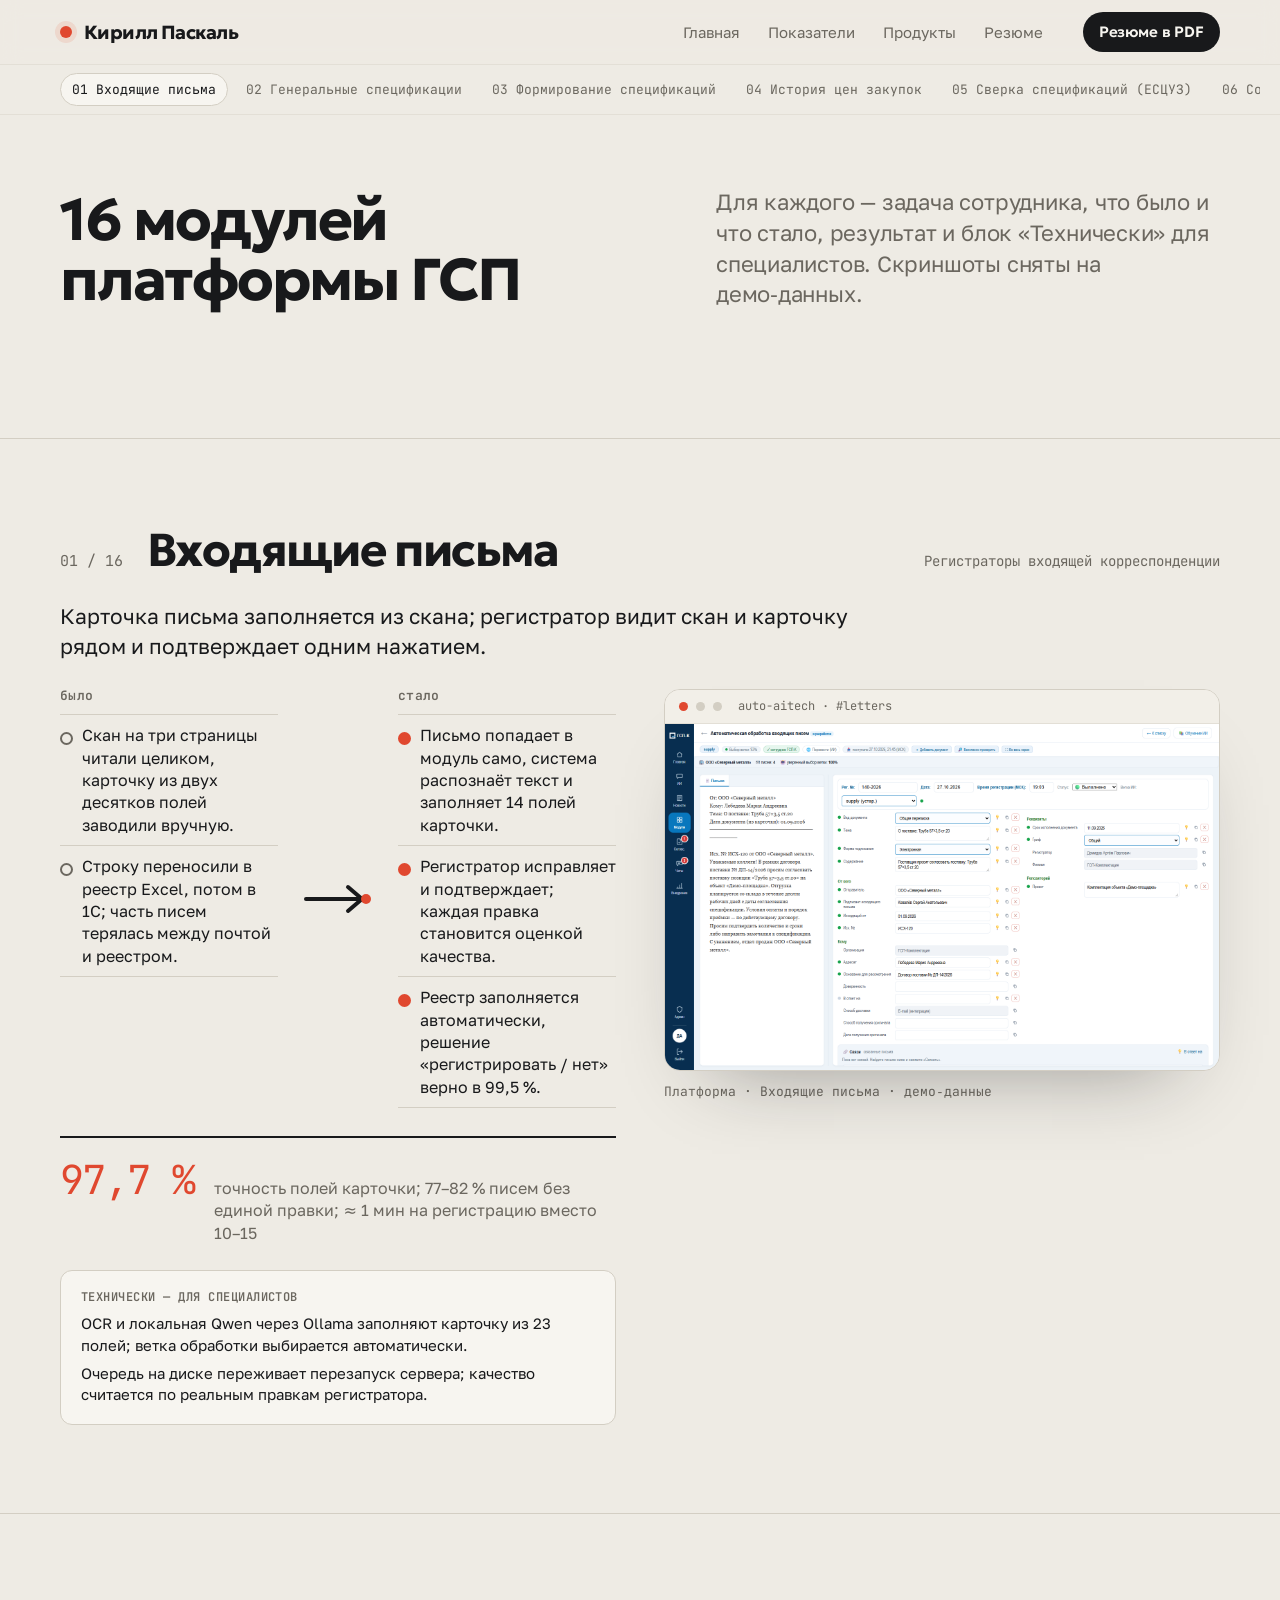
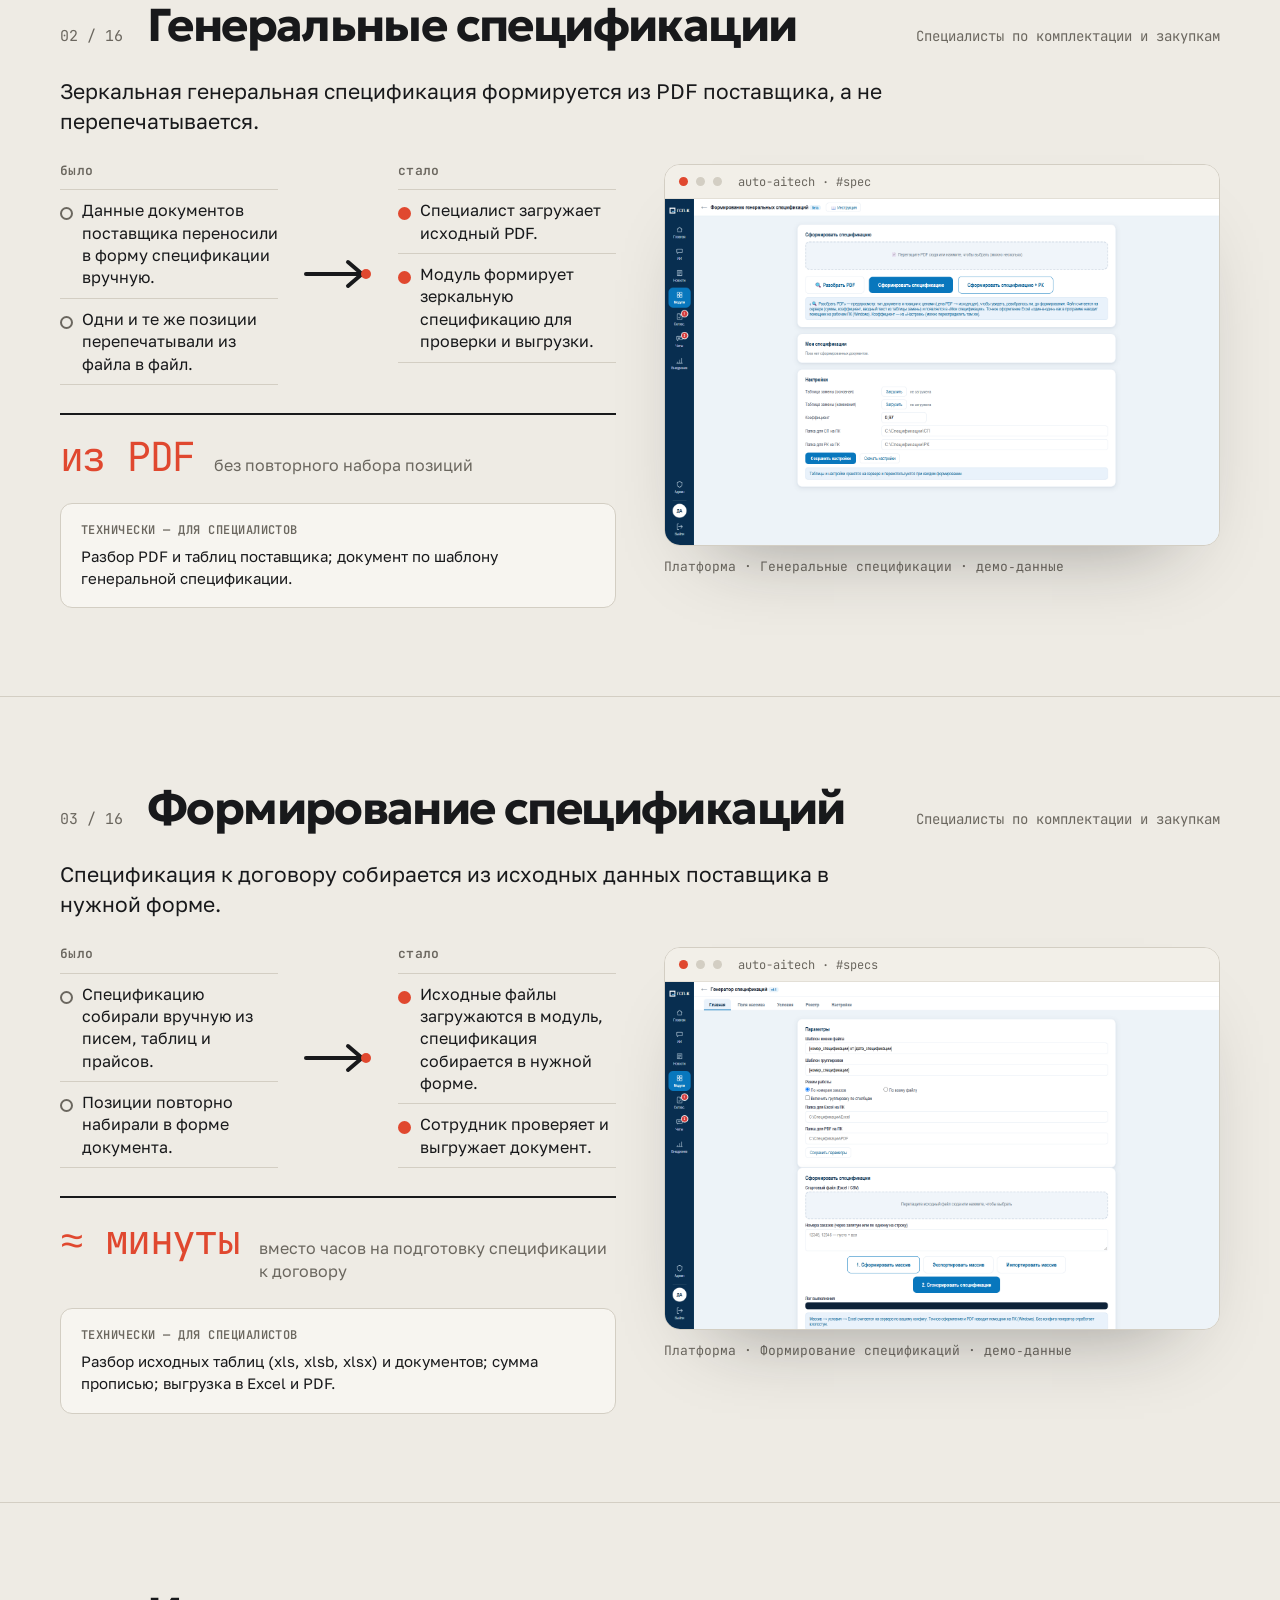
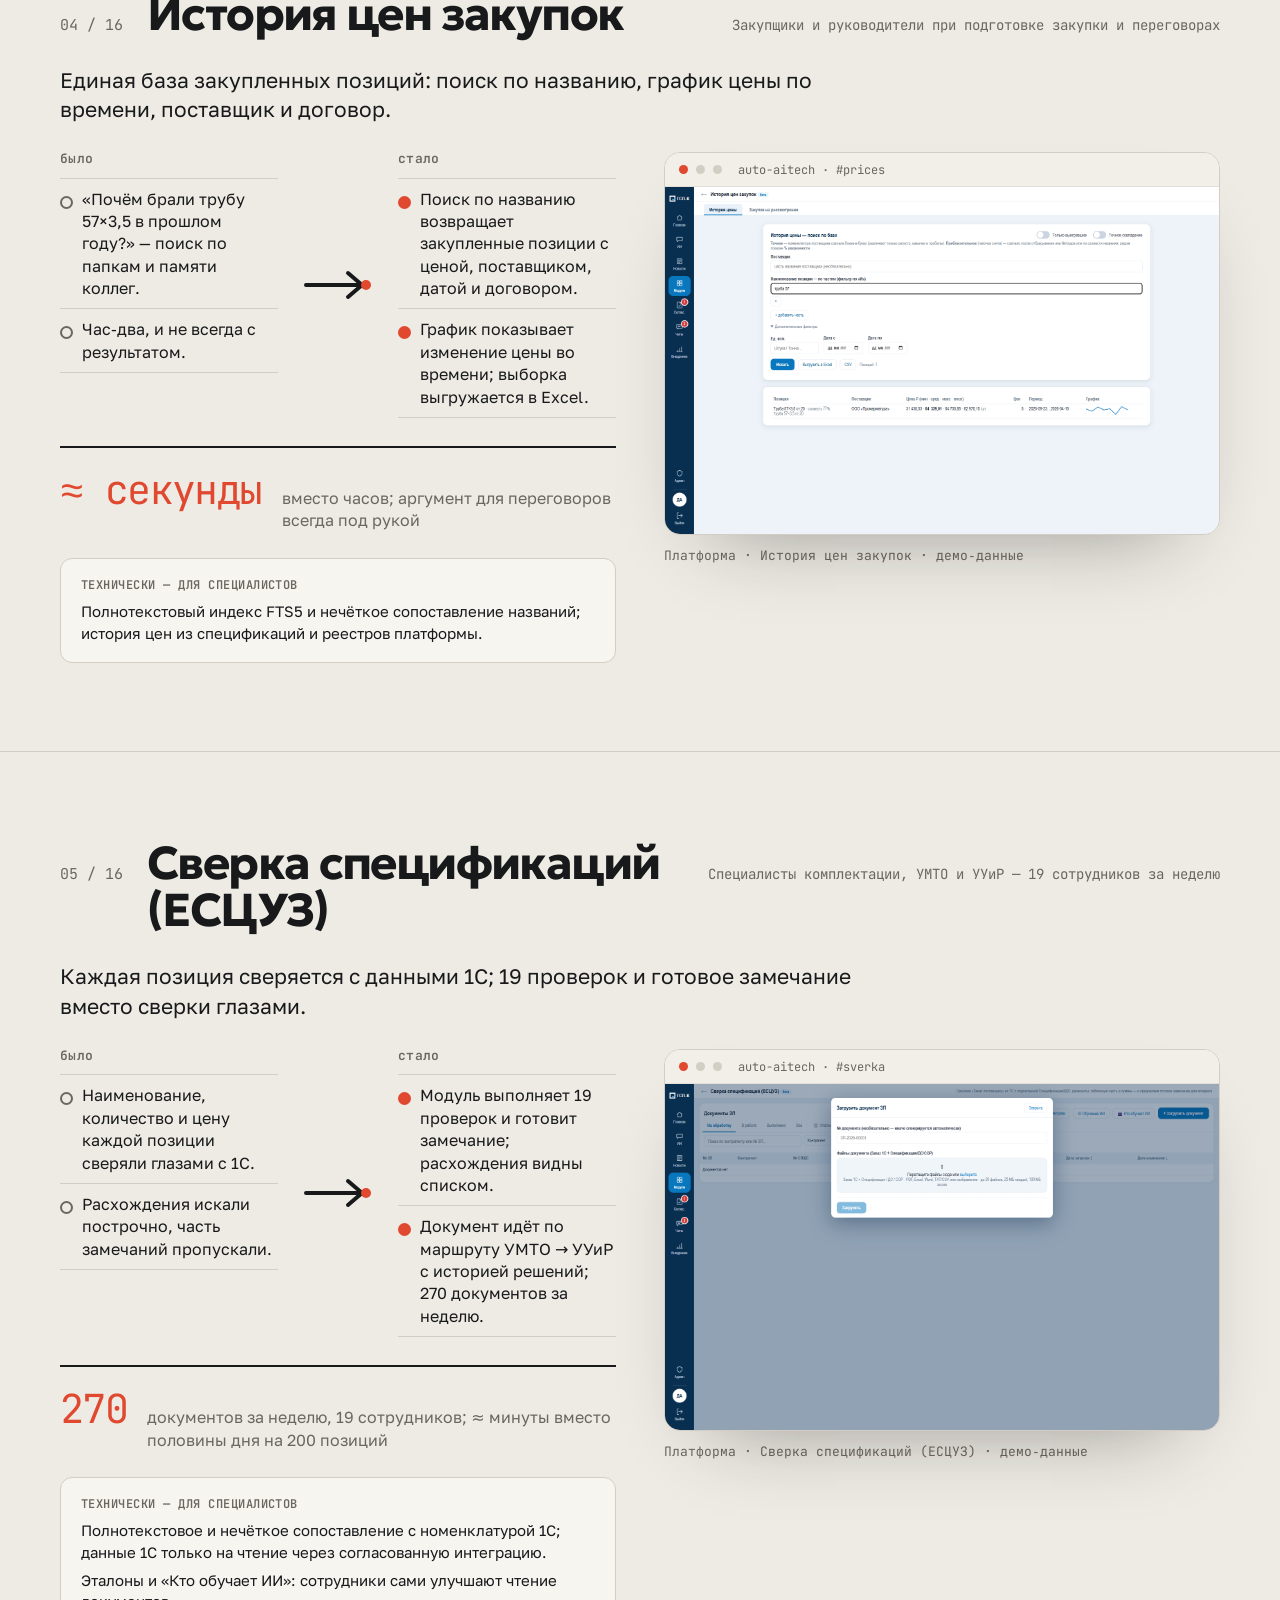
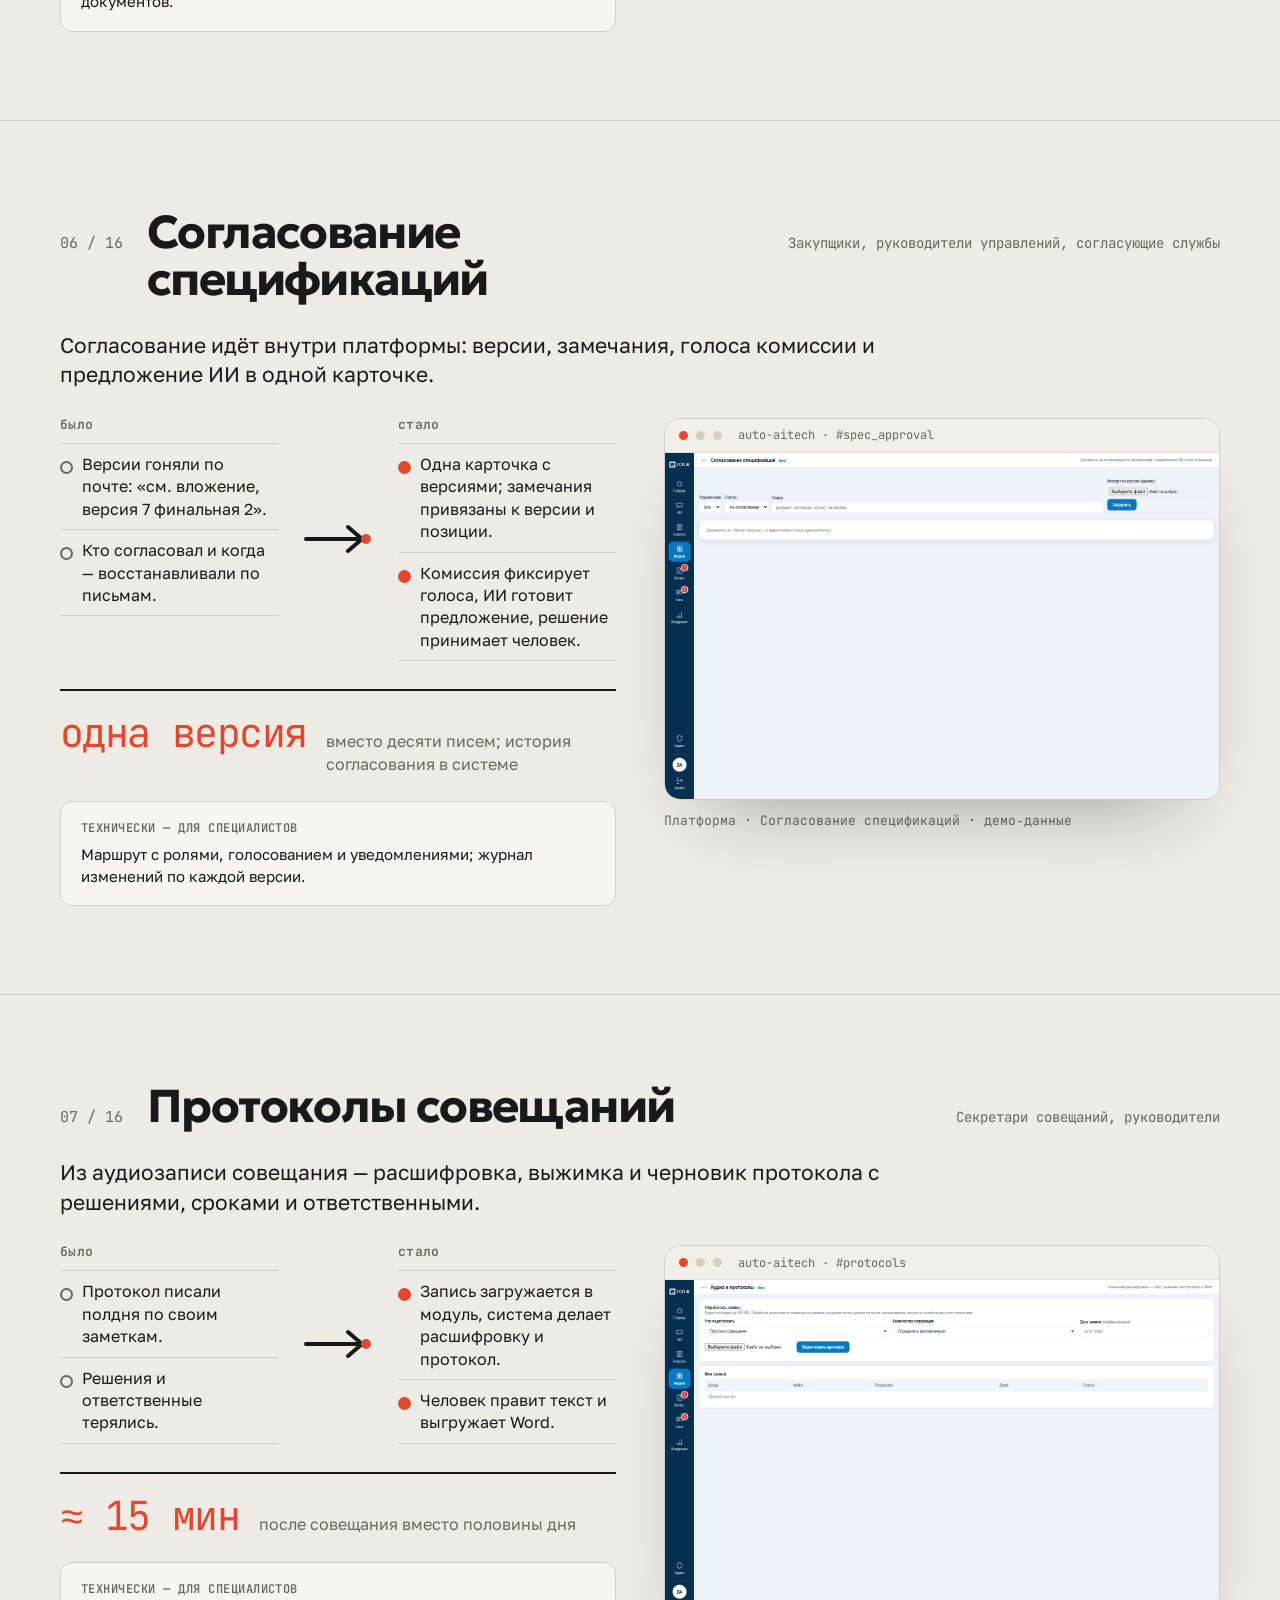
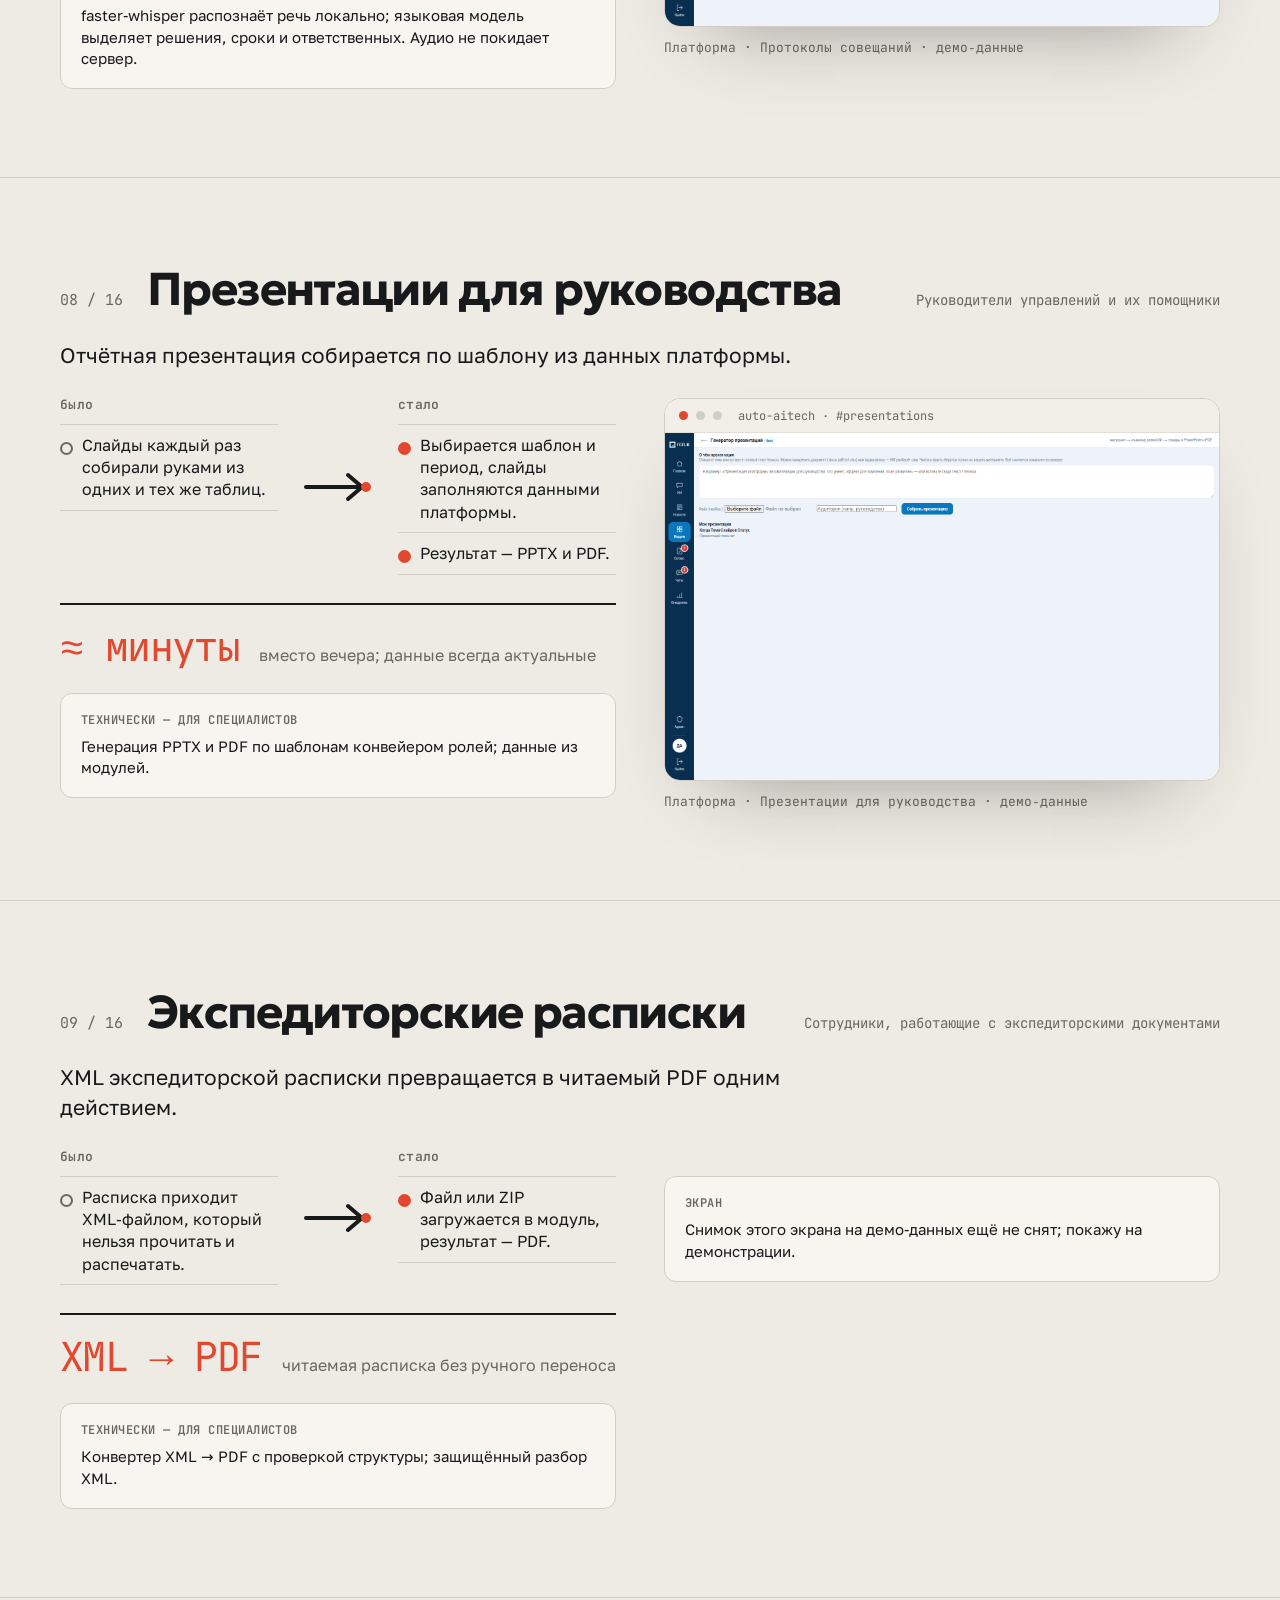
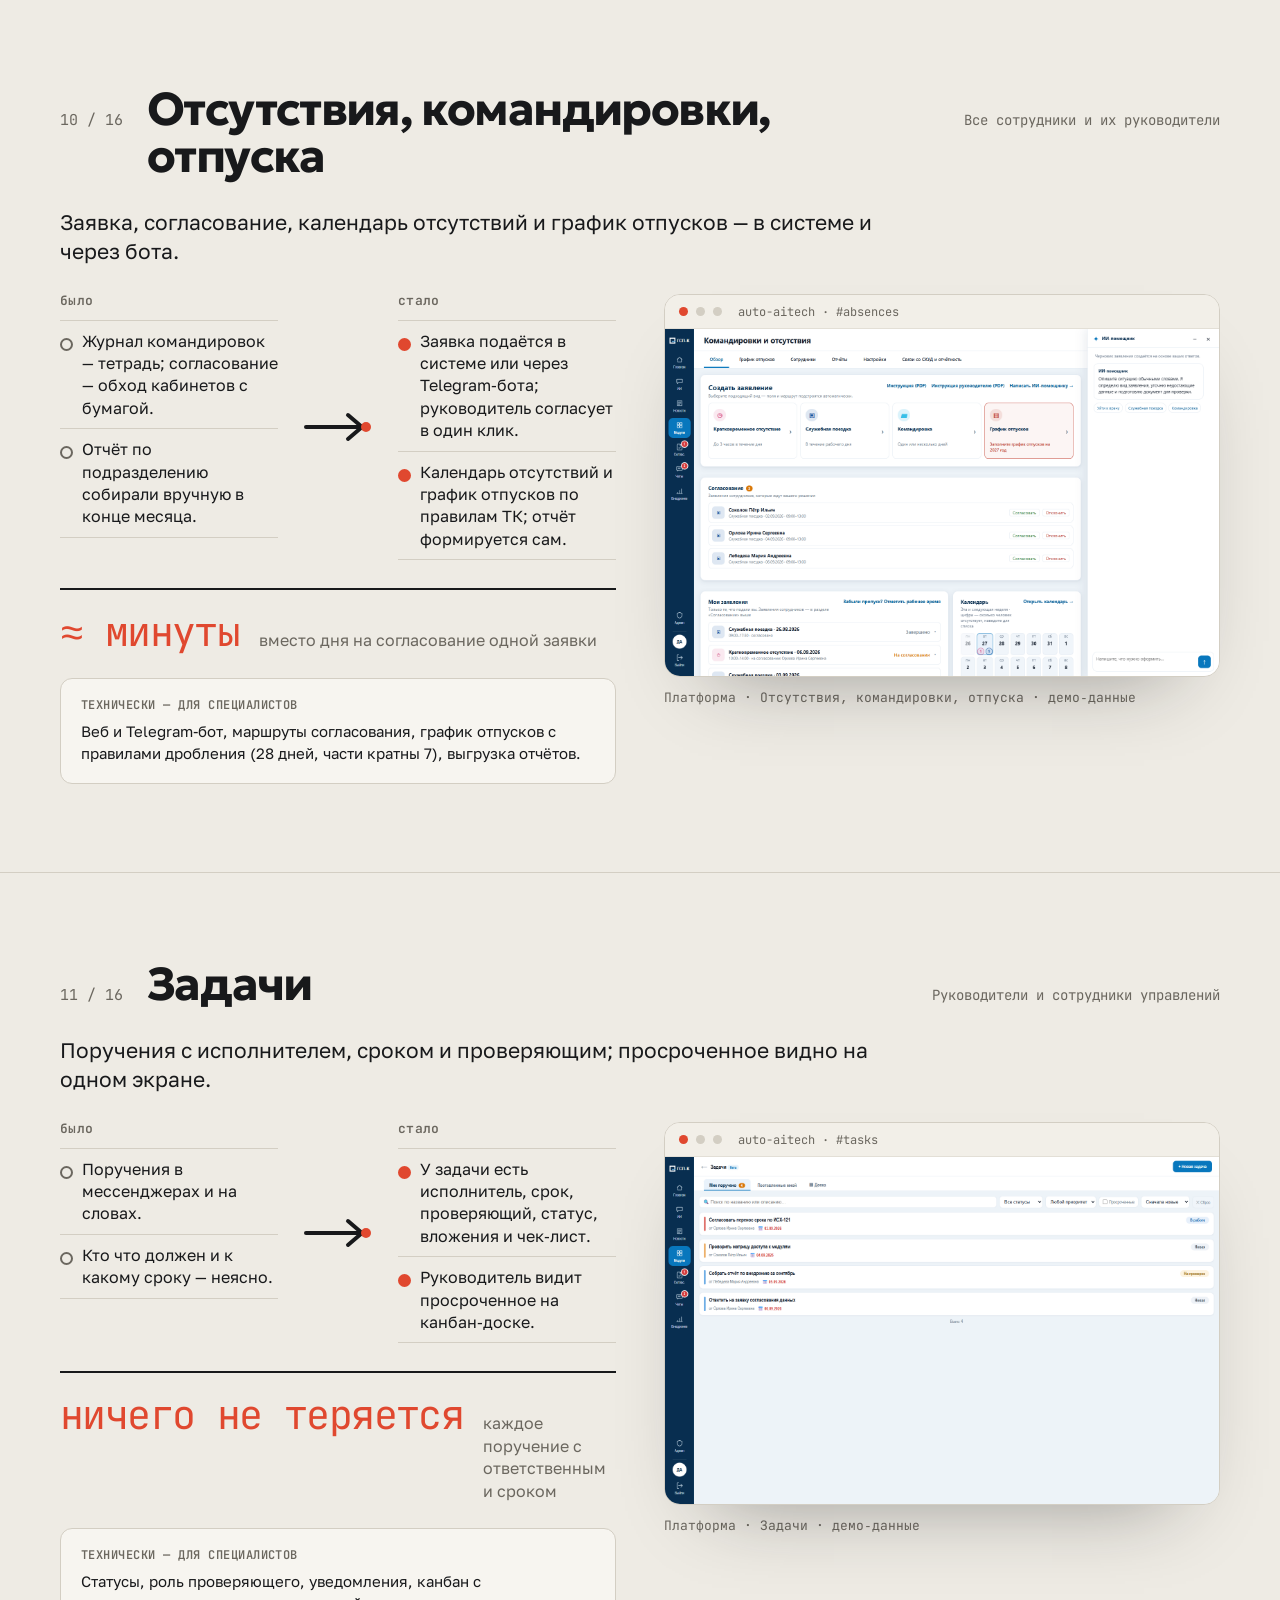
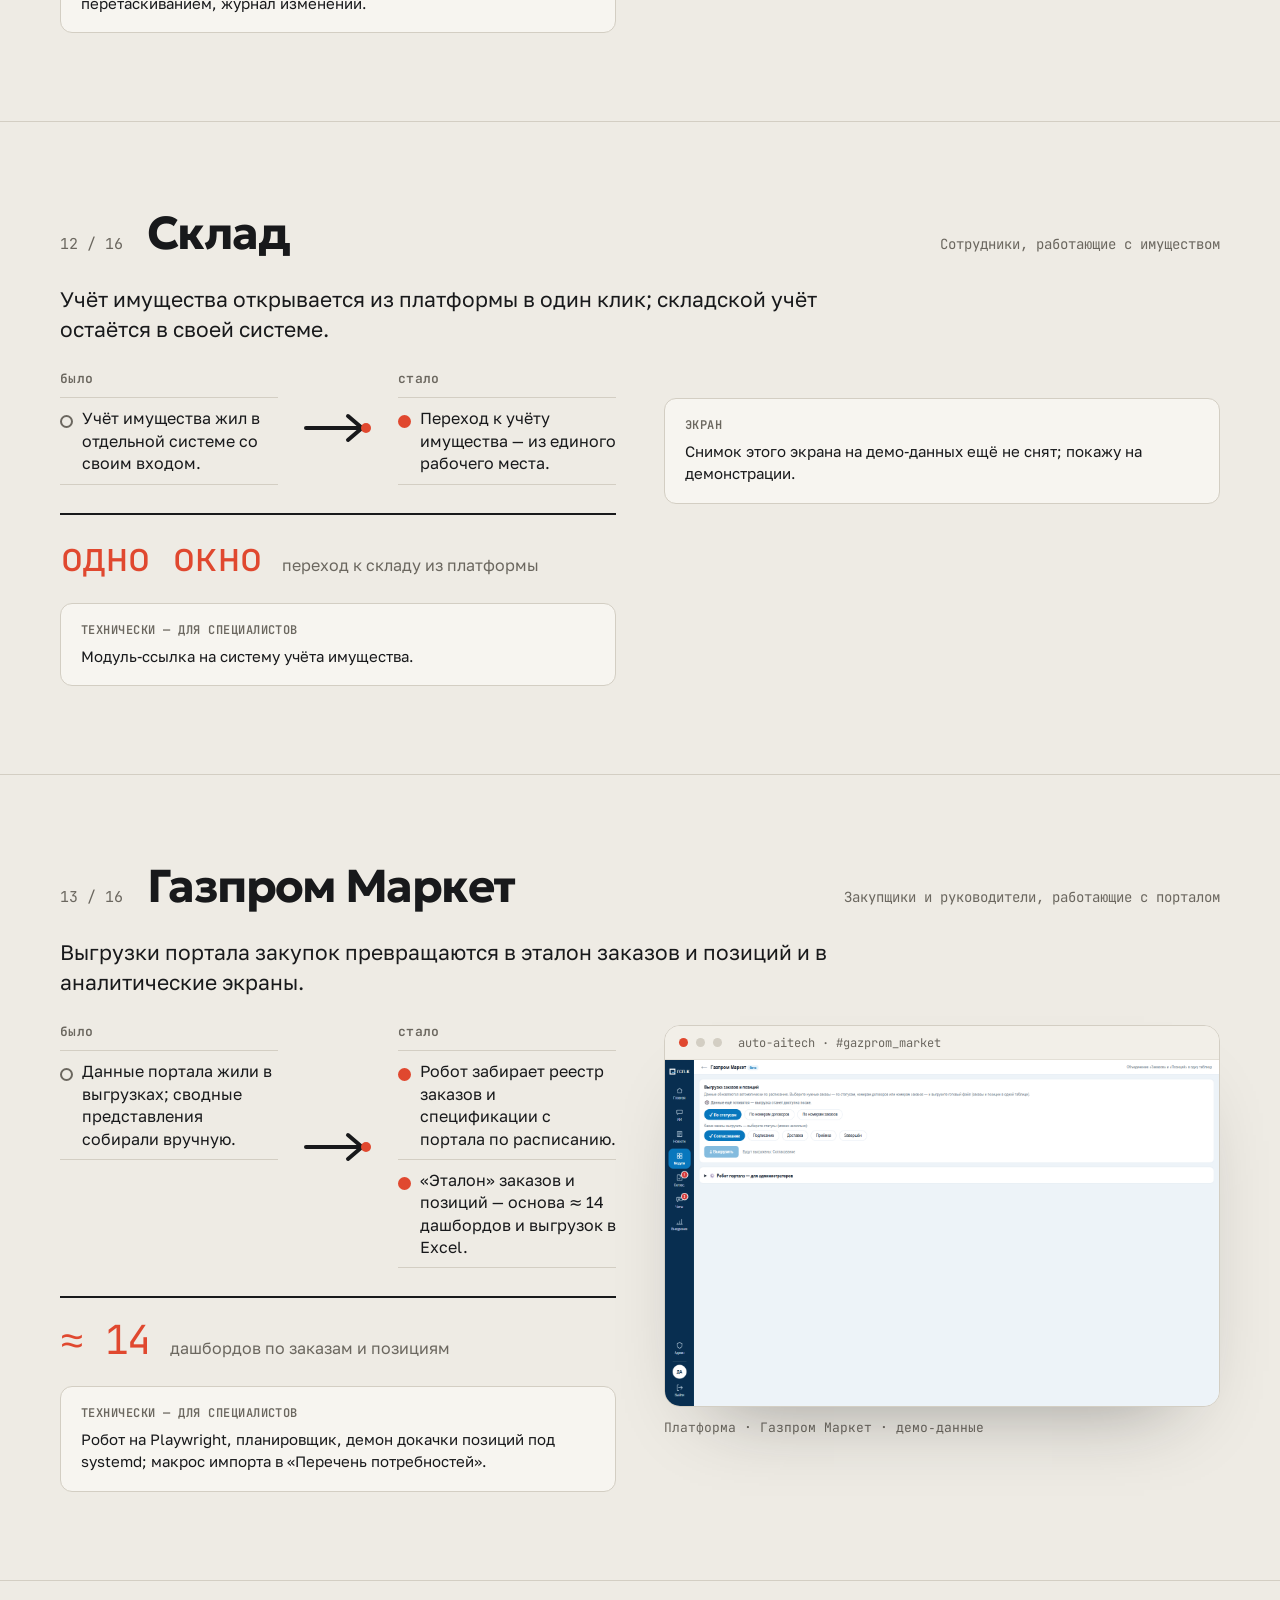
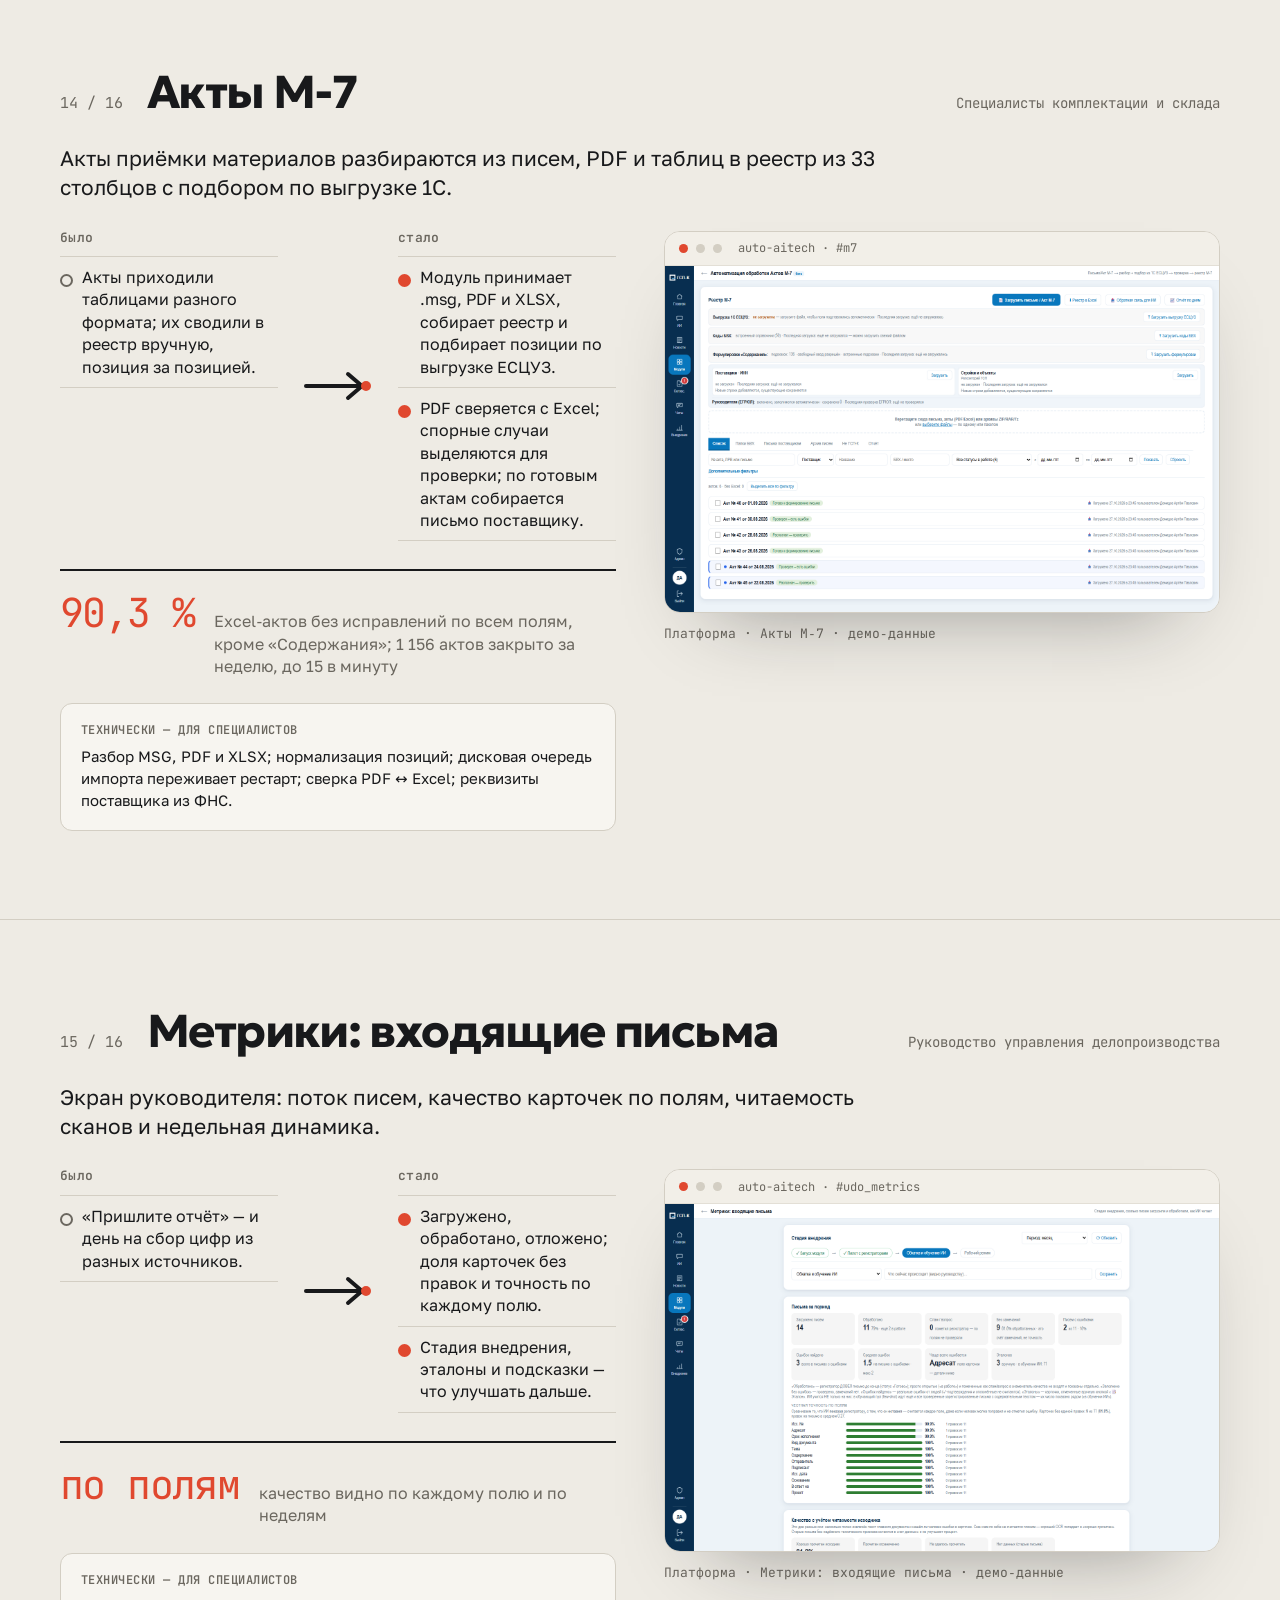
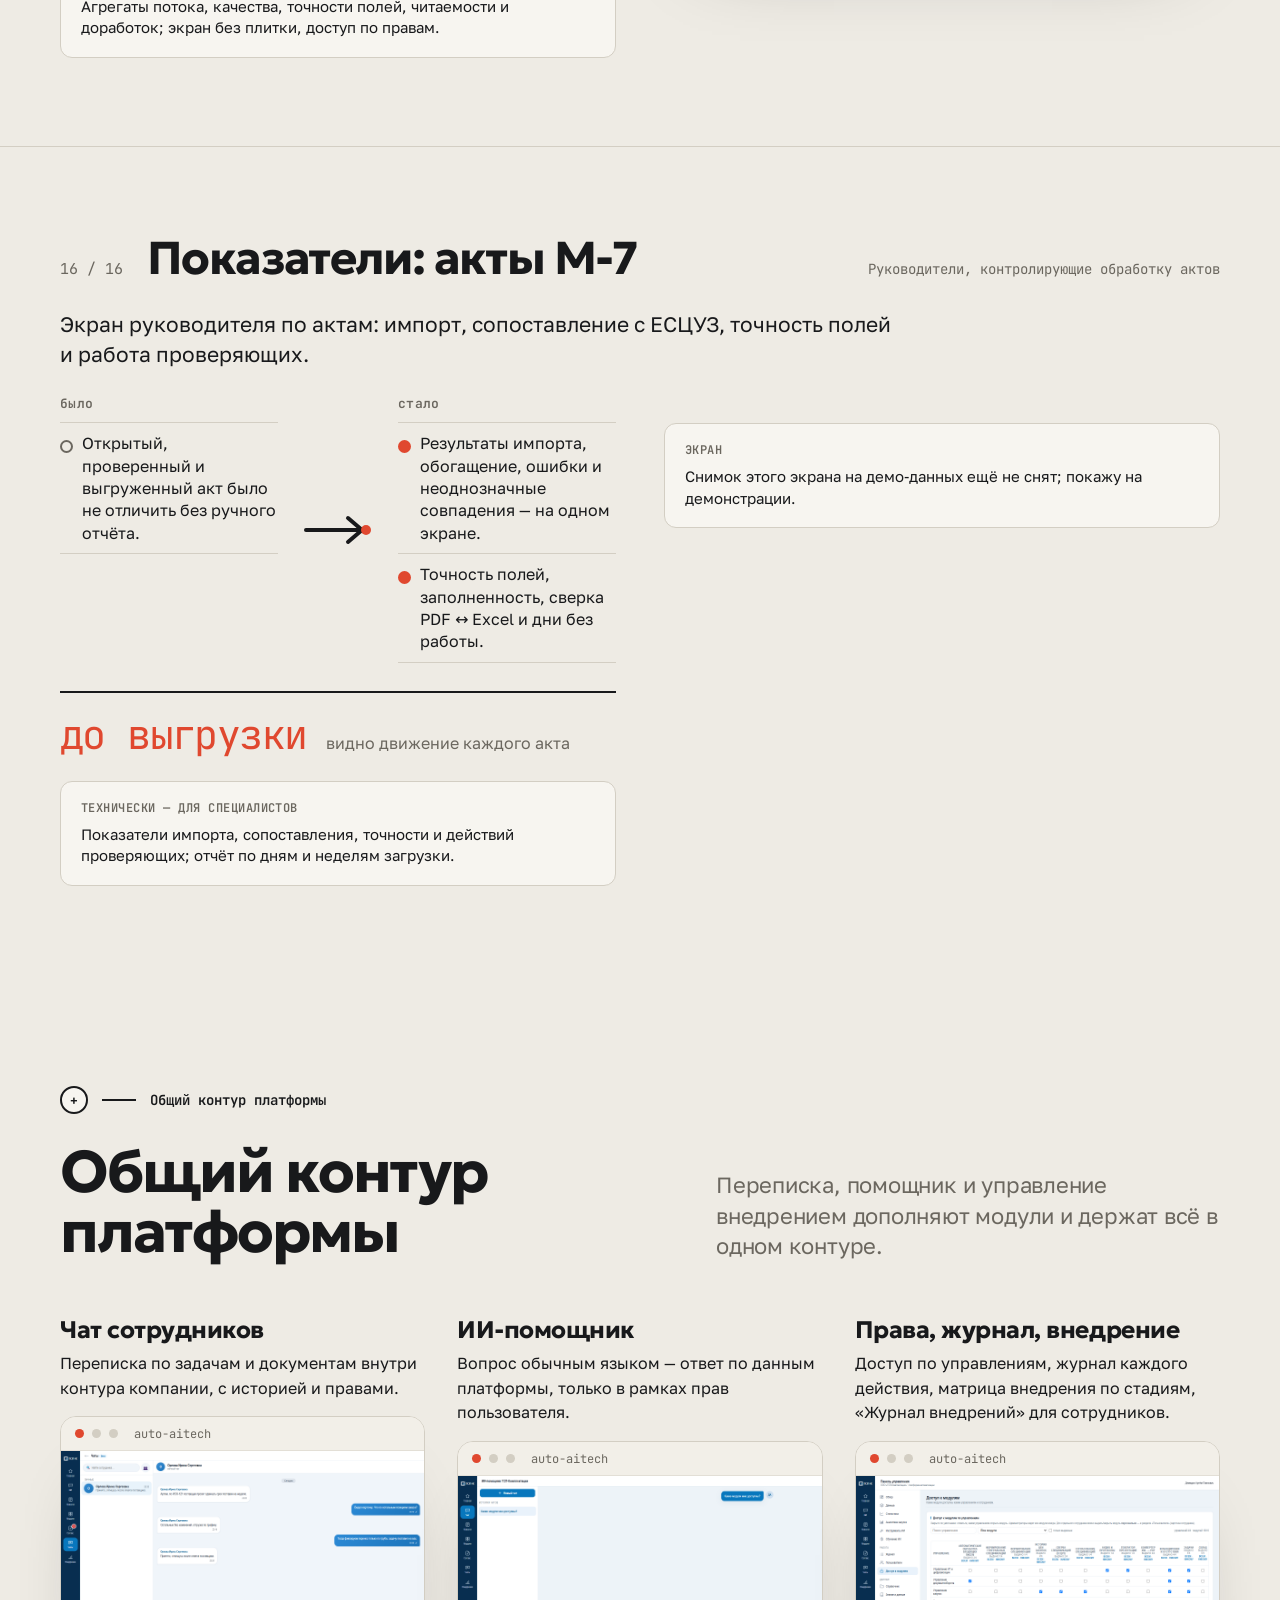
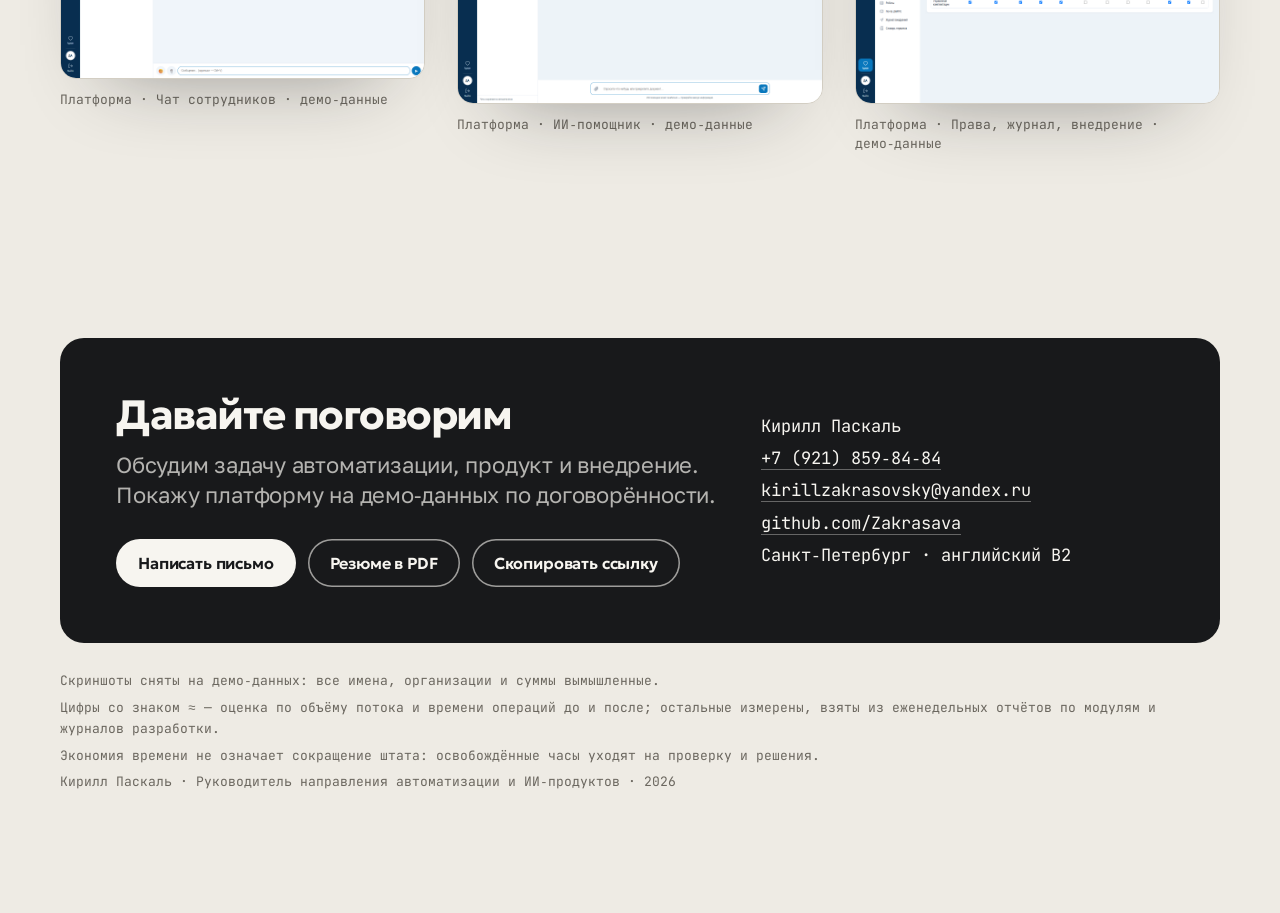
==== commit c1b59883: "Сайт v2: правки по ревью (часы 12 700, оговорка М-7, показ без JS)" ====
--- a/modules.html
+++ b/modules.html
@@ -1,7 +1,8 @@
 <!doctype html>
-<html lang="ru">
+<html lang="ru" class="no-js">
 <head>
 <meta charset="utf-8">
+<script>document.documentElement.className="js"</script>
 <meta name="viewport" content="width=device-width, initial-scale=1, viewport-fit=cover">
 <meta name="theme-color" content="#EEEBE4">
 <title>Модули платформы — Кирилл Паскаль</title>
@@ -178,7 +179,7 @@
     <p class="what fx">Акты приёмки материалов разбираются из писем, PDF и таблиц в реестр из 33 столбцов с подбором по выгрузке 1С.</p>
     <div class="body">
       <div><div class="ws"><div class="was"><h4>было</h4><ul><li>Акты приходили таблицами разного формата; их сводили в реестр вручную, позиция за позицией.</li></ul></div><div class="arrow" aria-hidden="true"><svg viewBox="0 0 72 40"><path d="M4 20 H58" /><path d="M46 8 L60 20 L46 32" /><circle cx="64" cy="20" r="5"/></svg></div><div class="now"><h4>стало</h4><ul><li>Модуль принимает .msg, PDF и XLSX, собирает реестр и подбирает позиции по выгрузке ЕСЦУЗ.</li><li>PDF сверяется с Excel; спорные случаи выделяются для проверки; по готовым актам собирается письмо поставщику.</li></ul></div></div>
-        <div class="result fx"><b>90,3 %</b><span>Excel‑актов без исправлений; 1 156 актов закрыто за неделю, до 15 в минуту</span></div>
+        <div class="result fx"><b>90,3 %</b><span>Excel‑актов без исправлений по всем полям, кроме «Содержания»; 1 156 актов закрыто за неделю, до 15 в минуту</span></div>
         <div class="tech fx"><h4>ТЕХНИЧЕСКИ — ДЛЯ СПЕЦИАЛИСТОВ</h4><p>Разбор MSG, PDF и XLSX; нормализация позиций; дисковая очередь импорта переживает рестарт; сверка PDF ↔ Excel; реквизиты поставщика из ФНС.</p></div></div>
       <div class="fx"><figure><div class="shot"><div class="bar"><i></i><i></i><i></i><span>auto-aitech · #m7</span></div><img src="uploads/m7.png" alt="Платформа · Акты М‑7 · демо‑данные" loading="lazy"></div><figcaption class="cap">Платформа · Акты М‑7 · демо‑данные</figcaption></figure></div>
     </div>
--- a/assets/v2.css
+++ b/assets/v2.css
@@ -65,7 +65,8 @@
 section.tight{padding:72px 0}
 .kicker{display:flex;align-items:center;gap:14px;font-family:var(--m);font-size:14px;color:var(--muted);margin-bottom:28px}
 .kicker b{font-weight:600;color:var(--ink)}
-.kicker i{width:34px;height:2px;background:var(--ink);display:block;transform-origin:left;transform:scaleX(0);transition:transform .9s var(--inout) .1s}
+.kicker i{width:34px;height:2px;background:var(--ink);display:block;transform-origin:left;transition:transform .9s var(--inout) .1s}
+.js .kicker i{transform:scaleX(0)}
 .in .kicker i{transform:none}
 .kicker .n{display:inline-grid;place-items:center;width:28px;height:28px;border-radius:50%;border:2px solid var(--ink);background:var(--paper);font:600 13px var(--m);color:var(--ink)}
 .sec-head{display:grid;grid-template-columns:minmax(0,1.1fr) minmax(0,.9fr);gap:40px;align-items:end;margin-bottom:56px}
@@ -73,12 +74,13 @@
 .hr{height:1px;background:var(--hair);border:0}
 
 /* появление */
-.fx{opacity:0;transform:translateY(18px);transition:opacity .7s var(--ease),transform .8s var(--ease)}
+.js .fx{opacity:0;transform:translateY(18px);transition:opacity .7s var(--ease),transform .8s var(--ease)}
 .fx.fade{transform:none}
 .in .fx,.fx.on{opacity:1;transform:none}
 .in .fx:nth-child(2){transition-delay:.08s}.in .fx:nth-child(3){transition-delay:.16s}.in .fx:nth-child(4){transition-delay:.24s}.in .fx:nth-child(5){transition-delay:.32s}.in .fx:nth-child(6){transition-delay:.4s}
 .mask{display:block;overflow:hidden;padding-bottom:.08em;margin-bottom:-.08em}
-.mask>span{display:block;transform:translateY(110%);transition:transform 1s var(--ease)}
+.mask>span{display:block;transition:transform 1s var(--ease)}
+.js .mask>span{transform:translateY(110%);transition:transform 1s var(--ease)}
 .in .mask>span{transform:none}
 .in .mask:nth-of-type(2)>span{transition-delay:.1s}.in .mask:nth-of-type(3)>span{transition-delay:.2s}
 
@@ -101,10 +103,11 @@
 .route{position:relative;margin-top:24px}
 .route svg{display:block;width:100%;height:auto;overflow:visible}
 .route .ln{fill:none;stroke:var(--ink);stroke-width:8;stroke-linecap:round;stroke-linejoin:round}
-.route .ln.draw{stroke-dasharray:1;stroke-dashoffset:1}
+.js .route .ln.draw{stroke-dasharray:1;stroke-dashoffset:1}
 .in .route .ln.draw{animation:draw 1.8s var(--inout) .2s forwards}
 @keyframes draw{to{stroke-dashoffset:0}}
-.route .st{fill:var(--paper);stroke:var(--ink);stroke-width:5;transform-box:fill-box;transform-origin:center;transform:scale(0);transition:transform .5s var(--ease)}
+.route .st{fill:var(--paper);stroke:var(--ink);stroke-width:5;transform-box:fill-box;transform-origin:center;transition:transform .5s var(--ease)}
+.js .route .st{transform:scale(0)}
 .in .route .st{transform:scale(1)}
 .route .st.lit{fill:var(--signal);stroke:var(--signal)}
 .in .route .st:nth-of-type(2){transition-delay:.35s}.in .route .st:nth-of-type(3){transition-delay:.7s}.in .route .st:nth-of-type(4){transition-delay:1.05s}.in .route .st:nth-of-type(5){transition-delay:1.4s}.in .route .st:nth-of-type(6){transition-delay:1.75s}
@@ -135,7 +138,8 @@
 .ws .now li::before{background:var(--signal);border-color:var(--signal)}
 .ws .arrow{align-self:center;display:grid;place-items:center}
 .ws .arrow svg{width:72px;height:40px;overflow:visible}
-.ws .arrow path{fill:none;stroke:var(--ink);stroke-width:4;stroke-linecap:round;stroke-dasharray:1;stroke-dashoffset:1}
+.ws .arrow path{fill:none;stroke:var(--ink);stroke-width:4;stroke-linecap:round}
+.js .ws .arrow path{stroke-dasharray:1;stroke-dashoffset:1}
 .in .ws .arrow path{animation:draw 1.2s var(--inout) .3s forwards}
 .ws .arrow circle{fill:var(--signal)}
 .result{margin-top:28px;display:grid;grid-template-columns:auto 1fr;gap:20px;align-items:baseline;padding:22px 0 0;border-top:2px solid var(--ink)}
@@ -170,9 +174,11 @@
 .chain{position:relative;margin-top:16px}
 .chain ol{list-style:none;display:grid;grid-template-columns:repeat(5,minmax(0,1fr));gap:28px 20px;counter-reset:s}
 .chain li{position:relative;padding-top:34px}
-.chain li::before{content:"";position:absolute;left:0;top:9px;width:18px;height:18px;border-radius:50%;background:var(--paper);border:3px solid var(--ink);z-index:1;transform:scale(0);transition:transform .5s var(--ease)}
+.chain li::before{content:"";position:absolute;left:0;top:9px;width:18px;height:18px;border-radius:50%;background:var(--paper);border:3px solid var(--ink);z-index:1;transition:transform .5s var(--ease)}
+.js .chain li::before{transform:scale(0)}
 .in .chain li::before{transform:scale(1)}
-.chain li::after{content:"";position:absolute;left:18px;right:-20px;top:16px;height:4px;background:var(--ink);transform-origin:left;transform:scaleX(0);transition:transform .7s var(--inout)}
+.chain li::after{content:"";position:absolute;left:18px;right:-20px;top:16px;height:4px;background:var(--ink);transform-origin:left;transition:transform .7s var(--inout)}
+.js .chain li::after{transform:scaleX(0)}
 .in .chain li::after{transform:scaleX(1)}
 .chain li:last-child::after{display:none}
 .chain li:nth-child(2)::before{transition-delay:.3s}.chain li:nth-child(2)::after{transition-delay:.3s}
@@ -222,7 +228,8 @@
 .phone{width:300px;margin:0 auto;background:var(--ink);border-radius:36px;padding:14px;box-shadow:0 50px 90px -50px rgba(24,25,27,.6)}
 .phone .scr{background:#0E1621;border-radius:26px;padding:18px 14px;min-height:520px;color:#E8ECF2;font-size:14px;line-height:1.4;display:flex;flex-direction:column;gap:10px}
 .phone .hd{font:600 13px var(--m);color:#8A96A8;display:flex;justify-content:space-between;margin-bottom:6px}
-.msg{max-width:88%;padding:10px 12px;border-radius:14px;background:#182533;opacity:0;transform:translateY(10px);transition:opacity .5s var(--ease),transform .6s var(--ease)}
+.msg{max-width:88%;padding:10px 12px;border-radius:14px;background:#182533;transition:opacity .5s var(--ease),transform .6s var(--ease)}
+.js .msg{opacity:0;transform:translateY(10px)}
 .msg.me{align-self:flex-end;background:#2B5278}
 .msg small{display:block;margin-top:4px;font:400 11px var(--m);color:#8A96A8;text-align:right}
 .in .msg{opacity:1;transform:none}
@@ -236,9 +243,11 @@
 .chart svg{width:100%;height:auto;display:block;overflow:visible}
 .chart .grid line{stroke:var(--hair-2);stroke-width:1}
 .chart .goal{stroke:var(--signal);stroke-width:1.5;stroke-dasharray:4 6}
-.chart .line{fill:none;stroke:var(--ink);stroke-width:4;stroke-linecap:round;stroke-linejoin:round;stroke-dasharray:1;stroke-dashoffset:1}
+.chart .line{fill:none;stroke:var(--ink);stroke-width:4;stroke-linecap:round;stroke-linejoin:round}
+.js .chart .line{stroke-dasharray:1;stroke-dashoffset:1}
 .in .chart .line{animation:draw 2.2s var(--inout) .2s forwards}
-.chart .dot{fill:var(--paper);stroke:var(--ink);stroke-width:3;transform-box:fill-box;transform-origin:center;transform:scale(0);transition:transform .4s var(--ease)}
+.chart .dot{fill:var(--paper);stroke:var(--ink);stroke-width:3;transform-box:fill-box;transform-origin:center;transition:transform .4s var(--ease)}
+.js .chart .dot{transform:scale(0)}
 .chart .dot.lit{fill:var(--signal);stroke:var(--signal)}
 .in .chart .dot{transform:scale(1)}
 .chart text{font:400 13px var(--m);fill:var(--muted)}
@@ -365,6 +374,7 @@
   .mod .who{white-space:normal}
 }
 @media (prefers-reduced-motion:reduce){
+  html{scroll-behavior:auto!important}
   *,*::before,*::after{transition:none!important;animation:none!important}
   .fx,.mask>span,.route .st,.chain li::before,.chain li::after,.chart .dot,.msg{opacity:1;transform:none}
   .route .ln.draw,.chart .line,.ws .arrow path{stroke-dashoffset:0}
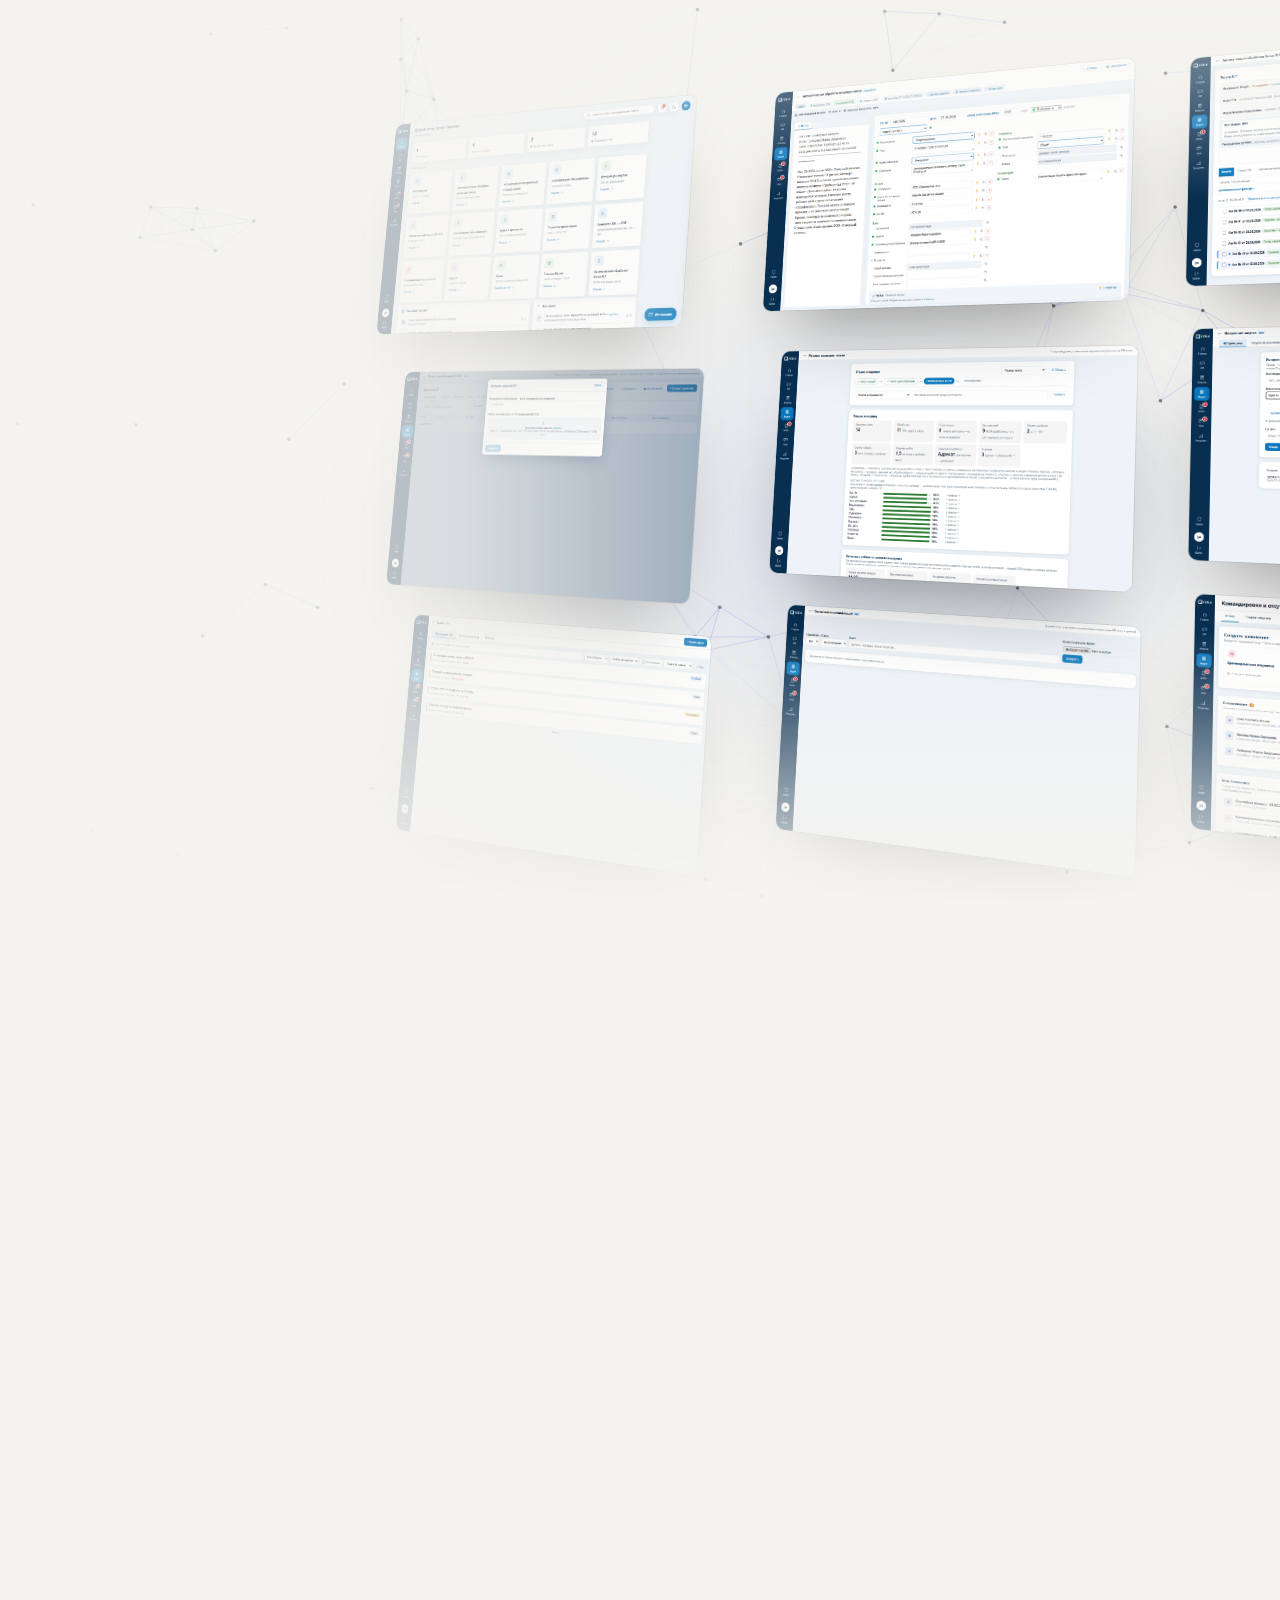
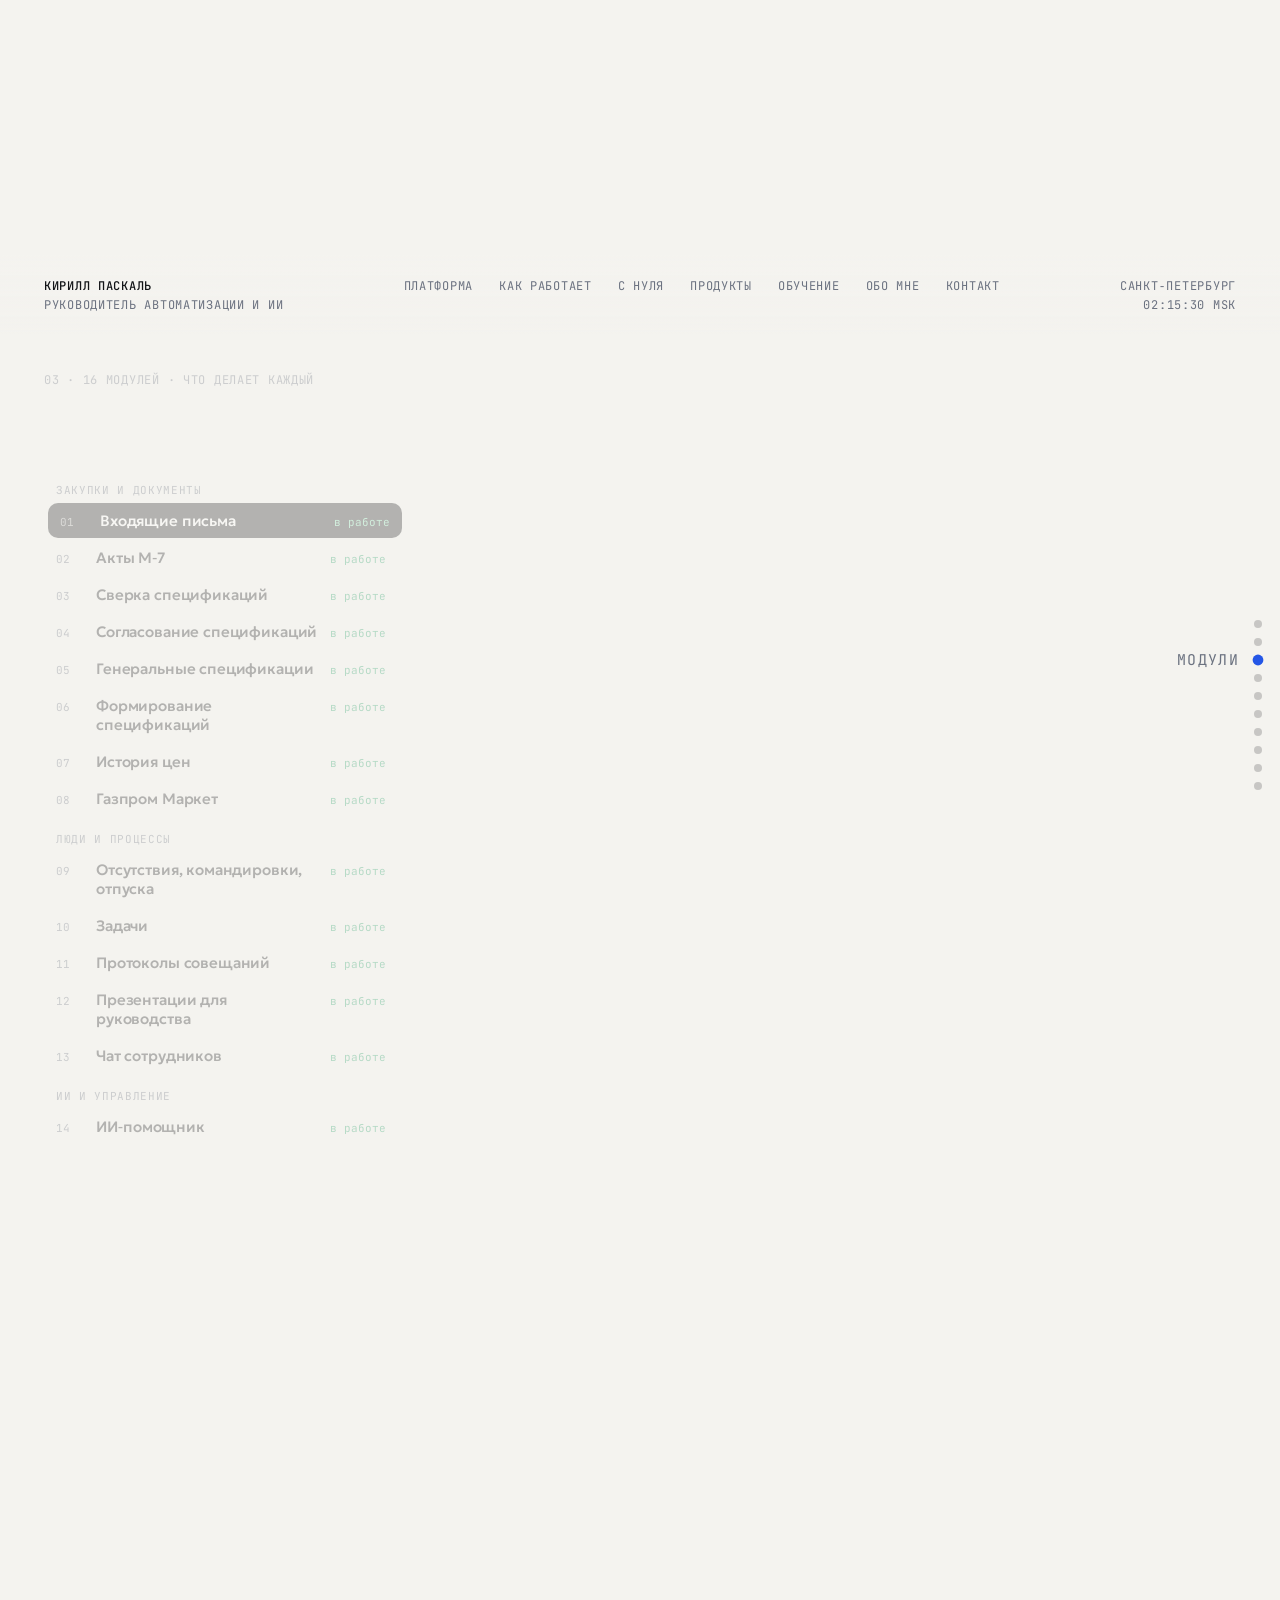
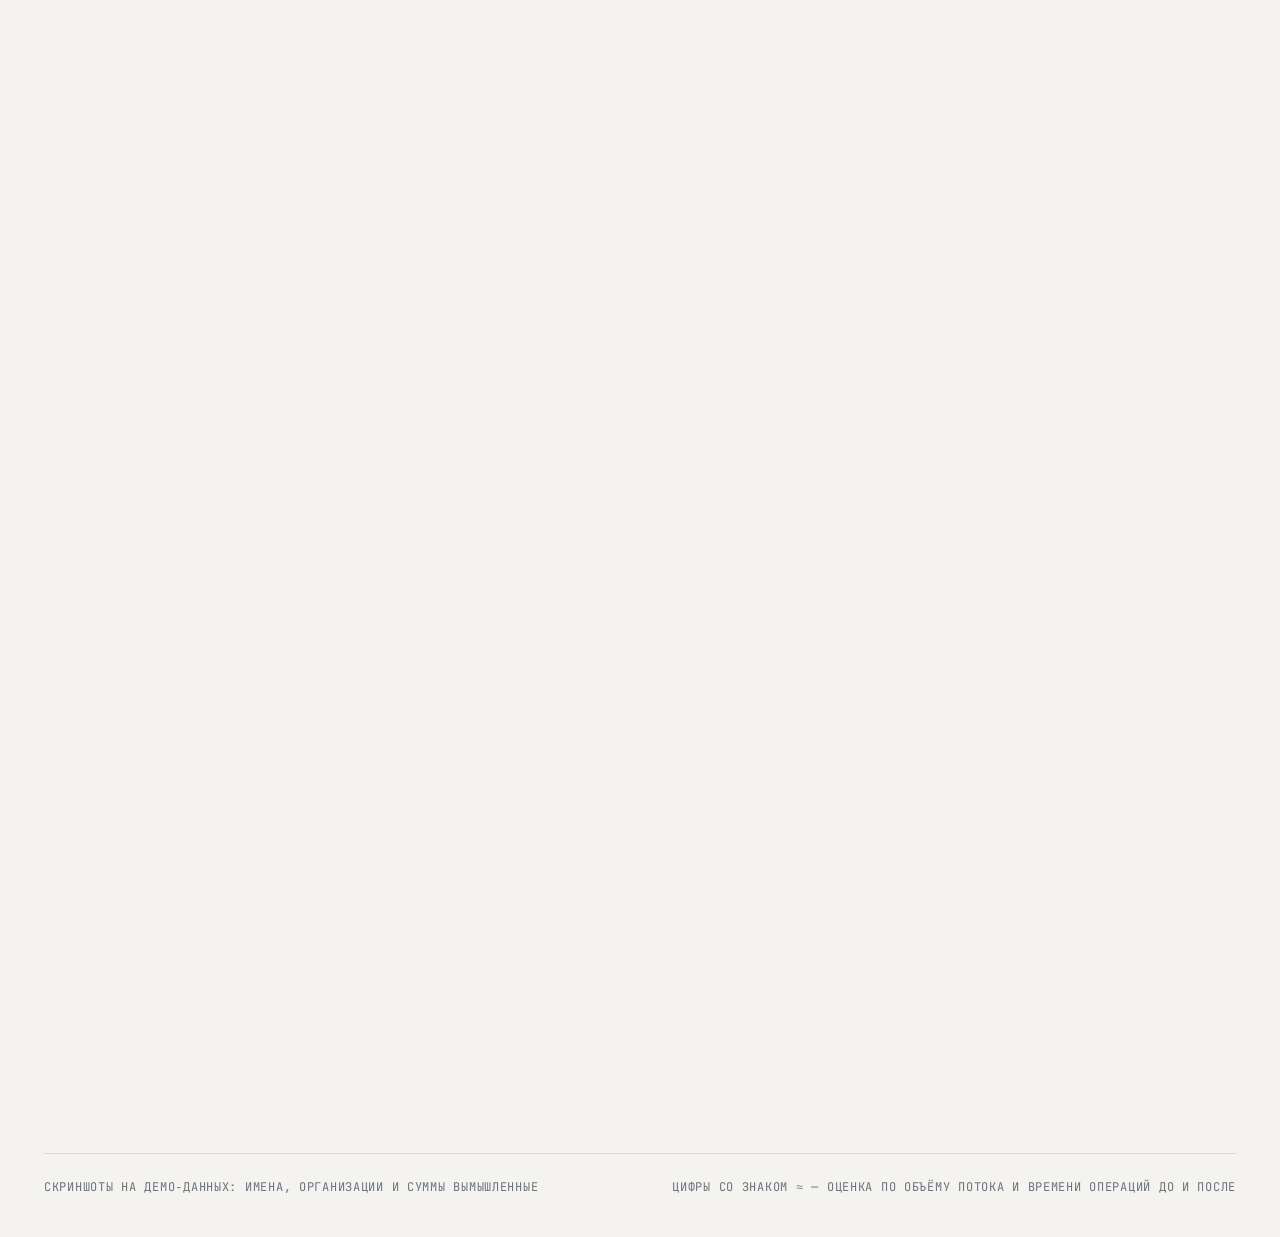
==== commit 363d51e2: "Сайт v5: один экран за другим — платформа как портал, модули по одному, живые схемы, посыл про квали" ====
--- a/modules.html
+++ b/modules.html
@@ -1,222 +1 @@
-<!doctype html>
-<html lang="ru" class="no-js">
-<head>
-<meta charset="utf-8">
-<script>document.documentElement.className="js"</script>
-<meta name="viewport" content="width=device-width, initial-scale=1, viewport-fit=cover">
-<meta name="theme-color" content="#EEEBE4">
-<title>Модули платформы — Кирилл Паскаль</title>
-<meta name="description" content="16 модулей корпоративной ИИ‑платформы закупок: что было, что стало, результат, как устроено.">
-<meta property="og:title" content="Модули платформы — Кирилл Паскаль">
-<meta property="og:description" content="16 модулей корпоративной ИИ‑платформы закупок: что было, что стало, результат, как устроено.">
-<meta property="og:type" content="website">
-<meta property="og:url" content="https://zakrasava.github.io/kirill-portfolio/modules.html">
-<meta property="og:image" content="https://zakrasava.github.io/kirill-portfolio/uploads/home.png">
-<link rel="icon" href="assets/favicon.svg" type="image/svg+xml">
-<link rel="stylesheet" href="assets/v2.css">
-</head>
-<body><header class="top" id="top"><div class="wrap"><a class="brand" href="index.html"><i></i>Кирилл Паскаль</a><nav aria-label="Разделы"><a href="index.html">Главная</a><a href="index.html#metrics">Показатели</a><a href="index.html#ritm">Продукты</a><a href="resume.html">Резюме</a></nav><a class="btn sm" href="resume.pdf" download>Резюме в PDF</a></div></header><div class="modnav"><div class="wrap"><a href="#letters">01 Входящие письма</a><a href="#spec">02 Генеральные спецификации</a><a href="#specs">03 Формирование спецификаций</a><a href="#prices">04 История цен закупок</a><a href="#sverka">05 Сверка спецификаций (ЕСЦУЗ)</a><a href="#spec_approval">06 Согласование спецификаций</a><a href="#protocols">07 Протоколы совещаний</a><a href="#presentations">08 Презентации для руководства</a><a href="#xml_pdf">09 Экспедиторские расписки</a><a href="#absences">10 Отсутствия, командировки, отпуска</a><a href="#tasks">11 Задачи</a><a href="#warehouse">12 Склад</a><a href="#gazprom_market">13 Газпром Маркет</a><a href="#m7">14 Акты М‑7</a><a href="#udo_metrics">15 Метрики: входящие письма</a><a href="#m7_metrics">16 Показатели: акты М‑7</a></div></div><main><section class="tight" data-in><div class="wrap"><div class="sec-head"><h1 class="h-l mask"><span>16 модулей платформы ГСП</span></h1>
-            <p class="lead fx">Для каждого — задача сотрудника, что было и что стало, результат и блок «Технически» для специалистов. Скриншоты сняты на демо‑данных.</p></div></div></section>
-<section class="mod" id="letters" data-in>
-  <div class="wrap">
-    <div class="head"><span class="n">01 / 16</span><h2 class="mask"><span>Входящие письма</span></h2><span class="who">Регистраторы входящей корреспонденции</span></div>
-    <p class="what fx">Карточка письма заполняется из скана; регистратор видит скан и карточку рядом и подтверждает одним нажатием.</p>
-    <div class="body">
-      <div><div class="ws"><div class="was"><h4>было</h4><ul><li>Скан на три страницы читали целиком, карточку из двух десятков полей заводили вручную.</li><li>Строку переносили в реестр Excel, потом в 1С; часть писем терялась между почтой и реестром.</li></ul></div><div class="arrow" aria-hidden="true"><svg viewBox="0 0 72 40"><path d="M4 20 H58" /><path d="M46 8 L60 20 L46 32" /><circle cx="64" cy="20" r="5"/></svg></div><div class="now"><h4>стало</h4><ul><li>Письмо попадает в модуль само, система распознаёт текст и заполняет 14 полей карточки.</li><li>Регистратор исправляет и подтверждает; каждая правка становится оценкой качества.</li><li>Реестр заполняется автоматически, решение «регистрировать / нет» верно в 99,5 %.</li></ul></div></div>
-        <div class="result fx"><b>97,7 %</b><span>точность полей карточки; 77–82 % писем без единой правки; ≈ 1 мин на регистрацию вместо 10–15</span></div>
-        <div class="tech fx"><h4>ТЕХНИЧЕСКИ — ДЛЯ СПЕЦИАЛИСТОВ</h4><p>OCR и локальная Qwen через Ollama заполняют карточку из 23 полей; ветка обработки выбирается автоматически.</p><p>Очередь на диске переживает перезапуск сервера; качество считается по реальным правкам регистратора.</p></div></div>
-      <div class="fx"><figure><div class="shot"><div class="bar"><i></i><i></i><i></i><span>auto-aitech · #letters</span></div><img src="uploads/letters.png" alt="Платформа · Входящие письма · демо‑данные" loading="lazy"></div><figcaption class="cap">Платформа · Входящие письма · демо‑данные</figcaption></figure></div>
-    </div>
-  </div>
-</section>
-<section class="mod" id="spec" data-in>
-  <div class="wrap">
-    <div class="head"><span class="n">02 / 16</span><h2 class="mask"><span>Генеральные спецификации</span></h2><span class="who">Специалисты по комплектации и закупкам</span></div>
-    <p class="what fx">Зеркальная генеральная спецификация формируется из PDF поставщика, а не перепечатывается.</p>
-    <div class="body">
-      <div><div class="ws"><div class="was"><h4>было</h4><ul><li>Данные документов поставщика переносили в форму спецификации вручную.</li><li>Одни и те же позиции перепечатывали из файла в файл.</li></ul></div><div class="arrow" aria-hidden="true"><svg viewBox="0 0 72 40"><path d="M4 20 H58" /><path d="M46 8 L60 20 L46 32" /><circle cx="64" cy="20" r="5"/></svg></div><div class="now"><h4>стало</h4><ul><li>Специалист загружает исходный PDF.</li><li>Модуль формирует зеркальную спецификацию для проверки и выгрузки.</li></ul></div></div>
-        <div class="result fx"><b>из PDF</b><span>без повторного набора позиций</span></div>
-        <div class="tech fx"><h4>ТЕХНИЧЕСКИ — ДЛЯ СПЕЦИАЛИСТОВ</h4><p>Разбор PDF и таблиц поставщика; документ по шаблону генеральной спецификации.</p></div></div>
-      <div class="fx"><figure><div class="shot"><div class="bar"><i></i><i></i><i></i><span>auto-aitech · #spec</span></div><img src="uploads/spec.png" alt="Платформа · Генеральные спецификации · демо‑данные" loading="lazy"></div><figcaption class="cap">Платформа · Генеральные спецификации · демо‑данные</figcaption></figure></div>
-    </div>
-  </div>
-</section>
-<section class="mod" id="specs" data-in>
-  <div class="wrap">
-    <div class="head"><span class="n">03 / 16</span><h2 class="mask"><span>Формирование спецификаций</span></h2><span class="who">Специалисты по комплектации и закупкам</span></div>
-    <p class="what fx">Спецификация к договору собирается из исходных данных поставщика в нужной форме.</p>
-    <div class="body">
-      <div><div class="ws"><div class="was"><h4>было</h4><ul><li>Спецификацию собирали вручную из писем, таблиц и прайсов.</li><li>Позиции повторно набирали в форме документа.</li></ul></div><div class="arrow" aria-hidden="true"><svg viewBox="0 0 72 40"><path d="M4 20 H58" /><path d="M46 8 L60 20 L46 32" /><circle cx="64" cy="20" r="5"/></svg></div><div class="now"><h4>стало</h4><ul><li>Исходные файлы загружаются в модуль, спецификация собирается в нужной форме.</li><li>Сотрудник проверяет и выгружает документ.</li></ul></div></div>
-        <div class="result fx"><b>≈ минуты</b><span>вместо часов на подготовку спецификации к договору</span></div>
-        <div class="tech fx"><h4>ТЕХНИЧЕСКИ — ДЛЯ СПЕЦИАЛИСТОВ</h4><p>Разбор исходных таблиц (xls, xlsb, xlsx) и документов; сумма прописью; выгрузка в Excel и PDF.</p></div></div>
-      <div class="fx"><figure><div class="shot"><div class="bar"><i></i><i></i><i></i><span>auto-aitech · #specs</span></div><img src="uploads/specs.png" alt="Платформа · Формирование спецификаций · демо‑данные" loading="lazy"></div><figcaption class="cap">Платформа · Формирование спецификаций · демо‑данные</figcaption></figure></div>
-    </div>
-  </div>
-</section>
-<section class="mod" id="prices" data-in>
-  <div class="wrap">
-    <div class="head"><span class="n">04 / 16</span><h2 class="mask"><span>История цен закупок</span></h2><span class="who">Закупщики и руководители при подготовке закупки и переговорах</span></div>
-    <p class="what fx">Единая база закупленных позиций: поиск по названию, график цены по времени, поставщик и договор.</p>
-    <div class="body">
-      <div><div class="ws"><div class="was"><h4>было</h4><ul><li>«Почём брали трубу 57×3,5 в прошлом году?» — поиск по папкам и памяти коллег.</li><li>Час‑два, и не всегда с результатом.</li></ul></div><div class="arrow" aria-hidden="true"><svg viewBox="0 0 72 40"><path d="M4 20 H58" /><path d="M46 8 L60 20 L46 32" /><circle cx="64" cy="20" r="5"/></svg></div><div class="now"><h4>стало</h4><ul><li>Поиск по названию возвращает закупленные позиции с ценой, поставщиком, датой и договором.</li><li>График показывает изменение цены во времени; выборка выгружается в Excel.</li></ul></div></div>
-        <div class="result fx"><b>≈ секунды</b><span>вместо часов; аргумент для переговоров всегда под рукой</span></div>
-        <div class="tech fx"><h4>ТЕХНИЧЕСКИ — ДЛЯ СПЕЦИАЛИСТОВ</h4><p>Полнотекстовый индекс FTS5 и нечёткое сопоставление названий; история цен из спецификаций и реестров платформы.</p></div></div>
-      <div class="fx"><figure><div class="shot"><div class="bar"><i></i><i></i><i></i><span>auto-aitech · #prices</span></div><img src="uploads/prices.png" alt="Платформа · История цен закупок · демо‑данные" loading="lazy"></div><figcaption class="cap">Платформа · История цен закупок · демо‑данные</figcaption></figure></div>
-    </div>
-  </div>
-</section>
-<section class="mod" id="sverka" data-in>
-  <div class="wrap">
-    <div class="head"><span class="n">05 / 16</span><h2 class="mask"><span>Сверка спецификаций (ЕСЦУЗ)</span></h2><span class="who">Специалисты комплектации, УМТО и УУиР — 19 сотрудников за неделю</span></div>
-    <p class="what fx">Каждая позиция сверяется с данными 1С; 19 проверок и готовое замечание вместо сверки глазами.</p>
-    <div class="body">
-      <div><div class="ws"><div class="was"><h4>было</h4><ul><li>Наименование, количество и цену каждой позиции сверяли глазами с 1С.</li><li>Расхождения искали построчно, часть замечаний пропускали.</li></ul></div><div class="arrow" aria-hidden="true"><svg viewBox="0 0 72 40"><path d="M4 20 H58" /><path d="M46 8 L60 20 L46 32" /><circle cx="64" cy="20" r="5"/></svg></div><div class="now"><h4>стало</h4><ul><li>Модуль выполняет 19 проверок и готовит замечание; расхождения видны списком.</li><li>Документ идёт по маршруту УМТО → УУиР с историей решений; 270 документов за неделю.</li></ul></div></div>
-        <div class="result fx"><b>270</b><span>документов за неделю, 19 сотрудников; ≈ минуты вместо половины дня на 200 позиций</span></div>
-        <div class="tech fx"><h4>ТЕХНИЧЕСКИ — ДЛЯ СПЕЦИАЛИСТОВ</h4><p>Полнотекстовое и нечёткое сопоставление с номенклатурой 1С; данные 1С только на чтение через согласованную интеграцию.</p><p>Эталоны и «Кто обучает ИИ»: сотрудники сами улучшают чтение документов.</p></div></div>
-      <div class="fx"><figure><div class="shot"><div class="bar"><i></i><i></i><i></i><span>auto-aitech · #sverka</span></div><img src="uploads/sverka.png" alt="Платформа · Сверка спецификаций (ЕСЦУЗ) · демо‑данные" loading="lazy"></div><figcaption class="cap">Платформа · Сверка спецификаций (ЕСЦУЗ) · демо‑данные</figcaption></figure></div>
-    </div>
-  </div>
-</section>
-<section class="mod" id="spec_approval" data-in>
-  <div class="wrap">
-    <div class="head"><span class="n">06 / 16</span><h2 class="mask"><span>Согласование спецификаций</span></h2><span class="who">Закупщики, руководители управлений, согласующие службы</span></div>
-    <p class="what fx">Согласование идёт внутри платформы: версии, замечания, голоса комиссии и предложение ИИ в одной карточке.</p>
-    <div class="body">
-      <div><div class="ws"><div class="was"><h4>было</h4><ul><li>Версии гоняли по почте: «см. вложение, версия 7 финальная 2».</li><li>Кто согласовал и когда — восстанавливали по письмам.</li></ul></div><div class="arrow" aria-hidden="true"><svg viewBox="0 0 72 40"><path d="M4 20 H58" /><path d="M46 8 L60 20 L46 32" /><circle cx="64" cy="20" r="5"/></svg></div><div class="now"><h4>стало</h4><ul><li>Одна карточка с версиями; замечания привязаны к версии и позиции.</li><li>Комиссия фиксирует голоса, ИИ готовит предложение, решение принимает человек.</li></ul></div></div>
-        <div class="result fx"><b>одна версия</b><span>вместо десяти писем; история согласования в системе</span></div>
-        <div class="tech fx"><h4>ТЕХНИЧЕСКИ — ДЛЯ СПЕЦИАЛИСТОВ</h4><p>Маршрут с ролями, голосованием и уведомлениями; журнал изменений по каждой версии.</p></div></div>
-      <div class="fx"><figure><div class="shot"><div class="bar"><i></i><i></i><i></i><span>auto-aitech · #spec_approval</span></div><img src="uploads/spec_approval.png" alt="Платформа · Согласование спецификаций · демо‑данные" loading="lazy"></div><figcaption class="cap">Платформа · Согласование спецификаций · демо‑данные</figcaption></figure></div>
-    </div>
-  </div>
-</section>
-<section class="mod" id="protocols" data-in>
-  <div class="wrap">
-    <div class="head"><span class="n">07 / 16</span><h2 class="mask"><span>Протоколы совещаний</span></h2><span class="who">Секретари совещаний, руководители</span></div>
-    <p class="what fx">Из аудиозаписи совещания — расшифровка, выжимка и черновик протокола с решениями, сроками и ответственными.</p>
-    <div class="body">
-      <div><div class="ws"><div class="was"><h4>было</h4><ul><li>Протокол писали полдня по своим заметкам.</li><li>Решения и ответственные терялись.</li></ul></div><div class="arrow" aria-hidden="true"><svg viewBox="0 0 72 40"><path d="M4 20 H58" /><path d="M46 8 L60 20 L46 32" /><circle cx="64" cy="20" r="5"/></svg></div><div class="now"><h4>стало</h4><ul><li>Запись загружается в модуль, система делает расшифровку и протокол.</li><li>Человек правит текст и выгружает Word.</li></ul></div></div>
-        <div class="result fx"><b>≈ 15 мин</b><span>после совещания вместо половины дня</span></div>
-        <div class="tech fx"><h4>ТЕХНИЧЕСКИ — ДЛЯ СПЕЦИАЛИСТОВ</h4><p>faster‑whisper распознаёт речь локально; языковая модель выделяет решения, сроки и ответственных. Аудио не покидает сервер.</p></div></div>
-      <div class="fx"><figure><div class="shot"><div class="bar"><i></i><i></i><i></i><span>auto-aitech · #protocols</span></div><img src="uploads/protocols.png" alt="Платформа · Протоколы совещаний · демо‑данные" loading="lazy"></div><figcaption class="cap">Платформа · Протоколы совещаний · демо‑данные</figcaption></figure></div>
-    </div>
-  </div>
-</section>
-<section class="mod" id="presentations" data-in>
-  <div class="wrap">
-    <div class="head"><span class="n">08 / 16</span><h2 class="mask"><span>Презентации для руководства</span></h2><span class="who">Руководители управлений и их помощники</span></div>
-    <p class="what fx">Отчётная презентация собирается по шаблону из данных платформы.</p>
-    <div class="body">
-      <div><div class="ws"><div class="was"><h4>было</h4><ul><li>Слайды каждый раз собирали руками из одних и тех же таблиц.</li></ul></div><div class="arrow" aria-hidden="true"><svg viewBox="0 0 72 40"><path d="M4 20 H58" /><path d="M46 8 L60 20 L46 32" /><circle cx="64" cy="20" r="5"/></svg></div><div class="now"><h4>стало</h4><ul><li>Выбирается шаблон и период, слайды заполняются данными платформы.</li><li>Результат — PPTX и PDF.</li></ul></div></div>
-        <div class="result fx"><b>≈ минуты</b><span>вместо вечера; данные всегда актуальные</span></div>
-        <div class="tech fx"><h4>ТЕХНИЧЕСКИ — ДЛЯ СПЕЦИАЛИСТОВ</h4><p>Генерация PPTX и PDF по шаблонам конвейером ролей; данные из модулей.</p></div></div>
-      <div class="fx"><figure><div class="shot"><div class="bar"><i></i><i></i><i></i><span>auto-aitech · #presentations</span></div><img src="uploads/presentations.png" alt="Платформа · Презентации для руководства · демо‑данные" loading="lazy"></div><figcaption class="cap">Платформа · Презентации для руководства · демо‑данные</figcaption></figure></div>
-    </div>
-  </div>
-</section>
-<section class="mod" id="xml_pdf" data-in>
-  <div class="wrap">
-    <div class="head"><span class="n">09 / 16</span><h2 class="mask"><span>Экспедиторские расписки</span></h2><span class="who">Сотрудники, работающие с экспедиторскими документами</span></div>
-    <p class="what fx">XML экспедиторской расписки превращается в читаемый PDF одним действием.</p>
-    <div class="body">
-      <div><div class="ws"><div class="was"><h4>было</h4><ul><li>Расписка приходит XML‑файлом, который нельзя прочитать и распечатать.</li></ul></div><div class="arrow" aria-hidden="true"><svg viewBox="0 0 72 40"><path d="M4 20 H58" /><path d="M46 8 L60 20 L46 32" /><circle cx="64" cy="20" r="5"/></svg></div><div class="now"><h4>стало</h4><ul><li>Файл или ZIP загружается в модуль, результат — PDF.</li></ul></div></div>
-        <div class="result fx"><b>XML → PDF</b><span>читаемая расписка без ручного переноса</span></div>
-        <div class="tech fx"><h4>ТЕХНИЧЕСКИ — ДЛЯ СПЕЦИАЛИСТОВ</h4><p>Конвертер XML → PDF с проверкой структуры; защищённый разбор XML.</p></div></div>
-      <div class="fx"><div class="tech"><h4>ЭКРАН</h4><p>Снимок этого экрана на демо‑данных ещё не снят; покажу на демонстрации.</p></div></div>
-    </div>
-  </div>
-</section>
-<section class="mod" id="absences" data-in>
-  <div class="wrap">
-    <div class="head"><span class="n">10 / 16</span><h2 class="mask"><span>Отсутствия, командировки, отпуска</span></h2><span class="who">Все сотрудники и их руководители</span></div>
-    <p class="what fx">Заявка, согласование, календарь отсутствий и график отпусков — в системе и через бота.</p>
-    <div class="body">
-      <div><div class="ws"><div class="was"><h4>было</h4><ul><li>Журнал командировок — тетрадь; согласование — обход кабинетов с бумагой.</li><li>Отчёт по подразделению собирали вручную в конце месяца.</li></ul></div><div class="arrow" aria-hidden="true"><svg viewBox="0 0 72 40"><path d="M4 20 H58" /><path d="M46 8 L60 20 L46 32" /><circle cx="64" cy="20" r="5"/></svg></div><div class="now"><h4>стало</h4><ul><li>Заявка подаётся в системе или через Telegram‑бота; руководитель согласует в один клик.</li><li>Календарь отсутствий и график отпусков по правилам ТК; отчёт формируется сам.</li></ul></div></div>
-        <div class="result fx"><b>≈ минуты</b><span>вместо дня на согласование одной заявки</span></div>
-        <div class="tech fx"><h4>ТЕХНИЧЕСКИ — ДЛЯ СПЕЦИАЛИСТОВ</h4><p>Веб и Telegram‑бот, маршруты согласования, график отпусков с правилами дробления (28 дней, части кратны 7), выгрузка отчётов.</p></div></div>
-      <div class="fx"><figure><div class="shot"><div class="bar"><i></i><i></i><i></i><span>auto-aitech · #absences</span></div><img src="uploads/absences.png" alt="Платформа · Отсутствия, командировки, отпуска · демо‑данные" loading="lazy"></div><figcaption class="cap">Платформа · Отсутствия, командировки, отпуска · демо‑данные</figcaption></figure></div>
-    </div>
-  </div>
-</section>
-<section class="mod" id="tasks" data-in>
-  <div class="wrap">
-    <div class="head"><span class="n">11 / 16</span><h2 class="mask"><span>Задачи</span></h2><span class="who">Руководители и сотрудники управлений</span></div>
-    <p class="what fx">Поручения с исполнителем, сроком и проверяющим; просроченное видно на одном экране.</p>
-    <div class="body">
-      <div><div class="ws"><div class="was"><h4>было</h4><ul><li>Поручения в мессенджерах и на словах.</li><li>Кто что должен и к какому сроку — неясно.</li></ul></div><div class="arrow" aria-hidden="true"><svg viewBox="0 0 72 40"><path d="M4 20 H58" /><path d="M46 8 L60 20 L46 32" /><circle cx="64" cy="20" r="5"/></svg></div><div class="now"><h4>стало</h4><ul><li>У задачи есть исполнитель, срок, проверяющий, статус, вложения и чек‑лист.</li><li>Руководитель видит просроченное на канбан‑доске.</li></ul></div></div>
-        <div class="result fx"><b>ничего не теряется</b><span>каждое поручение с ответственным и сроком</span></div>
-        <div class="tech fx"><h4>ТЕХНИЧЕСКИ — ДЛЯ СПЕЦИАЛИСТОВ</h4><p>Статусы, роль проверяющего, уведомления, канбан с перетаскиванием, журнал изменений.</p></div></div>
-      <div class="fx"><figure><div class="shot"><div class="bar"><i></i><i></i><i></i><span>auto-aitech · #tasks</span></div><img src="uploads/tasks.png" alt="Платформа · Задачи · демо‑данные" loading="lazy"></div><figcaption class="cap">Платформа · Задачи · демо‑данные</figcaption></figure></div>
-    </div>
-  </div>
-</section>
-<section class="mod" id="warehouse" data-in>
-  <div class="wrap">
-    <div class="head"><span class="n">12 / 16</span><h2 class="mask"><span>Склад</span></h2><span class="who">Сотрудники, работающие с имуществом</span></div>
-    <p class="what fx">Учёт имущества открывается из платформы в один клик; складской учёт остаётся в своей системе.</p>
-    <div class="body">
-      <div><div class="ws"><div class="was"><h4>было</h4><ul><li>Учёт имущества жил в отдельной системе со своим входом.</li></ul></div><div class="arrow" aria-hidden="true"><svg viewBox="0 0 72 40"><path d="M4 20 H58" /><path d="M46 8 L60 20 L46 32" /><circle cx="64" cy="20" r="5"/></svg></div><div class="now"><h4>стало</h4><ul><li>Переход к учёту имущества — из единого рабочего места.</li></ul></div></div>
-        <div class="result fx"><b>одно окно</b><span>переход к складу из платформы</span></div>
-        <div class="tech fx"><h4>ТЕХНИЧЕСКИ — ДЛЯ СПЕЦИАЛИСТОВ</h4><p>Модуль‑ссылка на систему учёта имущества.</p></div></div>
-      <div class="fx"><div class="tech"><h4>ЭКРАН</h4><p>Снимок этого экрана на демо‑данных ещё не снят; покажу на демонстрации.</p></div></div>
-    </div>
-  </div>
-</section>
-<section class="mod" id="gazprom_market" data-in>
-  <div class="wrap">
-    <div class="head"><span class="n">13 / 16</span><h2 class="mask"><span>Газпром Маркет</span></h2><span class="who">Закупщики и руководители, работающие с порталом</span></div>
-    <p class="what fx">Выгрузки портала закупок превращаются в эталон заказов и позиций и в аналитические экраны.</p>
-    <div class="body">
-      <div><div class="ws"><div class="was"><h4>было</h4><ul><li>Данные портала жили в выгрузках; сводные представления собирали вручную.</li></ul></div><div class="arrow" aria-hidden="true"><svg viewBox="0 0 72 40"><path d="M4 20 H58" /><path d="M46 8 L60 20 L46 32" /><circle cx="64" cy="20" r="5"/></svg></div><div class="now"><h4>стало</h4><ul><li>Робот забирает реестр заказов и спецификации с портала по расписанию.</li><li>«Эталон» заказов и позиций — основа ≈ 14 дашбордов и выгрузок в Excel.</li></ul></div></div>
-        <div class="result fx"><b>≈ 14</b><span>дашбордов по заказам и позициям</span></div>
-        <div class="tech fx"><h4>ТЕХНИЧЕСКИ — ДЛЯ СПЕЦИАЛИСТОВ</h4><p>Робот на Playwright, планировщик, демон докачки позиций под systemd; макрос импорта в «Перечень потребностей».</p></div></div>
-      <div class="fx"><figure><div class="shot"><div class="bar"><i></i><i></i><i></i><span>auto-aitech · #gazprom_market</span></div><img src="uploads/gazprom_market.png" alt="Платформа · Газпром Маркет · демо‑данные" loading="lazy"></div><figcaption class="cap">Платформа · Газпром Маркет · демо‑данные</figcaption></figure></div>
-    </div>
-  </div>
-</section>
-<section class="mod" id="m7" data-in>
-  <div class="wrap">
-    <div class="head"><span class="n">14 / 16</span><h2 class="mask"><span>Акты М‑7</span></h2><span class="who">Специалисты комплектации и склада</span></div>
-    <p class="what fx">Акты приёмки материалов разбираются из писем, PDF и таблиц в реестр из 33 столбцов с подбором по выгрузке 1С.</p>
-    <div class="body">
-      <div><div class="ws"><div class="was"><h4>было</h4><ul><li>Акты приходили таблицами разного формата; их сводили в реестр вручную, позиция за позицией.</li></ul></div><div class="arrow" aria-hidden="true"><svg viewBox="0 0 72 40"><path d="M4 20 H58" /><path d="M46 8 L60 20 L46 32" /><circle cx="64" cy="20" r="5"/></svg></div><div class="now"><h4>стало</h4><ul><li>Модуль принимает .msg, PDF и XLSX, собирает реестр и подбирает позиции по выгрузке ЕСЦУЗ.</li><li>PDF сверяется с Excel; спорные случаи выделяются для проверки; по готовым актам собирается письмо поставщику.</li></ul></div></div>
-        <div class="result fx"><b>90,3 %</b><span>Excel‑актов без исправлений по всем полям, кроме «Содержания»; 1 156 актов закрыто за неделю, до 15 в минуту</span></div>
-        <div class="tech fx"><h4>ТЕХНИЧЕСКИ — ДЛЯ СПЕЦИАЛИСТОВ</h4><p>Разбор MSG, PDF и XLSX; нормализация позиций; дисковая очередь импорта переживает рестарт; сверка PDF ↔ Excel; реквизиты поставщика из ФНС.</p></div></div>
-      <div class="fx"><figure><div class="shot"><div class="bar"><i></i><i></i><i></i><span>auto-aitech · #m7</span></div><img src="uploads/m7.png" alt="Платформа · Акты М‑7 · демо‑данные" loading="lazy"></div><figcaption class="cap">Платформа · Акты М‑7 · демо‑данные</figcaption></figure></div>
-    </div>
-  </div>
-</section>
-<section class="mod" id="udo_metrics" data-in>
-  <div class="wrap">
-    <div class="head"><span class="n">15 / 16</span><h2 class="mask"><span>Метрики: входящие письма</span></h2><span class="who">Руководство управления делопроизводства</span></div>
-    <p class="what fx">Экран руководителя: поток писем, качество карточек по полям, читаемость сканов и недельная динамика.</p>
-    <div class="body">
-      <div><div class="ws"><div class="was"><h4>было</h4><ul><li>«Пришлите отчёт» — и день на сбор цифр из разных источников.</li></ul></div><div class="arrow" aria-hidden="true"><svg viewBox="0 0 72 40"><path d="M4 20 H58" /><path d="M46 8 L60 20 L46 32" /><circle cx="64" cy="20" r="5"/></svg></div><div class="now"><h4>стало</h4><ul><li>Загружено, обработано, отложено; доля карточек без правок и точность по каждому полю.</li><li>Стадия внедрения, эталоны и подсказки — что улучшать дальше.</li></ul></div></div>
-        <div class="result fx"><b>по полям</b><span>качество видно по каждому полю и по неделям</span></div>
-        <div class="tech fx"><h4>ТЕХНИЧЕСКИ — ДЛЯ СПЕЦИАЛИСТОВ</h4><p>Агрегаты потока, качества, точности полей, читаемости и доработок; экран без плитки, доступ по правам.</p></div></div>
-      <div class="fx"><figure><div class="shot"><div class="bar"><i></i><i></i><i></i><span>auto-aitech · #udo_metrics</span></div><img src="uploads/udo_metrics.png" alt="Платформа · Метрики: входящие письма · демо‑данные" loading="lazy"></div><figcaption class="cap">Платформа · Метрики: входящие письма · демо‑данные</figcaption></figure></div>
-    </div>
-  </div>
-</section>
-<section class="mod" id="m7_metrics" data-in>
-  <div class="wrap">
-    <div class="head"><span class="n">16 / 16</span><h2 class="mask"><span>Показатели: акты М‑7</span></h2><span class="who">Руководители, контролирующие обработку актов</span></div>
-    <p class="what fx">Экран руководителя по актам: импорт, сопоставление с ЕСЦУЗ, точность полей и работа проверяющих.</p>
-    <div class="body">
-      <div><div class="ws"><div class="was"><h4>было</h4><ul><li>Открытый, проверенный и выгруженный акт было не отличить без ручного отчёта.</li></ul></div><div class="arrow" aria-hidden="true"><svg viewBox="0 0 72 40"><path d="M4 20 H58" /><path d="M46 8 L60 20 L46 32" /><circle cx="64" cy="20" r="5"/></svg></div><div class="now"><h4>стало</h4><ul><li>Результаты импорта, обогащение, ошибки и неоднозначные совпадения — на одном экране.</li><li>Точность полей, заполненность, сверка PDF ↔ Excel и дни без работы.</li></ul></div></div>
-        <div class="result fx"><b>до выгрузки</b><span>видно движение каждого акта</span></div>
-        <div class="tech fx"><h4>ТЕХНИЧЕСКИ — ДЛЯ СПЕЦИАЛИСТОВ</h4><p>Показатели импорта, сопоставления, точности и действий проверяющих; отчёт по дням и неделям загрузки.</p></div></div>
-      <div class="fx"><div class="tech"><h4>ЭКРАН</h4><p>Снимок этого экрана на демо‑данных ещё не снят; покажу на демонстрации.</p></div></div>
-    </div>
-  </div>
-</section><section data-in><div class="wrap"><div class="kicker"><span class="n">+</span><i></i><b>Общий контур платформы</b></div><div class="sec-head"><h2 class="h-l mask"><span>Общий контур платформы</span></h2><p class="lead fx">Переписка, помощник и управление внедрением дополняют модули и держат всё в одном контуре.</p></div>
-            <div class="tickets" style="grid-template-columns:repeat(3,minmax(0,1fr));gap:32px"><div class="fx"><h3 class="h-s" style="margin-bottom:8px">Чат сотрудников</h3><p class="prose" style="margin-bottom:16px;font-size:16px">Переписка по задачам и документам внутри контура компании, с историей и правами.</p><figure><div class="shot"><div class="bar"><i></i><i></i><i></i><span>auto-aitech</span></div><img src="uploads/chat2.png" alt="Платформа · Чат сотрудников · демо‑данные" loading="lazy"></div><figcaption class="cap">Платформа · Чат сотрудников · демо‑данные</figcaption></figure></div><div class="fx"><h3 class="h-s" style="margin-bottom:8px">ИИ‑помощник</h3><p class="prose" style="margin-bottom:16px;font-size:16px">Вопрос обычным языком — ответ по данным платформы, только в рамках прав пользователя.</p><figure><div class="shot"><div class="bar"><i></i><i></i><i></i><span>auto-aitech</span></div><img src="uploads/chat.png" alt="Платформа · ИИ‑помощник · демо‑данные" loading="lazy"></div><figcaption class="cap">Платформа · ИИ‑помощник · демо‑данные</figcaption></figure></div><div class="fx"><h3 class="h-s" style="margin-bottom:8px">Права, журнал, внедрение</h3><p class="prose" style="margin-bottom:16px;font-size:16px">Доступ по управлениям, журнал каждого действия, матрица внедрения по стадиям, «Журнал внедрений» для сотрудников.</p><figure><div class="shot"><div class="bar"><i></i><i></i><i></i><span>auto-aitech</span></div><img src="uploads/admin.png" alt="Платформа · Права, журнал, внедрение · демо‑данные" loading="lazy"></div><figcaption class="cap">Платформа · Права, журнал, внедрение · демо‑данные</figcaption></figure></div></div></div></section>
-<section id="contact" data-stop="Контакты" data-in class="tight">
-  <div class="wrap">
-    <div class="contact fx">
-      <div><h2 class="h-m">Давайте поговорим</h2><p class="lead" style="margin-top:14px">Обсудим задачу автоматизации, продукт и внедрение. Покажу платформу на демо‑данных по договорённости.</p>
-        <div class="cta" style="display:flex;gap:12px;flex-wrap:wrap;margin-top:28px"><a class="btn" href="mailto:kirillzakrasovsky@yandex.ru">Написать письмо</a><a class="btn ghost" href="resume.pdf" download>Резюме в PDF</a><button class="btn ghost" type="button" data-copy>Скопировать ссылку</button></div></div>
-      <div class="lines"><div>Кирилл Паскаль</div><div><a href="tel:+79218598484">+7 (921) 859‑84‑84</a></div><div><a href="mailto:kirillzakrasovsky@yandex.ru">kirillzakrasovsky@yandex.ru</a></div><div><a href="https://github.com/Zakrasava" target="_blank" rel="noopener">github.com/Zakrasava</a></div><div>Санкт‑Петербург · английский B2</div></div>
-    </div>
-    <div class="foot"><p>Скриншоты сняты на демо‑данных: все имена, организации и суммы вымышленные.</p><p>Цифры со знаком ≈ — оценка по объёму потока и времени операций до и после; остальные измерены, взяты из еженедельных отчётов по модулям и журналов разработки.</p><p>Экономия времени не означает сокращение штата: освобождённые часы уходят на проверку и решения.</p><p>Кирилл Паскаль · Руководитель направления автоматизации и ИИ‑продуктов · 2026</p></div>
-  </div>
-</section></main><script src="assets/v2.js"></script></body></html>+<!doctype html><html lang="ru"><head><meta charset="utf-8"><meta http-equiv="refresh" content="0; url=index.html#modules"><link rel="canonical" href="https://zakrasava.github.io/kirill-portfolio/"><title>Переезд</title></head><body><a href="index.html#modules">Страница переехала</a></body></html>
